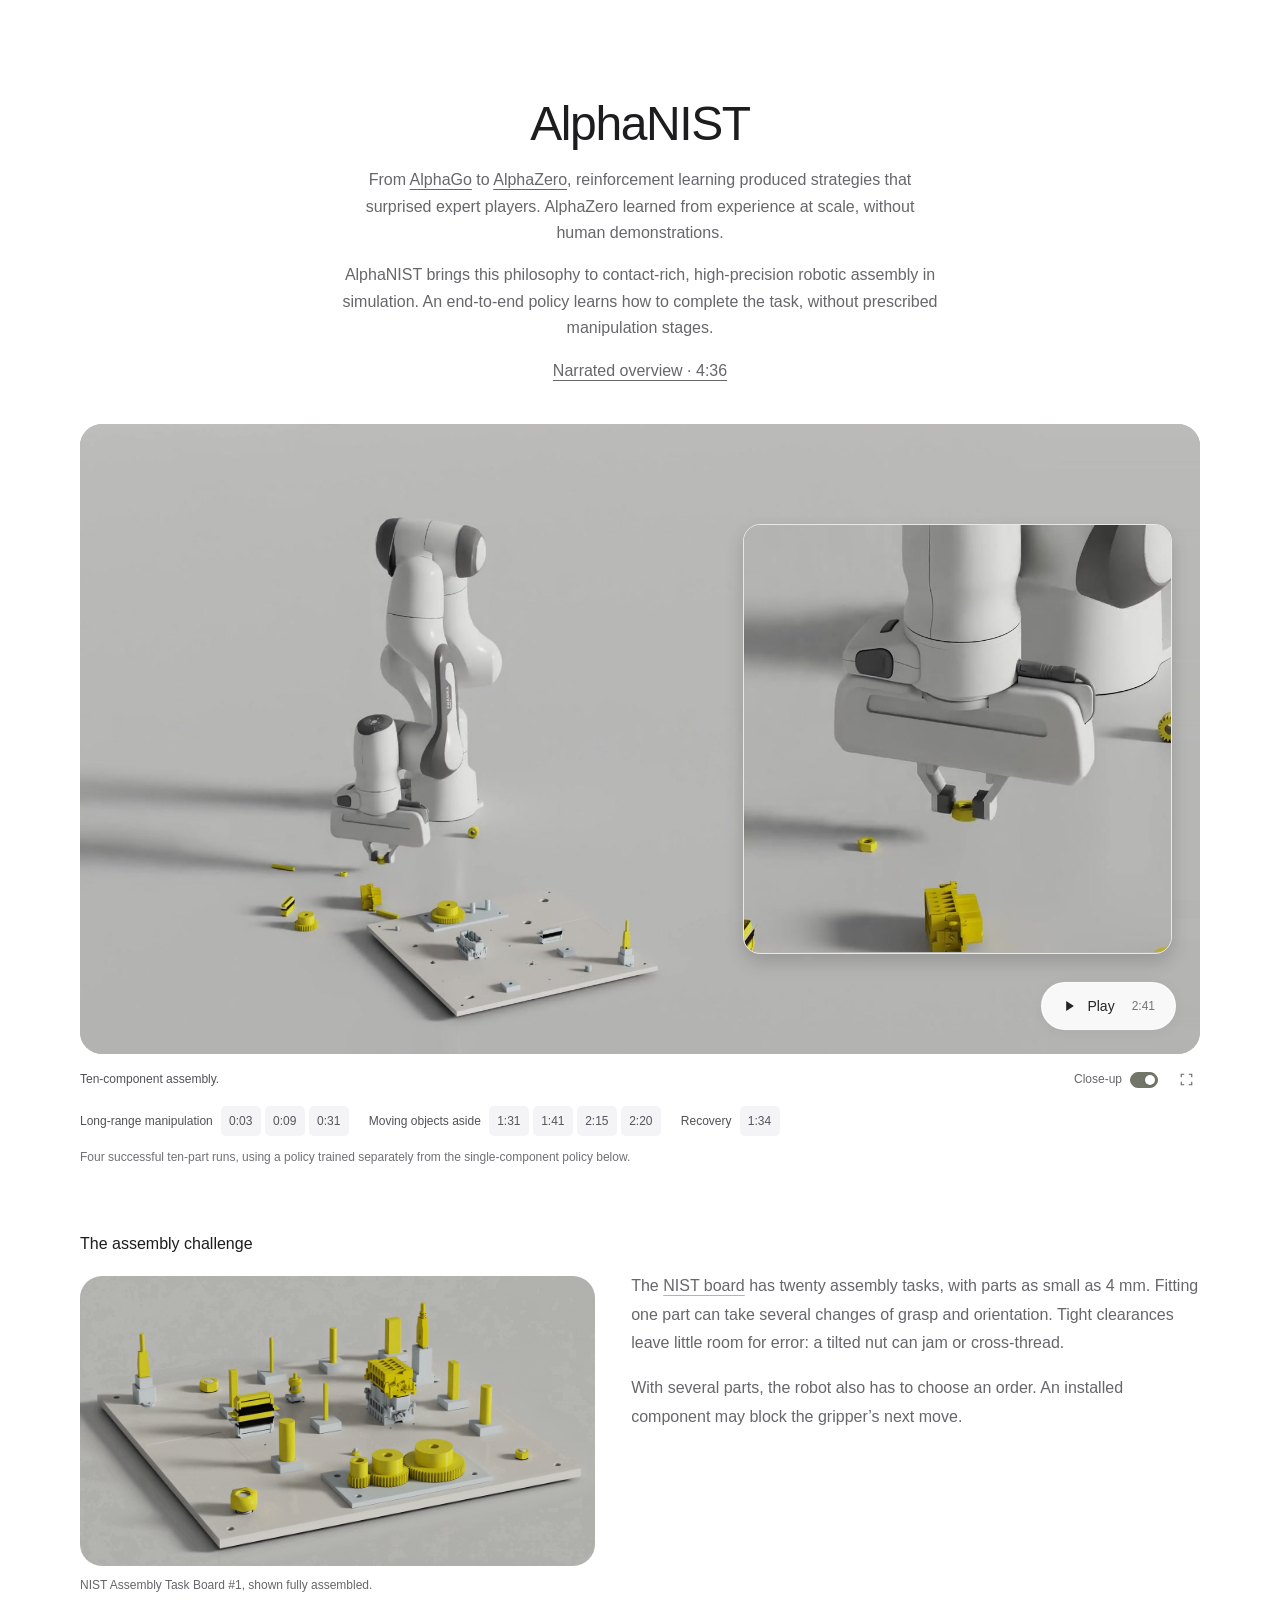
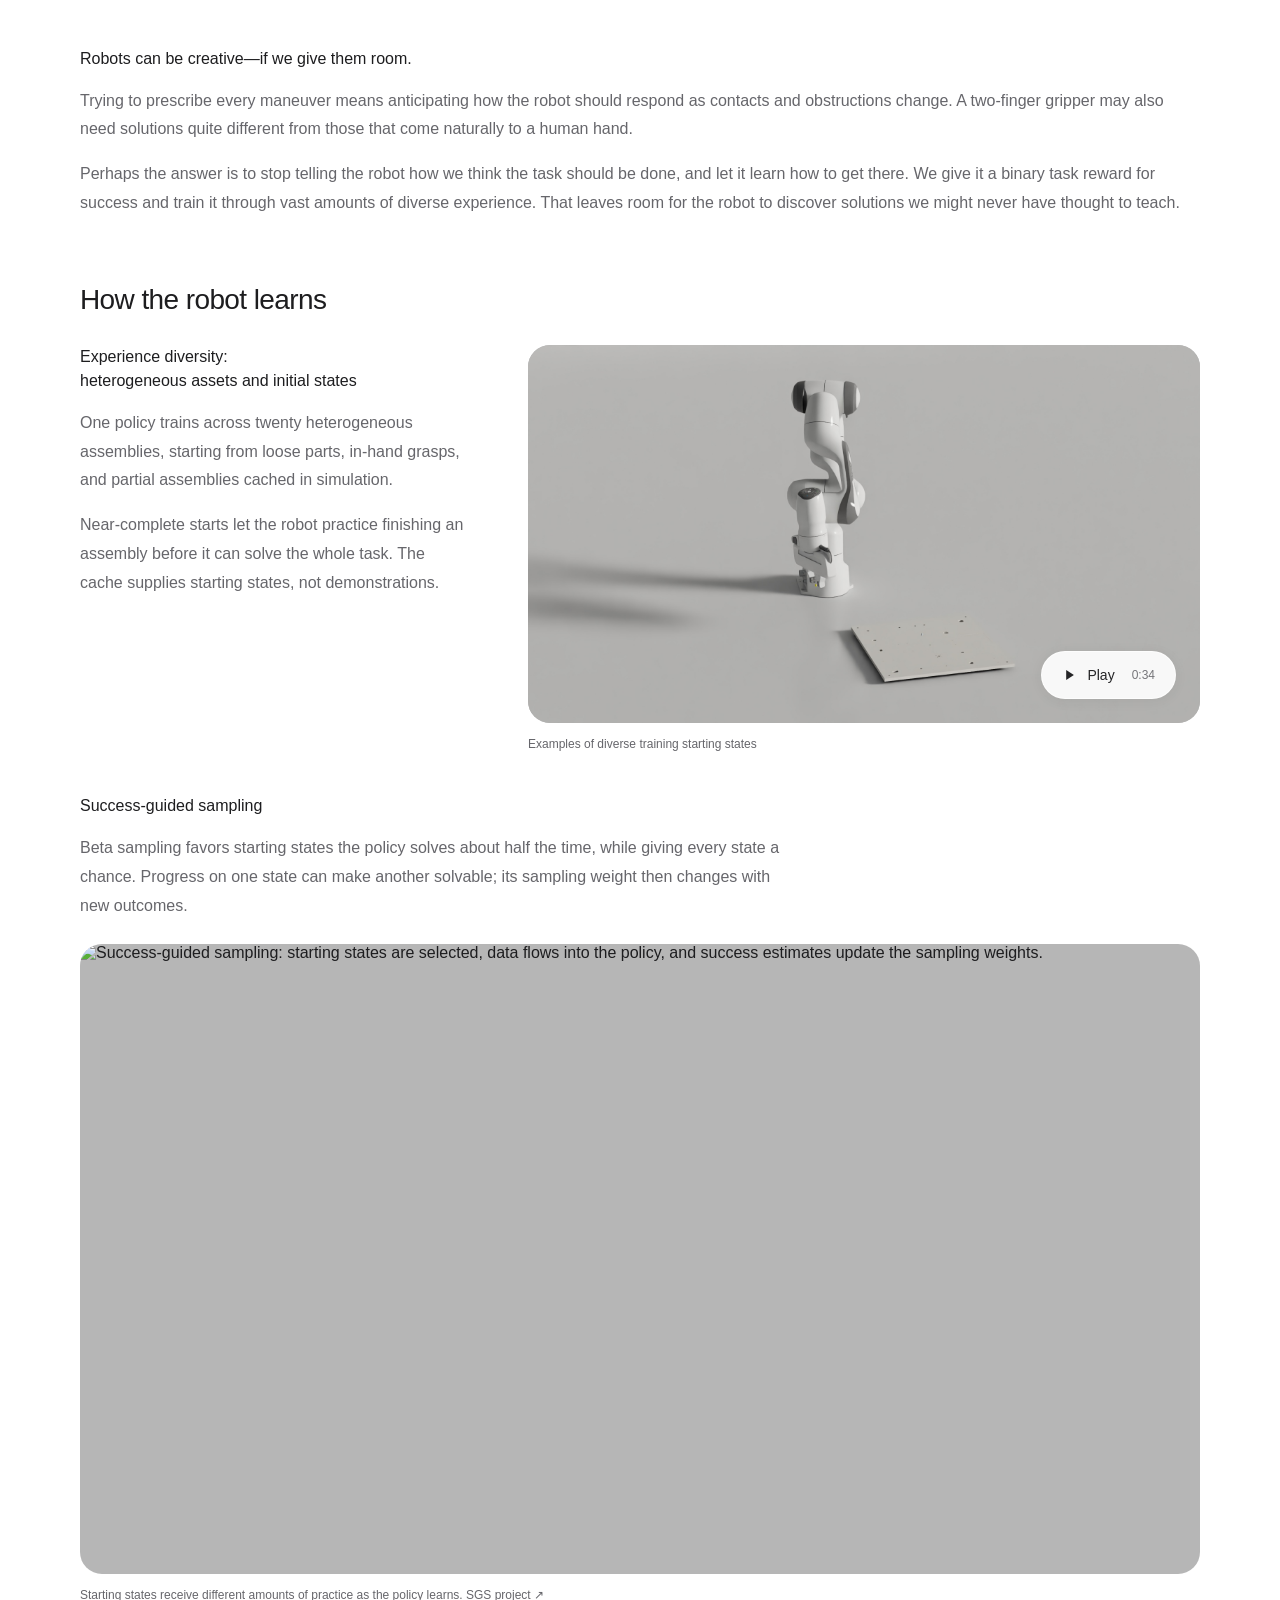
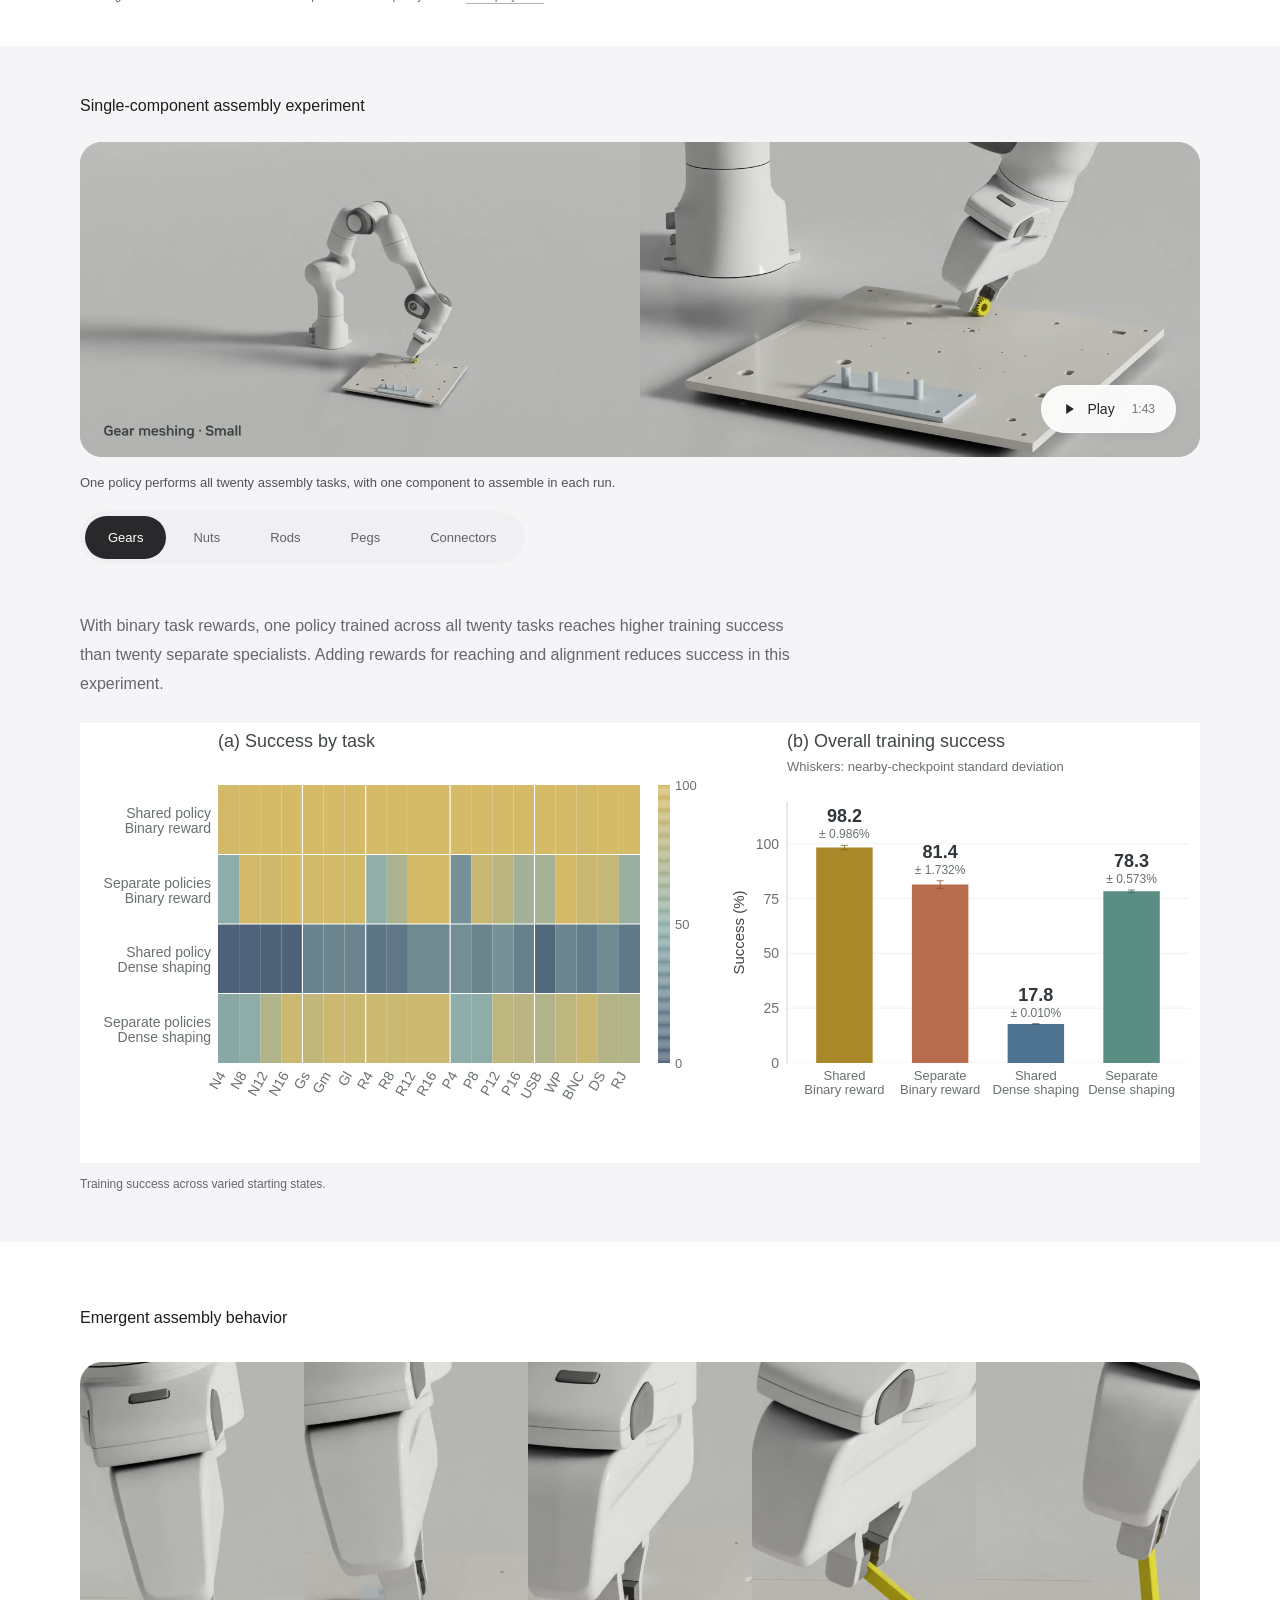
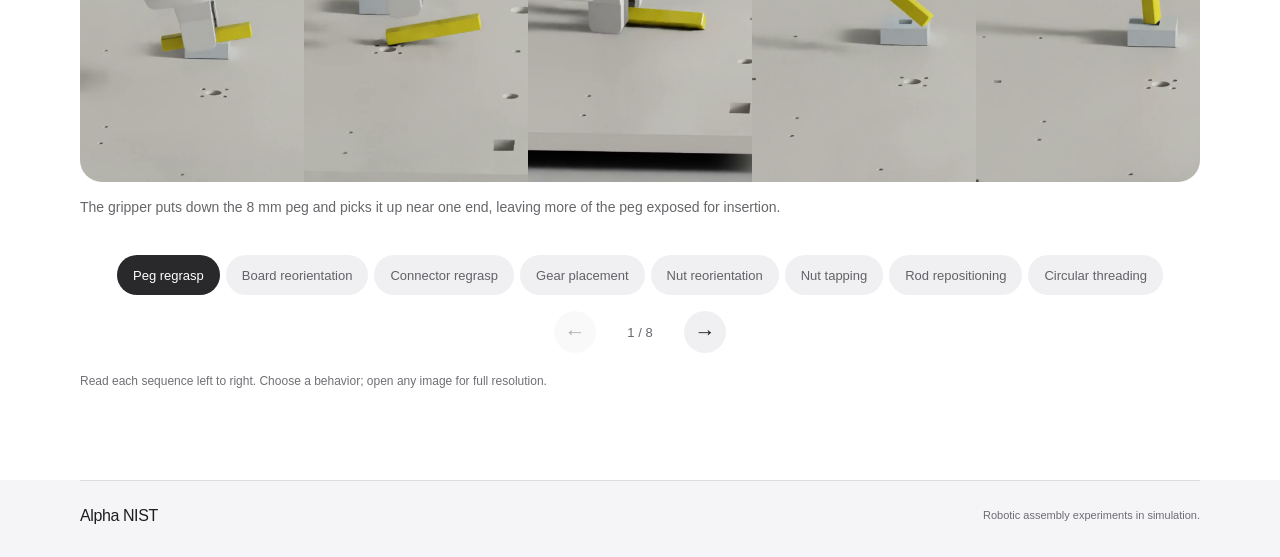
==== index.html @ 802be2d6 "Restore breathing room above the main title" ====
<!doctype html>
<html lang="en">
  <head>
    <meta charset="utf-8">
    <meta name="viewport" content="width=device-width, initial-scale=1">
    <meta name="theme-color" content="#ffffff">
    <meta name="description" content="AlphaNIST studies how dexterity and coordination can be learned in simulation with binary task rewards, cached starting states, and large-scale training, without prescribed manipulation stages.">
    <meta property="og:type" content="website">
    <meta property="og:title" content="AlphaNIST">
    <meta property="og:description" content="Learning dexterity and coordination for robotic assembly in simulation, with binary task rewards and no prescribed manipulation stages.">
    <meta property="og:url" content="https://alpha-nist.github.io/">
    <meta property="og:image" content="https://alpha-nist.github.io/assets/k10-strategies/poster.jpg?v=detail-1">
    <meta property="og:image:type" content="image/jpeg">
    <meta property="og:image:width" content="1920">
    <meta property="og:image:height" content="1080">
    <meta property="og:image:alt" content="A Franka robot assembling components on the NIST board in simulation.">
    <meta name="twitter:card" content="summary_large_image">
    <meta name="twitter:image" content="https://alpha-nist.github.io/assets/k10-strategies/poster.jpg?v=detail-1">
    <meta name="twitter:image:alt" content="A Franka robot assembling components on the NIST board in simulation.">
    <link rel="canonical" href="https://alpha-nist.github.io/">
    <link rel="stylesheet" href="styles.css?v=studio-35">
    <title>AlphaNIST</title>
    <script src="main.js?v=studio-27" defer></script>
  </head>
  <body>
    <a class="skip-link" href="#main">Skip to content</a>
    <main id="main">
      <section class="hero" aria-labelledby="project-title">
        <div class="hero-copy media-shell">
          <h1 id="project-title">AlphaNIST</h1>
          <p class="hero-description">From <a href="https://deepmind.google/research/alphago/" target="_blank" rel="noopener">AlphaGo</a> to <a href="https://deepmind.google/blog/alphazero-shedding-new-light-on-chess-shogi-and-go/" target="_blank" rel="noopener">AlphaZero</a>, reinforcement learning produced strategies that surprised expert players. AlphaZero learned from experience at scale, without human demonstrations.</p>
          <p class="hero-description">AlphaNIST brings this philosophy to contact-rich, high-precision robotic assembly in simulation. An end-to-end policy learns how to complete the task, without prescribed manipulation stages.</p>
          <p class="hero-description"><a href="assets/overview.mp4?v=charcoal-4f75bd85" type="video/mp4" target="_blank" rel="noopener">Narrated overview · 4:36</a></p>
        </div>
        <section class="strategies" id="strategies" aria-label="Multi-component assembly demonstrations">
          <div class="strategy-shell media-shell">
            <figure class="film-figure" id="strategy-player">
              <div class="video-frame">
                <video id="strategy-video" src="assets/k10-strategies/selected-episodes-fixed.mp4?v=fixed-2" controls playsinline preload="none" poster="assets/k10-strategies/poster-fixed.jpg?v=fixed-2" width="1920" height="1080" aria-label="Four selected ten-component assembly episodes, fixed camera view with optional synchronized close-up" aria-describedby="strategy-caption strategy-context">
                  Your browser does not support embedded video. <a href="assets/k10-strategies/selected-episodes-fixed.mp4?v=fixed-2">Download the film.</a>
                </video>
                <video id="strategy-detail" src="assets/k10-strategies/selected-episodes-closeup.mp4?v=layer-1" poster="assets/k10-strategies/poster-closeup.jpg?v=layer-1" width="736" height="736" muted playsinline preload="none" aria-hidden="true" tabindex="-1" disablepictureinpicture hidden></video>
                <button class="film-play" type="button" aria-controls="strategy-video" hidden>
                  <svg viewBox="0 0 20 20" aria-hidden="true"><path d="m6 3 11 7-11 7z"/></svg>
                  <span>Play</span><span class="film-duration">2:41</span>
                </button>
              </div>
              <figcaption id="strategy-caption">
                Ten-component assembly.
                <span class="strategy-view-controls">
                  <button class="closeup-toggle" type="button" role="switch" aria-checked="true" aria-controls="strategy-detail" hidden>Close-up<span class="switch-track" aria-hidden="true"></span></button>
                  <button class="strategy-fullscreen" type="button" aria-label="Enter fullscreen" aria-controls="strategy-player" title="Fullscreen" hidden><svg viewBox="0 0 20 20" aria-hidden="true"><path d="M7 3H3v4M13 3h4v4M3 13v4h4M17 13v4h-4"/></svg></button>
                </span>
              </figcaption>
            </figure>
            <div class="strategy-moments" role="group" aria-label="Jump to a moment" hidden>
              <div class="moment-groups"></div>
            </div>
            <p class="strategy-status film-context" role="status" aria-atomic="true"></p>
            <p class="film-context" id="strategy-context">Four successful ten-part runs, using a policy trained separately from the single-component policy below.</p>
            <noscript><p class="film-context">Use the video controls to watch the film. <a href="assets/k10-strategies/timeline.json?v=detail-1">View the episode timeline.</a></p></noscript>
          </div>
        </section>
      </section>
      <section class="task-challenge" aria-labelledby="task-challenge-title">
        <div class="story-body">
          <h2 id="task-challenge-title">The assembly challenge</h2>
          <figure class="challenge-board">
            <div class="board-orbit-frame">
              <picture>
                <source media="(prefers-reduced-motion: reduce)" srcset="/assets/research/nist-board-orbit-poster.jpg">
                <img id="board-orbit" src="/assets/research/nist-board-orbit.gif" width="1280" height="720" loading="lazy" decoding="async" alt="A rotating studio view of the NIST board, with yellow movable parts shown fully assembled." aria-describedby="board-orbit-caption">
              </picture>
              <button id="board-orbit-toggle" type="button" aria-controls="board-orbit" aria-label="Pause rotation" hidden>
                <svg class="board-pause-icon" viewBox="0 0 20 20" aria-hidden="true"><path d="M6 4v12M14 4v12" fill="none" stroke="currentColor" stroke-width="3"/></svg>
                <svg class="board-play-icon" viewBox="0 0 20 20" aria-hidden="true"><path d="m6 3 11 7-11 7z" fill="currentColor"/></svg>
              </button>
            </div>
            <figcaption id="board-orbit-caption">NIST Assembly Task Board #1, shown fully assembled.</figcaption>
          </figure>
          <p>The <a href="https://www.nist.gov/el/intelligent-systems-division-73500/robotic-grasping-and-manipulation-assembly/assembly" target="_blank" rel="noopener">NIST board</a> has twenty assembly tasks, with parts as small as 4&nbsp;mm. Fitting one part can take several changes of grasp and orientation. Tight clearances leave little room for error: a tilted nut can jam or cross-thread.</p>
          <p>With several parts, the robot also has to choose an order. An installed component may block the gripper’s next move.</p>
        </div>
      </section>
      <section class="story" id="idea" aria-label="Overview">
        <div class="story-body research-copy">
          <h2>Robots can be creative—if we give them room.</h2>
          <p>Trying to prescribe every maneuver means anticipating how the robot should respond as contacts and obstructions change. A two-finger gripper may also need solutions quite different from those that come naturally to a human hand.</p>
          <p>Perhaps the answer is to stop telling the robot how we think the task should be done, and let it learn how to get there. We give it a binary task reward for success and train it through vast amounts of diverse experience. That leaves room for the robot to discover solutions we might never have thought to teach.</p>
        </div>
      </section>
      <section id="method" aria-labelledby="method-title">
        <h2 class="method-heading media-shell" id="method-title">How the robot learns</h2>
      <section class="research-section" id="starting-states" aria-labelledby="starting-states-title">
        <div class="research-content media-shell">
          <div class="research-layout">
            <div class="research-copy">
              <h3 id="starting-states-title">Experience diversity:<br>heterogeneous assets and initial states</h3>
              <p>One policy trains across twenty heterogeneous assemblies, starting from loose parts, in-hand grasps, and partial assemblies cached in simulation.</p>
              <p>Near-complete starts let the robot practice finishing an assembly before it can solve the whole task. The cache supplies starting states, not demonstrations.</p>
            </div>
            <figure class="research-figure">
              <div class="video-frame">
                <video id="starting-states-video" src="assets/research/k1-starting-states.mp4" controls muted loop playsinline preload="none" poster="assets/research/k1-starting-states-poster.jpg" width="1920" height="1080" aria-label="Sampled single-component starting states, held briefly without policy actions" aria-describedby="starting-states-caption">
                  Your browser does not support embedded video. <a href="assets/research/k1-starting-states.mp4">Download the video.</a>
                </video>
                <button class="film-play" type="button" aria-controls="starting-states-video" hidden>
                  <svg viewBox="0 0 20 20" aria-hidden="true"><path d="m6 3 11 7-11 7z"/></svg>
                  <span>Play</span><span class="film-duration">0:34</span>
                </button>
              </div>
              <figcaption id="starting-states-caption">Examples of diverse training starting states</figcaption>
            </figure>
          </div>
        </div>
      </section>
      <section class="research-section sampling-section" id="sampling" aria-labelledby="sampling-title">
        <div class="research-content media-shell">
          <div class="research-layout">
            <div class="research-copy">
              <h3 id="sampling-title">Success-guided sampling</h3>
              <p>Beta sampling favors starting states the policy solves about half the time, while giving every state a chance. Progress on one state can make another solvable; its sampling weight then changes with new outcomes.</p>
            </div>
            <figure class="research-figure">
              <div class="video-frame">
                <picture>
                  <source media="(prefers-reduced-motion: reduce)" srcset="assets/research/sgs-method-poster.jpg?v=5">
                  <img id="sgs-animation" src="assets/research/sgs-method.gif?v=3" width="1920" height="1080" loading="lazy" decoding="async" alt="Success-guided sampling: starting states are selected, data flows into the policy, and success estimates update the sampling weights." aria-describedby="sgs-caption">
                </picture>
              </div>
              <figcaption id="sgs-caption">Starting states receive different amounts of practice as the policy learns. <a href="https://sgs-rl.github.io/" target="_blank" rel="noopener">SGS project ↗</a></figcaption>
            </figure>
          </div>
        </div>
      </section>
      </section>
      <section class="experiments" id="experiments" aria-labelledby="experiments-title">
        <div class="section-intro media-shell">
          <h2 id="experiments-title">Single-component assembly experiment</h2>
        </div>
        <section class="demo media-shell" id="demo" aria-label="Assembly demonstration">
          <figure class="film-figure">
            <div class="video-frame">
              <video id="assembly-video" controls playsinline preload="metadata" poster="assets/assembly-poster.jpg" width="3840" height="1080" aria-label="Alpha NIST assembly film, with a fixed view on the left and a synchronized close-up on the right" aria-describedby="film-caption">
                <source src="assets/assembly-demo.mp4" type="video/mp4">
                Your browser does not support embedded video. <a href="assets/assembly-demo.mp4">Download the film.</a>
              </video>
              <button class="film-play" type="button" aria-controls="assembly-video" hidden>
                <svg viewBox="0 0 20 20" aria-hidden="true"><path d="m6 3 11 7-11 7z"/></svg>
                <span>Play</span><span class="film-duration">1:43</span>
              </button>
            </div>
            <figcaption id="film-caption">One policy performs all twenty assembly tasks, with one component to assemble in each run.</figcaption>
          </figure>
          <div class="chapter-navigation">
            <div class="chapters" role="group" aria-label="Jump to an assembly family">
              <button class="chapter" type="button" data-start="0" aria-pressed="true" aria-controls="assembly-video" disabled><span class="chapter-name">Gears</span></button>
              <button class="chapter" type="button" data-start="10.76" aria-pressed="false" aria-controls="assembly-video" disabled><span class="chapter-name">Nuts</span></button>
              <button class="chapter" type="button" data-start="43.64" aria-pressed="false" aria-controls="assembly-video" disabled><span class="chapter-name">Rods</span></button>
              <button class="chapter" type="button" data-start="57.16" aria-pressed="false" aria-controls="assembly-video" disabled><span class="chapter-name">Pegs</span></button>
              <button class="chapter" type="button" data-start="73.68" aria-pressed="false" aria-controls="assembly-video" disabled><span class="chapter-name">Connectors</span></button>
            </div>
          </div>
          <p class="chapter-status visually-hidden" role="status" aria-atomic="true"></p>
          <noscript><p class="film-context">Use the video controls to watch the complete film.</p></noscript>
        </section>
        <div class="training-comparison media-shell" id="training-across-assemblies">
          <div class="research-layout">
            <div class="research-copy">
              <p>With binary task rewards, one policy trained across all twenty tasks reaches higher training success than twenty separate specialists. Adding rewards for reaching and alignment reduces success in this experiment.</p>
            </div>
            <figure class="research-figure">
              <div class="research-plot" tabindex="0" role="region" aria-label="Figure 5 comparison; scroll horizontally on smaller screens">
                <img src="assets/research/heterogeneous-training.svg?v=paper-values" alt="Figure 5 comparison: success by task for four training conditions, alongside overall success of 98.2% for a shared policy with binary rewards, 81.4% for separate policies with binary rewards, 17.8% for a shared policy with dense rewards, and 78.3% for separate policies with dense rewards." width="1120" height="440" loading="lazy" decoding="async">
              </div>
              <figcaption><span class="research-plot-hint">Swipe or scroll horizontally to view the full figure.</span>Training success across varied starting states.</figcaption>
            </figure>
          </div>
        </div>
      </section>
      <section class="discovery" id="discoveries" aria-labelledby="discovery-title">
        <div class="section-intro media-shell">
          <h2 id="discovery-title">Emergent assembly behavior</h2>
        </div>
        <div class="behavior-gallery media-shell">
          <div class="behavior-track" id="behavior-track" tabindex="0" role="region" aria-roledescription="carousel" aria-label="Assembly strategy sequences" aria-describedby="behavior-help">
            <article class="behavior-slide" id="behavior-peg" data-label="Peg regrasp" aria-label="Peg regrasp">
              <figure>
                <a href="assets/peg-regrasp.png" target="_blank" rel="noopener" aria-label="Open peg regrasp sequence at full resolution"><img src="assets/peg-regrasp.png" alt="Five successive frames: the robot holds an 8 mm peg at its center, releases it onto the board, grasps near its end, lifts it, and inserts it into its socket." width="3840" height="1440" loading="lazy" decoding="async"></a>
                <figcaption>The gripper puts down the 8&nbsp;mm peg and picks it up near one end, leaving more of the peg exposed for insertion.</figcaption>
              </figure>
            </article>
            <article class="behavior-slide" id="behavior-waterproof" data-label="Board reorientation" aria-label="Board reorientation">
              <figure>
                <a href="assets/assembly-strategies/waterproof.png" target="_blank" rel="noopener" aria-label="Open board-assisted connector reorientation at full resolution"><img src="assets/assembly-strategies/waterproof.png" alt="Five frames show the gripper using the board surface to reorient a waterproof connector before insertion." width="3840" height="1440" loading="lazy" decoding="async"></a>
                <figcaption>The gripper uses contact with the board to turn the waterproof connector before inserting it.</figcaption>
              </figure>
            </article>
            <article class="behavior-slide" id="behavior-dsub" data-label="Connector regrasp" aria-label="Connector regrasp">
              <figure>
                <a href="assets/assembly-strategies/dsub.png" target="_blank" rel="noopener" aria-label="Open D-sub connector regrasp sequence at full resolution"><img src="assets/assembly-strategies/dsub.png" alt="Five frames show the gripper setting down a D-sub connector and regrasping it for socket alignment." width="3840" height="1440" loading="lazy" decoding="async"></a>
                <figcaption>The D-sub connector is set down and regrasped to align it with its socket.</figcaption>
              </figure>
            </article>
            <article class="behavior-slide" id="behavior-gear" data-label="Gear placement" aria-label="Gear placement">
              <figure>
                <a href="assets/assembly-strategies/gear-medium.png" target="_blank" rel="noopener" aria-label="Open gear placement sequence at full resolution"><img src="assets/assembly-strategies/gear-medium.png" alt="Five frames show a medium gear pivoting from a side grasp toward a horizontal pose over its mounting post." width="3840" height="1440" loading="lazy" decoding="async"></a>
                <figcaption>Held from the side, the medium gear pivots into a horizontal pose above its mounting post.</figcaption>
              </figure>
            </article>
            <article class="behavior-slide" id="behavior-m12" data-label="Nut reorientation" aria-label="Nut reorientation">
              <figure>
                <a href="assets/assembly-strategies/nut-m12.png" target="_blank" rel="noopener" aria-label="Open M12 nut reorientation sequence at full resolution"><img src="assets/assembly-strategies/nut-m12.png" alt="Five frames show an M12 nut being rolled from its edge onto a flat face and positioned on a bolt." width="3840" height="1440" loading="lazy" decoding="async"></a>
                <figcaption>The gripper rolls the M12 nut from its edge onto a flat face before placing it on the bolt.</figcaption>
              </figure>
            </article>
            <article class="behavior-slide" id="behavior-m4" data-label="Nut tapping" aria-label="Nut tapping">
              <figure>
                <a href="assets/assembly-strategies/nut-m4.png" target="_blank" rel="noopener" aria-label="Open M4 nut tapping sequence at full resolution"><img src="assets/assembly-strategies/nut-m4.png" alt="Five frames show successive one-sided fingertip contacts advancing an M4 nut along a bolt." width="3840" height="1440" loading="lazy" decoding="async"></a>
                <figcaption>One-sided fingertip taps turn the M4 nut along the bolt.</figcaption>
              </figure>
            </article>
            <article class="behavior-slide" id="behavior-rod" data-label="Rod repositioning" aria-label="Rod repositioning">
              <figure>
                <a href="assets/assembly-strategies/rod-8mm.png" target="_blank" rel="noopener" aria-label="Open rod repositioning sequence at full resolution"><img src="assets/assembly-strategies/rod-8mm.png" alt="Five frames show a fingertip pushing an 8 mm rod across the surface, followed by grasping and lifting." width="3840" height="1440" loading="lazy" decoding="async"></a>
                <figcaption>A fingertip pushes the 8&nbsp;mm rod across the surface before the gripper picks it up.</figcaption>
              </figure>
            </article>
            <article class="behavior-slide" id="behavior-m16" data-label="Circular threading" aria-label="Circular threading">
              <figure>
                <a href="assets/assembly-strategies/nut-m16.png" target="_blank" rel="noopener" aria-label="Open M16 circular threading sequence at full resolution"><img src="assets/assembly-strategies/nut-m16.png" alt="Five frames show different gripper positions around an M16 nut while fingertip contacts turn the nut along the bolt." width="3840" height="1440" loading="lazy" decoding="async"></a>
                <figcaption>The gripper moves around the M16 nut, using fingertip contact to turn it along the bolt.</figcaption>
              </figure>
            </article>
          </div>
          <div class="behavior-navigation chapters" role="group" aria-label="Choose an assembly strategy" hidden></div>
          <div class="behavior-controls" hidden>
            <button class="behavior-prev" type="button" aria-label="Previous strategy" aria-controls="behavior-track">←</button>
            <p class="behavior-status" role="status" aria-live="polite" aria-atomic="true"></p>
            <button class="behavior-next" type="button" aria-label="Next strategy" aria-controls="behavior-track">→</button>
          </div>
          <p class="behavior-help" id="behavior-help">Read each sequence left to right. Choose a behavior; open any image for full resolution.</p>
        </div>
      </section>
    </main>
    <footer class="site-footer">
      <div class="footer-inner">
        <a class="wordmark" href="#">Alpha NIST</a>
        <p>Robotic assembly experiments in simulation.</p>
      </div>
    </footer>
  </body>
</html>
---- styles.css ----
:root {
  color-scheme: light;
  --ink: #1d1d1f;
  --secondary: #66666b;
  --surface: #f5f5f7;
  --page-width: 1120px;
  --page-gutter: 48px;
  --reading-width: 720px;
  font-family: -apple-system, BlinkMacSystemFont, "Segoe UI", "Helvetica Neue", Arial, sans-serif;
  font-synthesis: none;
  text-rendering: optimizeLegibility;
}
* { box-sizing: border-box; }
html { scroll-behavior: smooth; scroll-padding-top: 92px; }
body { margin: 0; color: var(--ink); background: #fff; -webkit-font-smoothing: antialiased; }
a { color: inherit; text-underline-offset: 4px; }
button { font: inherit; }
button, a { -webkit-tap-highlight-color: transparent; }
a:focus-visible, button:focus-visible, video:focus-visible { outline: 3px solid #687586; outline-offset: 5px; }
::selection { color: var(--ink); background: #eeebbc; }
[hidden] { display: none !important; }

.site-header { position: sticky; top: 0; z-index: 10; background: rgb(255 255 255 / 88%); backdrop-filter: blur(18px); -webkit-backdrop-filter: blur(18px); }
.media-shell, .header-inner, .footer-inner, .story-body { width: min(var(--page-width), calc(100% - 2 * var(--page-gutter))); margin-inline: auto; }
.header-inner, .footer-inner { display: flex; align-items: center; justify-content: space-between; gap: 28px; }
.header-inner { min-height: 68px; }
.wordmark { font-size: 17px; font-weight: 500; letter-spacing: -.4px; text-decoration: none; white-space: nowrap; }

.hero-copy { text-align: center; padding: 96px 0 40px; }
h1 { margin: 0; font-size: 48px; font-weight: 400; line-height: 1.15; letter-spacing: -1.4px; }
.hero-description { max-width: 620px; margin: 16px auto 0; color: var(--secondary); font-size: 16px; line-height: 1.65; text-wrap: pretty; }
h2, h3 { margin: 0; font-size: 16px; font-weight: 400; letter-spacing: 0; line-height: 1.5; }
.film-figure { margin: 0; }
.video-frame { position: relative; overflow: hidden; border-radius: 22px; background: #b6b6b6; isolation: isolate; }
video { display: block; width: 100%; height: auto; aspect-ratio: 32 / 9; object-fit: contain; }
.film-play { position: absolute; right: 24px; bottom: 24px; display: inline-flex; gap: 11px; align-items: center; min-height: 48px; padding: 0 20px; border: 1px solid rgb(255 255 255 / 70%); border-radius: 30px; background: rgb(255 255 255 / 91%); color: #252527; backdrop-filter: blur(12px); -webkit-backdrop-filter: blur(12px); box-shadow: 0 2px 14px rgb(0 0 0 / 5%); cursor: pointer; font-size: 14px; font-weight: 500; transition: background 160ms ease, transform 160ms ease; }
.film-play:hover { background: #fff; transform: translateY(-1px); }
.film-play svg { width: 14px; height: 14px; fill: currentColor; }
.film-duration { color: #757579; font-size: 12px; padding-left: 6px; font-weight: 400; font-variant-numeric: tabular-nums; }
.film-figure figcaption { margin-top: 16px; text-align: left; font-size: 13px; color: #515157; line-height: 1.6; }
.film-figure figcaption span { display: inline-block; color: #707075; margin-left: 8px; }
.chapter-navigation { display: flex; justify-content: flex-start; margin-top: 18px; }
.chapters { display: inline-flex; max-width: 100%; gap: 4px; border-radius: 40px; background: #f0f0f2; padding: 5px; }
.chapter { border: 0; min-height: 43px; padding: 0 23px; border-radius: 30px; color: #626267; background: transparent; font-size: 13px; cursor: pointer; transition: color 160ms ease, background-color 160ms ease; white-space: nowrap; }
.chapter:hover:not(:disabled) { color: #1d1d1f; background: #e5e5e9; }
.chapter[aria-pressed="true"], .chapter[aria-pressed="true"]:hover:not(:disabled) { color: #fff; background: #29292c; }
.chapter:disabled { cursor: default; }
.chapter:focus-visible { outline-offset: 2px; }
.film-context { margin: 16px 0 0; text-align: left; color: #707075; font-size: 12px; line-height: 1.65; }

#idea .story-body p { max-width: none; }
.task-challenge .story-body { display: flex; flex-direction: column; }
.challenge-board { order: 1; max-width: var(--reading-width); margin: 24px 0; }
.board-orbit-frame { position: relative; }
.challenge-board picture, .challenge-board img { display: block; width: 100%; }
.challenge-board img { height: auto; border-radius: 22px; }
.challenge-board figcaption { margin-top: 10px; color: var(--secondary); font-size: 12px; line-height: 1.6; }
#board-orbit-toggle { position: absolute; right: 12px; bottom: 12px; display: grid; place-items: center; width: 36px; height: 36px; padding: 0; border: 1px solid #fff; border-radius: 50%; background: rgb(255 255 255 / 90%); color: #454545; cursor: pointer; opacity: 0; pointer-events: none; }
#board-orbit-toggle svg { width: 14px; height: 14px; }
#board-orbit-toggle .board-play-icon, #board-orbit-toggle.is-paused .board-pause-icon { display: none; }
#board-orbit-toggle.is-paused .board-play-icon { display: block; }
.board-orbit-frame:hover #board-orbit-toggle, .board-orbit-frame:focus-within #board-orbit-toggle { opacity: 1; pointer-events: auto; }
@media (min-width: 900px) {
  .task-challenge .story-body { display: flow-root; }
  .task-challenge .story-body > p { max-width: none; }
  .challenge-board { float: left; width: 46%; max-width: 520px; margin: 4px 36px 20px 0; }
}
@media (hover: none) { #board-orbit-toggle { opacity: 1; pointer-events: auto; } }
@media (prefers-reduced-motion: reduce) { #board-orbit-toggle { display: none; } }

.task-challenge { padding: 64px 0 0; }
.task-challenge h2 { margin-bottom: 16px; }
.story { padding: 32px 0 64px; }
.story-body p { max-width: var(--reading-width); margin: 0; color: var(--secondary); font-size: 16px; line-height: 1.8; }
.story-body p + p { margin-top: 16px; }
.story-body a { text-decoration-color: #b3b3b8; }
.story-body a:hover { text-decoration-color: currentColor; }
.research-section { padding: 0 0 40px; }
.research-copy h2 { margin-bottom: 16px; }
.method-heading { margin-bottom: 28px; font-size: 28px; font-weight: 400; line-height: 1.25; letter-spacing: -.6px; }
#method .research-copy h3 { margin-bottom: 16px; }
.research-layout { display: grid; grid-template-columns: minmax(0, 1fr) minmax(0, 1.75fr); gap: 64px; align-items: start; }
.research-figure { min-width: 0; margin: 0; }
.research-figure img { display: block; width: 100%; height: auto; }
.research-figure figcaption { margin-top: 12px; color: var(--secondary); font-size: 12px; line-height: 1.6; }
.research-figure figcaption a { text-decoration-color: #b3b3b8; }
.research-copy p { max-width: var(--reading-width); margin: 0; color: var(--secondary); font-size: 16px; line-height: 1.8; }
.research-copy p + p { margin-top: 16px; }
.training-comparison { padding: 48px 0 0; }
.training-comparison .research-layout { grid-template-columns: minmax(0, 1fr); gap: 24px; }
.sampling-section .research-layout { grid-template-columns: minmax(0, 1fr); gap: 24px; }
.research-plot { overflow-x: auto; }
.research-plot img { min-width: 840px; }
.research-plot-hint { display: none; }
.experiments { padding: 48px 0; background: var(--surface); }
.experiments .section-intro { margin-bottom: 24px; }
.section-intro { padding: 0; text-align: left; margin: 0 auto 24px; }
.section-intro > p { max-width: var(--reading-width); margin: 12px 0 0; color: var(--secondary); font-size: 16px; line-height: 1.75; }
.discovery { padding: 64px 0 88px; }
.discovery .section-intro { margin-bottom: 32px; }
.behavior-navigation { display: flex; width: fit-content; flex-wrap: wrap; justify-content: center; gap: 6px; margin: 24px auto 0; padding: 0; background: transparent; }
.behavior-navigation .chapter { min-height: 40px; padding: 8px 16px; background: #f0f0f2; white-space: normal; }
.behavior-navigation .chapter[aria-pressed="true"] { color: #fff; background: #29292c; }
.behavior-track { position: relative; display: flex; gap: 24px; overflow-x: auto; scroll-snap-type: x mandatory; overscroll-behavior-x: contain; scrollbar-width: thin; scrollbar-color: #bdbdbf #f0f0f2; padding-bottom: 12px; }
.behavior-track:focus-visible { outline: 3px solid #687586; outline-offset: 5px; }
.behavior-slide { flex: 0 0 100%; min-width: 0; scroll-snap-align: start; }
.behavior-slide figure { margin: 0; }
.behavior-slide figcaption { max-width: var(--reading-width); margin-top: 14px; color: var(--secondary); font-size: 14px; line-height: 1.65; }
.behavior-slide figure > a { display: block; border-radius: 22px; }
.behavior-slide img { display: block; width: 100%; height: auto; border-radius: 22px; }
.behavior-controls { display: flex; justify-content: center; align-items: center; gap: 20px; margin-top: 16px; }
.behavior-controls button { width: 42px; height: 42px; padding: 0; border: 0; border-radius: 50%; color: var(--ink); background: #f0f0f2; cursor: pointer; font-size: 21px; }
.behavior-controls button:hover:not(:disabled) { background: #e5e5e9; }
.behavior-controls button:disabled { opacity: .35; cursor: default; }
.behavior-status { min-width: 48px; margin: 0; color: var(--secondary); font-size: 13px; font-variant-numeric: tabular-nums; text-align: center; }
.behavior-help { max-width: var(--reading-width); margin: 18px 0 0; color: #707075; text-align: left; font-size: 12px; line-height: 1.7; }
#strategy-video, #starting-states-video { aspect-ratio: 16 / 9; }
.strategies { padding: 0; }
#strategy-caption { display: flex; align-items: center; justify-content: space-between; gap: 16px; margin: 12px 0 0; text-align: left; font-size: 12px; }
.closeup-toggle { display: inline-flex; align-items: center; gap: 8px; flex-shrink: 0; min-height: 28px; padding: 0; border: 0; color: #66666b; background: transparent; cursor: pointer; font-size: 12px; }
.closeup-toggle .switch-track { display: inline-block; position: relative; width: 28px; height: 16px; margin: 0; border: 1px solid #b9b9bd; border-radius: 16px; background: #d6d6d9; }
.switch-track::after { content: ""; position: absolute; top: 2px; left: 2px; width: 10px; height: 10px; border-radius: 50%; background: #fff; box-shadow: 0 1px 2px rgb(0 0 0 / 16%); }
.closeup-toggle[aria-checked="true"] .switch-track { border-color: #72766a; background: #72766a; }
.closeup-toggle[aria-checked="true"] .switch-track::after { transform: translateX(12px); }
#strategy-detail { position: absolute; z-index: 1; left: 59.166667%; top: 15.925926%; width: 38.333333%; height: auto; aspect-ratio: 1; border: 1px solid rgb(255 255 255 / 68%); border-radius: 4%; box-shadow: 0 8px 18px rgb(0 0 0 / 16%); pointer-events: none; }
#strategy-caption .strategy-view-controls { display: inline-flex; align-items: center; gap: 14px; margin: 0; }
.strategy-fullscreen { display: inline-grid; place-items: center; min-width: 28px; min-height: 28px; padding: 0; border: 0; color: #66666b; background: transparent; cursor: pointer; }
.strategy-fullscreen svg { width: 15px; height: 15px; fill: none; stroke: currentColor; stroke-width: 1.5; }
#strategy-player:fullscreen { display: flex; flex-direction: column; align-items: center; justify-content: center; width: 100vw; height: 100dvh; margin: 0; padding: 12px; background: #111; }
#strategy-player:fullscreen .video-frame, #strategy-player:fullscreen #strategy-caption { flex-shrink: 0; width: min(100%, calc((100dvh - 64px) * 16 / 9)); }
#strategy-player:fullscreen .video-frame { border-radius: 0; }
#strategy-player:fullscreen #strategy-caption { margin-top: 8px; color: #ddd; }
#strategy-player:fullscreen .closeup-toggle, #strategy-player:fullscreen .strategy-fullscreen { color: #ddd; }
.strategy-moments { margin: 12px 0 0; }
.moment-groups { display: flex; flex-wrap: wrap; align-items: center; gap: 8px 20px; }
.moment-group { display: flex; flex-wrap: wrap; align-items: center; gap: 6px 8px; min-width: 0; max-width: 100%; }
.moment-label { margin: 0; color: #515157; font-size: 12px; line-height: 1.5; white-space: nowrap; }
.moment-times { display: flex; flex-wrap: wrap; gap: 4px; }
.moment-time { flex-shrink: 0; min-width: 40px; min-height: 30px; padding: 0 7px; border: 0; border-radius: 5px; color: #55555b; background: #f4f4f6; font-size: 12px; font-variant-numeric: tabular-nums; cursor: pointer; transition: background-color 160ms ease; }
.moment-time:hover, .moment-time:focus { color: #353321; background: #f3efcf; }
.moment-time:focus-visible { outline-offset: 2px; }
#strategy-context { margin-top: 12px; text-align: left; }
.strategy-status:empty { display: none; }
.site-footer { background: var(--surface); }
.footer-inner { border-top: 1px solid #dddde1; padding-block: 26px 32px; }
.site-footer .wordmark { font-size: 16px; }
.site-footer p { margin: 0; color: #6c6c72; font-size: 11px; line-height: 1.6; }
.skip-link { position: fixed; top: 8px; left: 16px; z-index: 20; padding: 10px 18px; background: #fff; border-radius: 8px; transform: translateY(-160%); }
.skip-link:focus { transform: translateY(0); }
.visually-hidden { position: absolute; width: 1px; height: 1px; padding: 0; margin: -1px; overflow: hidden; clip-path: inset(50%); white-space: nowrap; border: 0; }

@media (max-width: 900px) {
  :root { --page-gutter: 24px; }
  .research-layout { grid-template-columns: minmax(0, 1fr); gap: 24px; }
}
@media (max-width: 888px) {
  .research-plot-hint { display: block; margin-bottom: 6px; }
}
@media (max-width: 600px) {
  :root { --page-gutter: 20px; }
  html { scroll-padding-top: 80px; }
  .header-inner, .footer-inner { gap: 20px; }
  .header-inner { min-height: 64px; }
  .wordmark { font-size: 17px; }
  .hero-copy { padding: 64px 0 28px; }
  h1 { font-size: 38px; letter-spacing: -.9px; }
  .hero-description { margin-top: 14px; font-size: 15px; }
  .video-frame { border-radius: 14px; }
  .film-play { right: 10px; bottom: 10px; min-height: 40px; padding-inline: 13px; gap: 7px; font-size: 12px; }
  .film-play svg { width: 11px; height: 11px; }
  .film-duration { display: none; }
  .film-figure figcaption { font-size: 12px; margin: 14px 0 0; }
  .film-figure figcaption span { display: block; margin: 3px 0 0; }
  .chapter-navigation { margin-top: 18px; }
  .chapters { padding: 4px; gap: 0; }
  .chapter { padding-inline: 13px; min-height: 42px; font-size: 11px; }
  .film-context { margin: 14px 0 0; font-size: 11px; }
  .task-challenge { padding-top: 44px; }
  .story { padding: 28px 0 44px; }
  .story-body p { font-size: 15px; }
  .research-section { padding-bottom: 28px; }
  .research-copy p { font-size: 15px; }
  .method-heading { margin-bottom: 24px; font-size: 24px; }
  .training-comparison { padding: 32px 0 0; }
  .experiments { padding-block: 36px; }
  .section-intro > p { font-size: 15px; }
  .discovery { padding: 44px 0 55px; }
  .behavior-navigation { gap: 6px; margin: 22px 8px 0; }
  .behavior-navigation .chapter { padding: 8px 12px; font-size: 12px; }
  .behavior-slide img, .behavior-slide figure > a { border-radius: 14px; }
  .behavior-help { font-size: 11px; }
  .moment-groups { gap: 6px 16px; }
  .moment-time { min-height: 36px; padding-inline: 6px; }
  #strategy-context { margin-inline: 0; }
  .footer-inner { flex-wrap: wrap; gap: 18px; padding-block: 25px; }
  .site-footer p { order: 3; flex-basis: 100%; }
}
@media (max-width: 350px) {
  .chapter { padding-inline: 10px; }
  .header-inner { gap: 12px; }
}
@media (prefers-reduced-motion: reduce) {
  html { scroll-behavior: auto; }
  *, *::before, *::after { transition: none !important; }
}
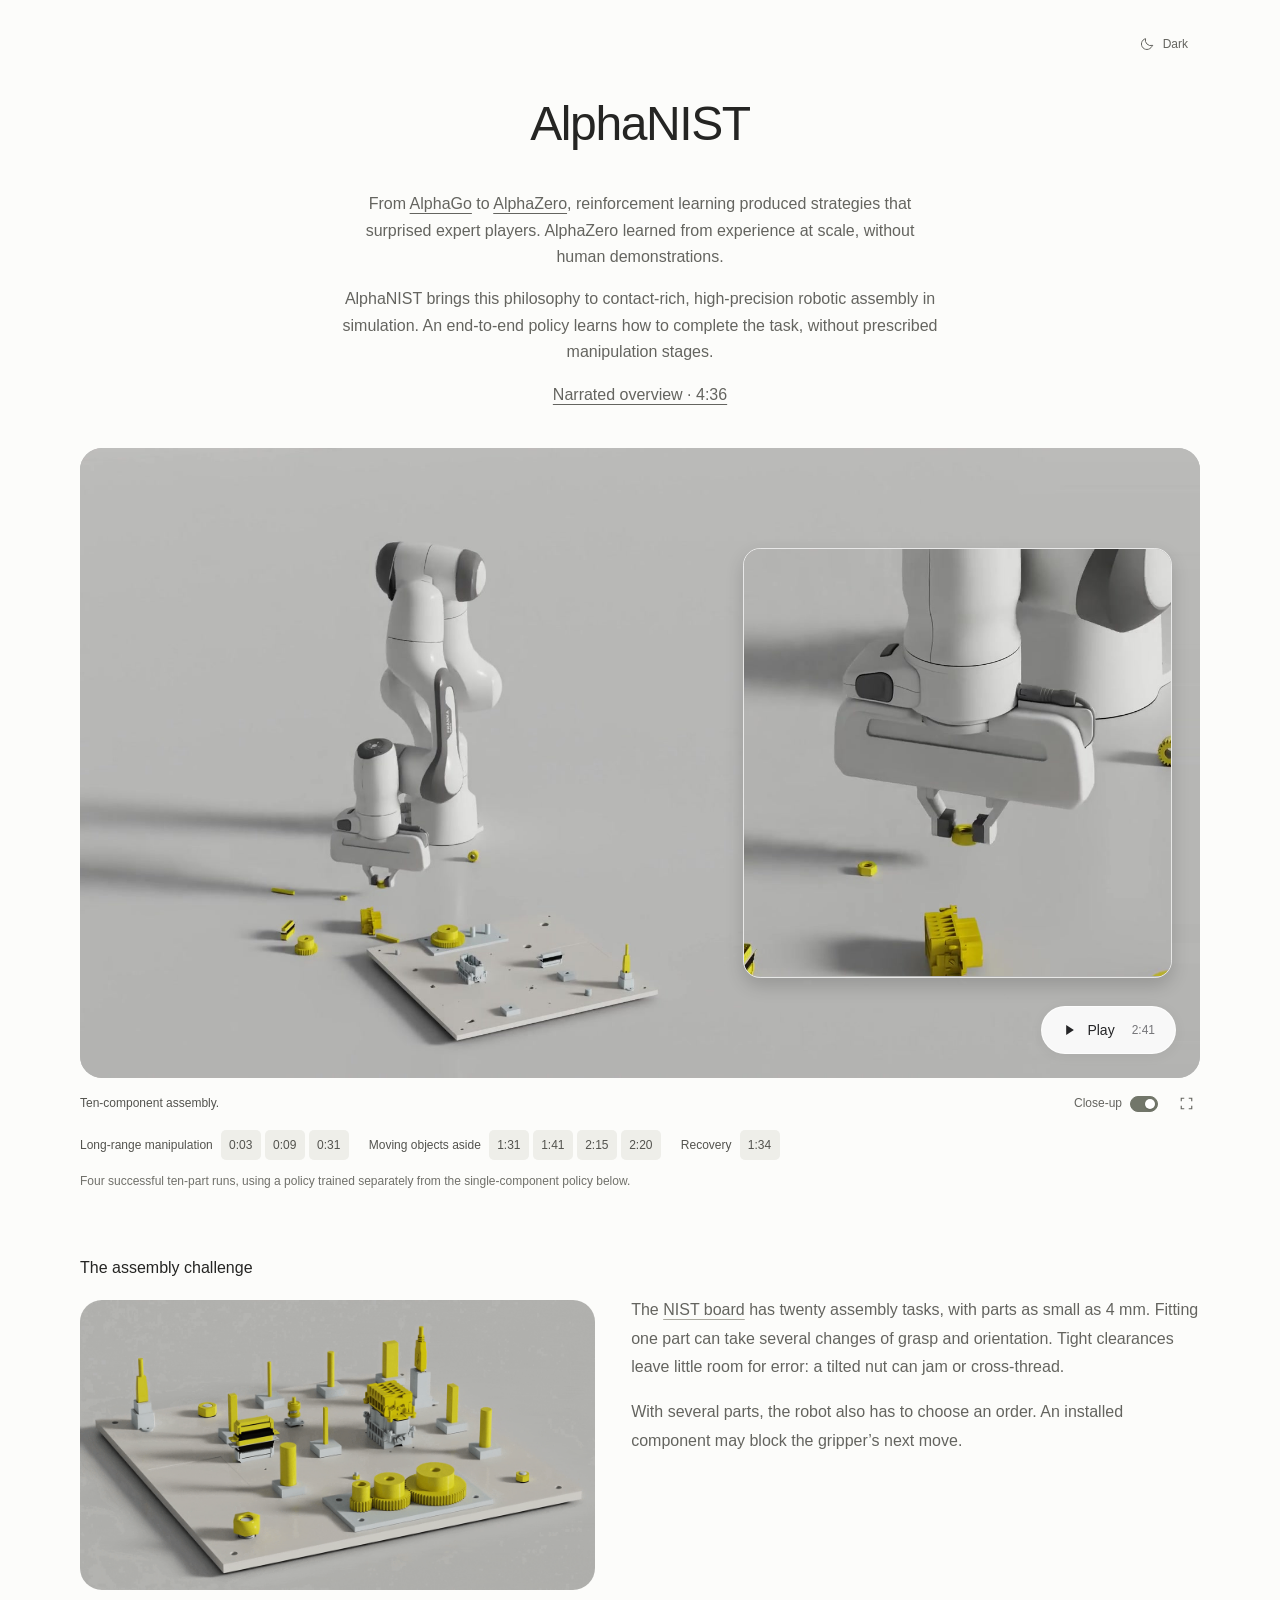
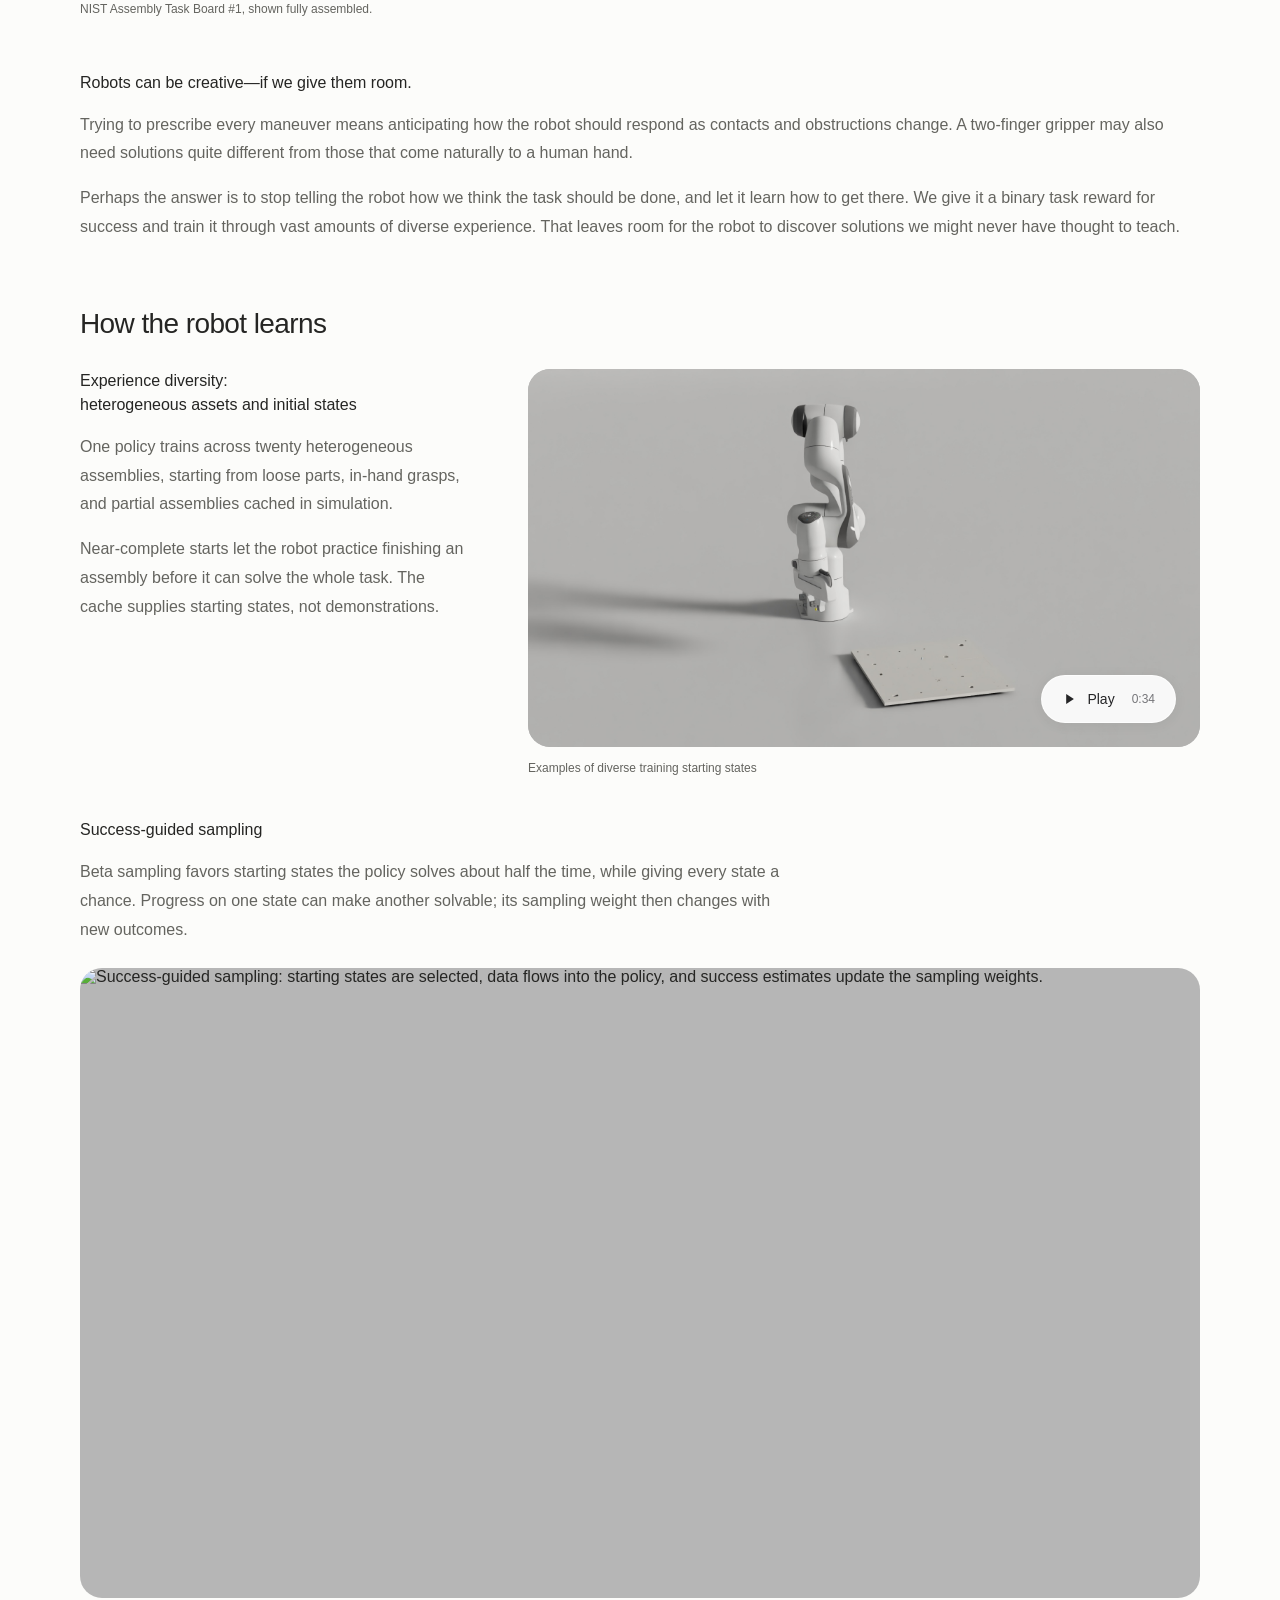
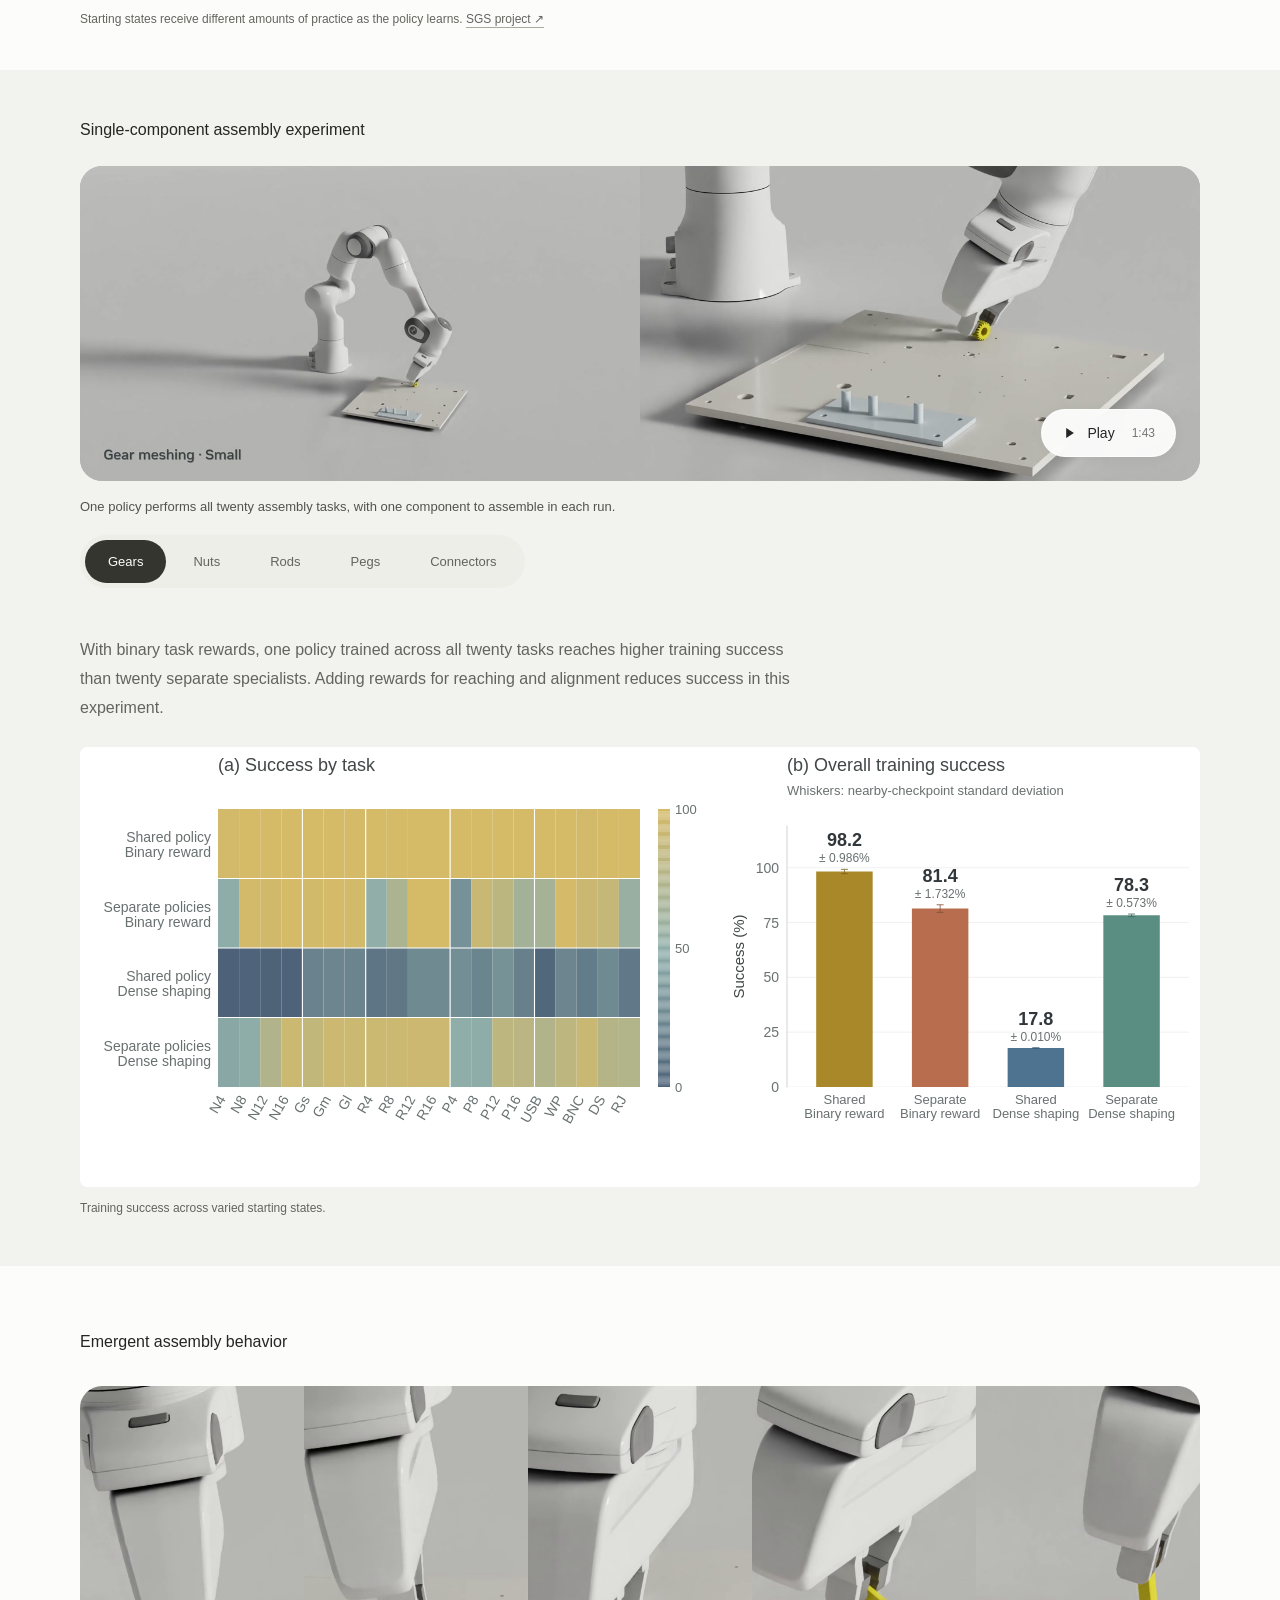
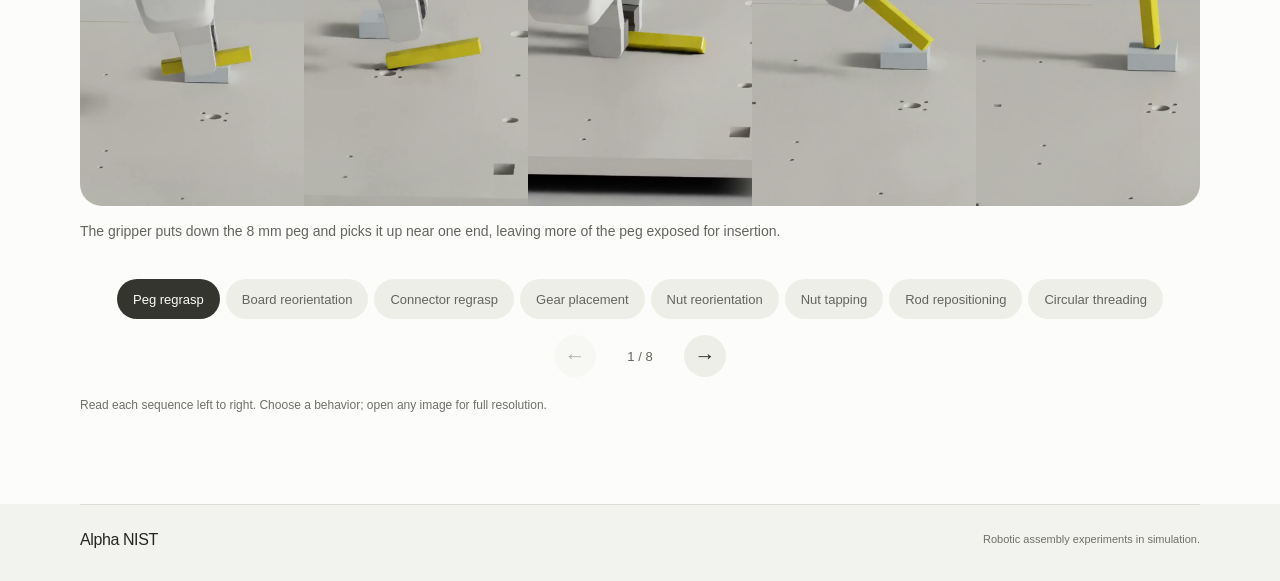
==== commit c8abc8a5: "Add soft graphite appearance and refine title spacing" ====
--- a/index.html
+++ b/index.html
@@ -3,7 +3,7 @@
   <head>
     <meta charset="utf-8">
     <meta name="viewport" content="width=device-width, initial-scale=1">
-    <meta name="theme-color" content="#ffffff">
+    <meta name="theme-color" content="#fcfcfa">
     <meta name="description" content="AlphaNIST studies how dexterity and coordination can be learned in simulation with binary task rewards, cached starting states, and large-scale training, without prescribed manipulation stages.">
     <meta property="og:type" content="website">
     <meta property="og:title" content="AlphaNIST">
@@ -18,12 +18,25 @@
     <meta name="twitter:image" content="https://alpha-nist.github.io/assets/k10-strategies/poster.jpg?v=detail-1">
     <meta name="twitter:image:alt" content="A Franka robot assembling components on the NIST board in simulation.">
     <link rel="canonical" href="https://alpha-nist.github.io/">
-    <link rel="stylesheet" href="styles.css?v=studio-35">
+    <script>
+      let savedTheme;
+      try { savedTheme = localStorage.getItem("alphanist-theme"); } catch (_) {}
+      document.documentElement.dataset.theme = savedTheme === "light" || savedTheme === "dark" ? savedTheme :
+        (matchMedia("(prefers-color-scheme: dark)").matches ? "dark" : "light");
+    </script>
+    <link rel="stylesheet" href="styles.css?v=studio-36">
     <title>AlphaNIST</title>
-    <script src="main.js?v=studio-27" defer></script>
+    <script src="main.js?v=studio-28" defer></script>
   </head>
   <body>
     <a class="skip-link" href="#main">Skip to content</a>
+    <div class="appearance media-shell">
+      <button id="theme-toggle" type="button" aria-label="Switch to dark appearance" title="Switch to dark appearance" hidden>
+        <svg class="theme-moon" viewBox="0 0 24 24" aria-hidden="true"><path d="M20 14.2A8.3 8.3 0 0 1 9.8 4a8.3 8.3 0 1 0 10.2 10.2Z"/></svg>
+        <svg class="theme-sun" viewBox="0 0 24 24" aria-hidden="true"><circle cx="12" cy="12" r="4"/><path d="M12 2v2m0 16v2M2 12h2m16 0h2M4.9 4.9l1.4 1.4m11.4 11.4 1.4 1.4M4.9 19.1l1.4-1.4M17.7 6.3l1.4-1.4"/></svg>
+        <span class="theme-label">Dark</span>
+      </button>
+    </div>
     <main id="main">
       <section class="hero" aria-labelledby="project-title">
         <div class="hero-copy media-shell">
--- a/styles.css
+++ b/styles.css
@@ -1,8 +1,21 @@
 :root {
   color-scheme: light;
-  --ink: #1d1d1f;
-  --secondary: #66666b;
-  --surface: #f5f5f7;
+  --ink: #252523;
+  --secondary: #64645f;
+  --surface: #f2f2ee;
+  --page: #fcfcfa;
+  --caption: #53534e;
+  --muted: #70706a;
+  --control: #eeeee9;
+  --control-hover: #e5e5de;
+  --selected: #353530;
+  --on-selected: #fcfcfa;
+  --border: #ddddd5;
+  --underline: #aaa99f;
+  --scroll-thumb: #bdbdb3;
+  --accent-surface: #eee9ce;
+  --accent-ink: #494229;
+  --focus: #817044;
   --page-width: 1120px;
   --page-gutter: 48px;
   --reading-width: 720px;
@@ -10,14 +23,33 @@
   font-synthesis: none;
   text-rendering: optimizeLegibility;
 }
+:root[data-theme="dark"] {
+  color-scheme: dark;
+  --ink: #e5e3dc;
+  --secondary: #bcbab3;
+  --surface: #363633;
+  --page: #30302e;
+  --caption: #c5c3bb;
+  --muted: #aaa89f;
+  --control: #3e3e38;
+  --control-hover: #48483f;
+  --selected: #d3c88c;
+  --on-selected: #272720;
+  --border: #54544b;
+  --underline: #939085;
+  --scroll-thumb: #7e7b6f;
+  --accent-surface: #413d2c;
+  --accent-ink: #e3d6a0;
+  --focus: #c7b97f;
+}
 * { box-sizing: border-box; }
 html { scroll-behavior: smooth; scroll-padding-top: 92px; }
-body { margin: 0; color: var(--ink); background: #fff; -webkit-font-smoothing: antialiased; }
+body { margin: 0; color: var(--ink); background: var(--page); -webkit-font-smoothing: antialiased; }
 a { color: inherit; text-underline-offset: 4px; }
 button { font: inherit; }
 button, a { -webkit-tap-highlight-color: transparent; }
-a:focus-visible, button:focus-visible, video:focus-visible { outline: 3px solid #687586; outline-offset: 5px; }
-::selection { color: var(--ink); background: #eeebbc; }
+a:focus-visible, button:focus-visible, video:focus-visible { outline: 3px solid var(--focus); outline-offset: 5px; }
+::selection { color: var(--accent-ink); background: var(--accent-surface); }
 [hidden] { display: none !important; }
 
 .site-header { position: sticky; top: 0; z-index: 10; background: rgb(255 255 255 / 88%); backdrop-filter: blur(18px); -webkit-backdrop-filter: blur(18px); }
@@ -25,10 +57,17 @@
 .header-inner, .footer-inner { display: flex; align-items: center; justify-content: space-between; gap: 28px; }
 .header-inner { min-height: 68px; }
 .wordmark { font-size: 17px; font-weight: 500; letter-spacing: -.4px; text-decoration: none; white-space: nowrap; }
+.appearance { position: absolute; inset: 24px 0 auto; display: flex; justify-content: flex-end; }
+#theme-toggle { display: inline-flex; align-items: center; justify-content: center; gap: 8px; min-height: 40px; padding: 8px 12px; border: 0; border-radius: 24px; background: transparent; color: var(--secondary); cursor: pointer; font-size: 12px; }
+#theme-toggle:hover { color: var(--ink); background: var(--control); }
+#theme-toggle svg { width: 16px; height: 16px; fill: none; stroke: currentColor; stroke-width: 1.5; stroke-linecap: round; stroke-linejoin: round; }
+#theme-toggle .theme-sun, [data-theme="dark"] #theme-toggle .theme-moon { display: none; }
+[data-theme="dark"] #theme-toggle .theme-sun { display: block; }
 
 .hero-copy { text-align: center; padding: 96px 0 40px; }
 h1 { margin: 0; font-size: 48px; font-weight: 400; line-height: 1.15; letter-spacing: -1.4px; }
 .hero-description { max-width: 620px; margin: 16px auto 0; color: var(--secondary); font-size: 16px; line-height: 1.65; text-wrap: pretty; }
+h1 + .hero-description { margin-top: 40px; }
 h2, h3 { margin: 0; font-size: 16px; font-weight: 400; letter-spacing: 0; line-height: 1.5; }
 .film-figure { margin: 0; }
 .video-frame { position: relative; overflow: hidden; border-radius: 22px; background: #b6b6b6; isolation: isolate; }
@@ -37,16 +76,16 @@
 .film-play:hover { background: #fff; transform: translateY(-1px); }
 .film-play svg { width: 14px; height: 14px; fill: currentColor; }
 .film-duration { color: #757579; font-size: 12px; padding-left: 6px; font-weight: 400; font-variant-numeric: tabular-nums; }
-.film-figure figcaption { margin-top: 16px; text-align: left; font-size: 13px; color: #515157; line-height: 1.6; }
-.film-figure figcaption span { display: inline-block; color: #707075; margin-left: 8px; }
+.film-figure figcaption { margin-top: 16px; text-align: left; font-size: 13px; color: var(--caption); line-height: 1.6; }
+.film-figure figcaption span { display: inline-block; color: var(--muted); margin-left: 8px; }
 .chapter-navigation { display: flex; justify-content: flex-start; margin-top: 18px; }
-.chapters { display: inline-flex; max-width: 100%; gap: 4px; border-radius: 40px; background: #f0f0f2; padding: 5px; }
-.chapter { border: 0; min-height: 43px; padding: 0 23px; border-radius: 30px; color: #626267; background: transparent; font-size: 13px; cursor: pointer; transition: color 160ms ease, background-color 160ms ease; white-space: nowrap; }
-.chapter:hover:not(:disabled) { color: #1d1d1f; background: #e5e5e9; }
-.chapter[aria-pressed="true"], .chapter[aria-pressed="true"]:hover:not(:disabled) { color: #fff; background: #29292c; }
+.chapters { display: inline-flex; max-width: 100%; gap: 4px; border-radius: 40px; background: var(--control); padding: 5px; }
+.chapter { border: 0; min-height: 43px; padding: 0 23px; border-radius: 30px; color: var(--secondary); background: transparent; font-size: 13px; cursor: pointer; transition: color 160ms ease, background-color 160ms ease; white-space: nowrap; }
+.chapter:hover:not(:disabled) { color: var(--ink); background: var(--control-hover); }
+.chapter[aria-pressed="true"], .chapter[aria-pressed="true"]:hover:not(:disabled) { color: var(--on-selected); background: var(--selected); }
 .chapter:disabled { cursor: default; }
 .chapter:focus-visible { outline-offset: 2px; }
-.film-context { margin: 16px 0 0; text-align: left; color: #707075; font-size: 12px; line-height: 1.65; }
+.film-context { margin: 16px 0 0; text-align: left; color: var(--muted); font-size: 12px; line-height: 1.65; }
 
 #idea .story-body p { max-width: none; }
 .task-challenge .story-body { display: flex; flex-direction: column; }
@@ -73,7 +112,7 @@
 .story { padding: 32px 0 64px; }
 .story-body p { max-width: var(--reading-width); margin: 0; color: var(--secondary); font-size: 16px; line-height: 1.8; }
 .story-body p + p { margin-top: 16px; }
-.story-body a { text-decoration-color: #b3b3b8; }
+.story-body a { text-decoration-color: var(--underline); }
 .story-body a:hover { text-decoration-color: currentColor; }
 .research-section { padding: 0 0 40px; }
 .research-copy h2 { margin-bottom: 16px; }
@@ -83,13 +122,13 @@
 .research-figure { min-width: 0; margin: 0; }
 .research-figure img { display: block; width: 100%; height: auto; }
 .research-figure figcaption { margin-top: 12px; color: var(--secondary); font-size: 12px; line-height: 1.6; }
-.research-figure figcaption a { text-decoration-color: #b3b3b8; }
+.research-figure figcaption a { text-decoration-color: var(--underline); }
 .research-copy p { max-width: var(--reading-width); margin: 0; color: var(--secondary); font-size: 16px; line-height: 1.8; }
 .research-copy p + p { margin-top: 16px; }
 .training-comparison { padding: 48px 0 0; }
 .training-comparison .research-layout { grid-template-columns: minmax(0, 1fr); gap: 24px; }
 .sampling-section .research-layout { grid-template-columns: minmax(0, 1fr); gap: 24px; }
-.research-plot { overflow-x: auto; }
+.research-plot { overflow-x: auto; background: #fff; border-radius: 8px; }
 .research-plot img { min-width: 840px; }
 .research-plot-hint { display: none; }
 .experiments { padding: 48px 0; background: var(--surface); }
@@ -99,32 +138,32 @@
 .discovery { padding: 64px 0 88px; }
 .discovery .section-intro { margin-bottom: 32px; }
 .behavior-navigation { display: flex; width: fit-content; flex-wrap: wrap; justify-content: center; gap: 6px; margin: 24px auto 0; padding: 0; background: transparent; }
-.behavior-navigation .chapter { min-height: 40px; padding: 8px 16px; background: #f0f0f2; white-space: normal; }
-.behavior-navigation .chapter[aria-pressed="true"] { color: #fff; background: #29292c; }
-.behavior-track { position: relative; display: flex; gap: 24px; overflow-x: auto; scroll-snap-type: x mandatory; overscroll-behavior-x: contain; scrollbar-width: thin; scrollbar-color: #bdbdbf #f0f0f2; padding-bottom: 12px; }
-.behavior-track:focus-visible { outline: 3px solid #687586; outline-offset: 5px; }
+.behavior-navigation .chapter { min-height: 40px; padding: 8px 16px; background: var(--control); white-space: normal; }
+.behavior-navigation .chapter[aria-pressed="true"] { color: var(--on-selected); background: var(--selected); }
+.behavior-track { position: relative; display: flex; gap: 24px; overflow-x: auto; scroll-snap-type: x mandatory; overscroll-behavior-x: contain; scrollbar-width: thin; scrollbar-color: var(--scroll-thumb) var(--control); padding-bottom: 12px; }
+.behavior-track:focus-visible { outline: 3px solid var(--focus); outline-offset: 5px; }
 .behavior-slide { flex: 0 0 100%; min-width: 0; scroll-snap-align: start; }
 .behavior-slide figure { margin: 0; }
 .behavior-slide figcaption { max-width: var(--reading-width); margin-top: 14px; color: var(--secondary); font-size: 14px; line-height: 1.65; }
 .behavior-slide figure > a { display: block; border-radius: 22px; }
 .behavior-slide img { display: block; width: 100%; height: auto; border-radius: 22px; }
 .behavior-controls { display: flex; justify-content: center; align-items: center; gap: 20px; margin-top: 16px; }
-.behavior-controls button { width: 42px; height: 42px; padding: 0; border: 0; border-radius: 50%; color: var(--ink); background: #f0f0f2; cursor: pointer; font-size: 21px; }
-.behavior-controls button:hover:not(:disabled) { background: #e5e5e9; }
+.behavior-controls button { width: 42px; height: 42px; padding: 0; border: 0; border-radius: 50%; color: var(--ink); background: var(--control); cursor: pointer; font-size: 21px; }
+.behavior-controls button:hover:not(:disabled) { background: var(--control-hover); }
 .behavior-controls button:disabled { opacity: .35; cursor: default; }
 .behavior-status { min-width: 48px; margin: 0; color: var(--secondary); font-size: 13px; font-variant-numeric: tabular-nums; text-align: center; }
-.behavior-help { max-width: var(--reading-width); margin: 18px 0 0; color: #707075; text-align: left; font-size: 12px; line-height: 1.7; }
+.behavior-help { max-width: var(--reading-width); margin: 18px 0 0; color: var(--muted); text-align: left; font-size: 12px; line-height: 1.7; }
 #strategy-video, #starting-states-video { aspect-ratio: 16 / 9; }
 .strategies { padding: 0; }
 #strategy-caption { display: flex; align-items: center; justify-content: space-between; gap: 16px; margin: 12px 0 0; text-align: left; font-size: 12px; }
-.closeup-toggle { display: inline-flex; align-items: center; gap: 8px; flex-shrink: 0; min-height: 28px; padding: 0; border: 0; color: #66666b; background: transparent; cursor: pointer; font-size: 12px; }
+.closeup-toggle { display: inline-flex; align-items: center; gap: 8px; flex-shrink: 0; min-height: 28px; padding: 0; border: 0; color: var(--secondary); background: transparent; cursor: pointer; font-size: 12px; }
 .closeup-toggle .switch-track { display: inline-block; position: relative; width: 28px; height: 16px; margin: 0; border: 1px solid #b9b9bd; border-radius: 16px; background: #d6d6d9; }
 .switch-track::after { content: ""; position: absolute; top: 2px; left: 2px; width: 10px; height: 10px; border-radius: 50%; background: #fff; box-shadow: 0 1px 2px rgb(0 0 0 / 16%); }
 .closeup-toggle[aria-checked="true"] .switch-track { border-color: #72766a; background: #72766a; }
 .closeup-toggle[aria-checked="true"] .switch-track::after { transform: translateX(12px); }
 #strategy-detail { position: absolute; z-index: 1; left: 59.166667%; top: 15.925926%; width: 38.333333%; height: auto; aspect-ratio: 1; border: 1px solid rgb(255 255 255 / 68%); border-radius: 4%; box-shadow: 0 8px 18px rgb(0 0 0 / 16%); pointer-events: none; }
 #strategy-caption .strategy-view-controls { display: inline-flex; align-items: center; gap: 14px; margin: 0; }
-.strategy-fullscreen { display: inline-grid; place-items: center; min-width: 28px; min-height: 28px; padding: 0; border: 0; color: #66666b; background: transparent; cursor: pointer; }
+.strategy-fullscreen { display: inline-grid; place-items: center; min-width: 28px; min-height: 28px; padding: 0; border: 0; color: var(--secondary); background: transparent; cursor: pointer; }
 .strategy-fullscreen svg { width: 15px; height: 15px; fill: none; stroke: currentColor; stroke-width: 1.5; }
 #strategy-player:fullscreen { display: flex; flex-direction: column; align-items: center; justify-content: center; width: 100vw; height: 100dvh; margin: 0; padding: 12px; background: #111; }
 #strategy-player:fullscreen .video-frame, #strategy-player:fullscreen #strategy-caption { flex-shrink: 0; width: min(100%, calc((100dvh - 64px) * 16 / 9)); }
@@ -134,18 +173,18 @@
 .strategy-moments { margin: 12px 0 0; }
 .moment-groups { display: flex; flex-wrap: wrap; align-items: center; gap: 8px 20px; }
 .moment-group { display: flex; flex-wrap: wrap; align-items: center; gap: 6px 8px; min-width: 0; max-width: 100%; }
-.moment-label { margin: 0; color: #515157; font-size: 12px; line-height: 1.5; white-space: nowrap; }
+.moment-label { margin: 0; color: var(--caption); font-size: 12px; line-height: 1.5; white-space: nowrap; }
 .moment-times { display: flex; flex-wrap: wrap; gap: 4px; }
-.moment-time { flex-shrink: 0; min-width: 40px; min-height: 30px; padding: 0 7px; border: 0; border-radius: 5px; color: #55555b; background: #f4f4f6; font-size: 12px; font-variant-numeric: tabular-nums; cursor: pointer; transition: background-color 160ms ease; }
-.moment-time:hover, .moment-time:focus { color: #353321; background: #f3efcf; }
+.moment-time { flex-shrink: 0; min-width: 40px; min-height: 30px; padding: 0 7px; border: 0; border-radius: 5px; color: var(--caption); background: var(--control); font-size: 12px; font-variant-numeric: tabular-nums; cursor: pointer; transition: background-color 160ms ease; }
+.moment-time:hover, .moment-time:focus { color: var(--accent-ink); background: var(--accent-surface); }
 .moment-time:focus-visible { outline-offset: 2px; }
 #strategy-context { margin-top: 12px; text-align: left; }
 .strategy-status:empty { display: none; }
 .site-footer { background: var(--surface); }
-.footer-inner { border-top: 1px solid #dddde1; padding-block: 26px 32px; }
+.footer-inner { border-top: 1px solid var(--border); padding-block: 26px 32px; }
 .site-footer .wordmark { font-size: 16px; }
-.site-footer p { margin: 0; color: #6c6c72; font-size: 11px; line-height: 1.6; }
-.skip-link { position: fixed; top: 8px; left: 16px; z-index: 20; padding: 10px 18px; background: #fff; border-radius: 8px; transform: translateY(-160%); }
+.site-footer p { margin: 0; color: var(--muted); font-size: 11px; line-height: 1.6; }
+.skip-link { position: fixed; top: 8px; left: 16px; z-index: 20; padding: 10px 18px; background: var(--page); border-radius: 8px; transform: translateY(-160%); }
 .skip-link:focus { transform: translateY(0); }
 .visually-hidden { position: absolute; width: 1px; height: 1px; padding: 0; margin: -1px; overflow: hidden; clip-path: inset(50%); white-space: nowrap; border: 0; }
 
@@ -165,6 +204,8 @@
   .hero-copy { padding: 64px 0 28px; }
   h1 { font-size: 38px; letter-spacing: -.9px; }
   .hero-description { margin-top: 14px; font-size: 15px; }
+  h1 + .hero-description { margin-top: 28px; }
+  .appearance { top: 12px; }
   .video-frame { border-radius: 14px; }
   .film-play { right: 10px; bottom: 10px; min-height: 40px; padding-inline: 13px; gap: 7px; font-size: 12px; }
   .film-play svg { width: 11px; height: 11px; }
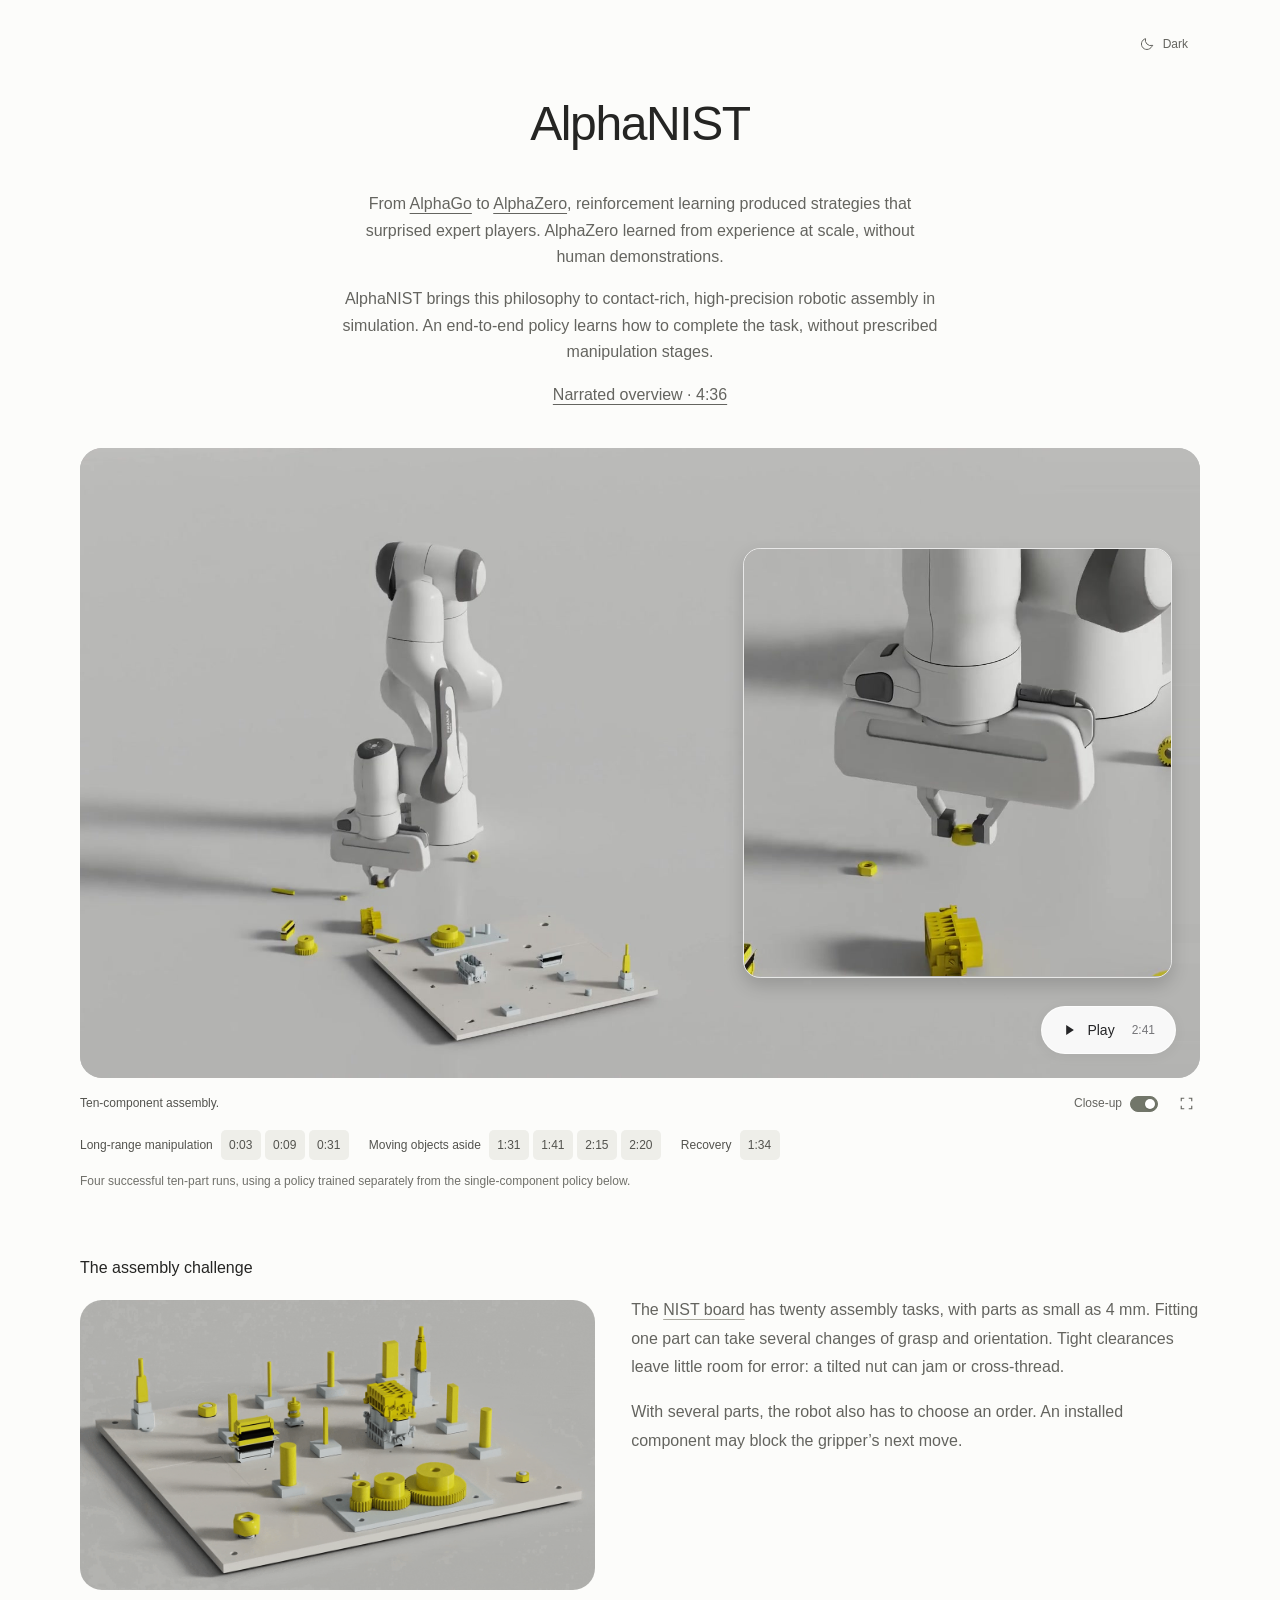
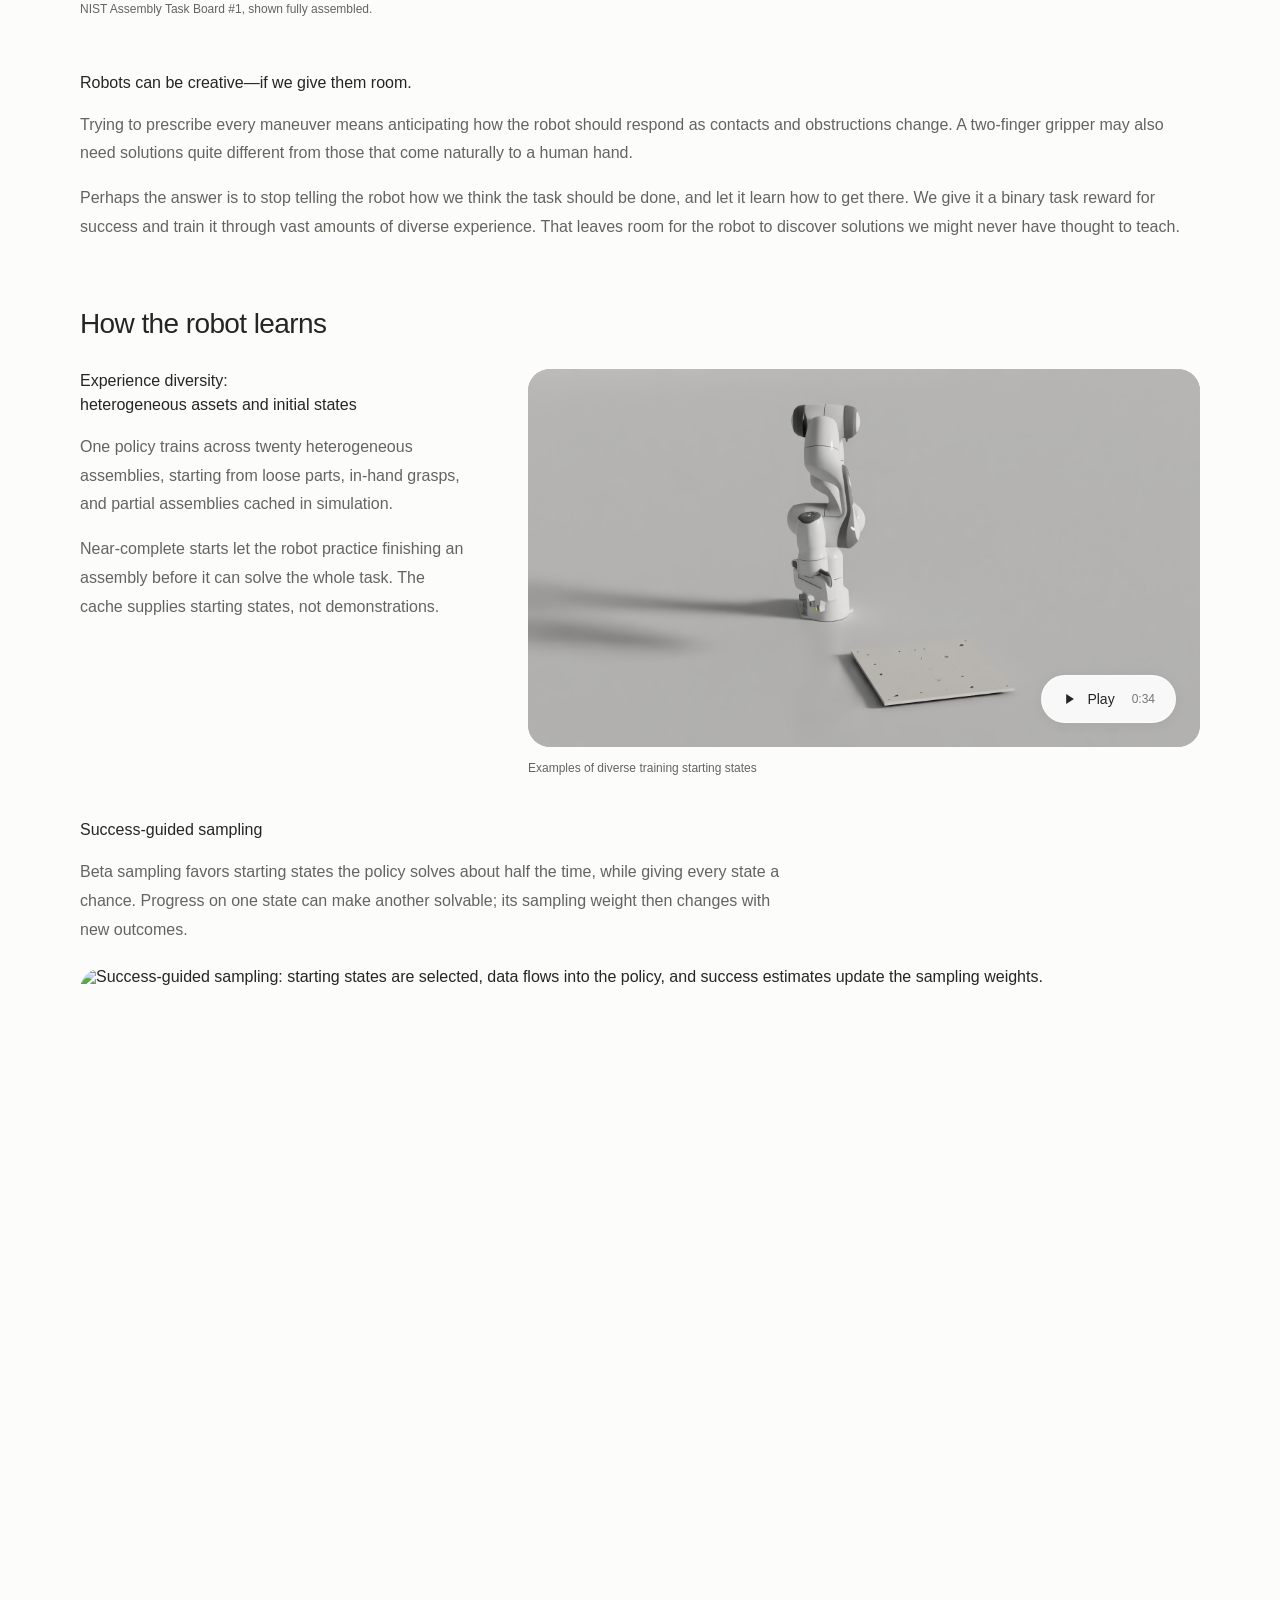
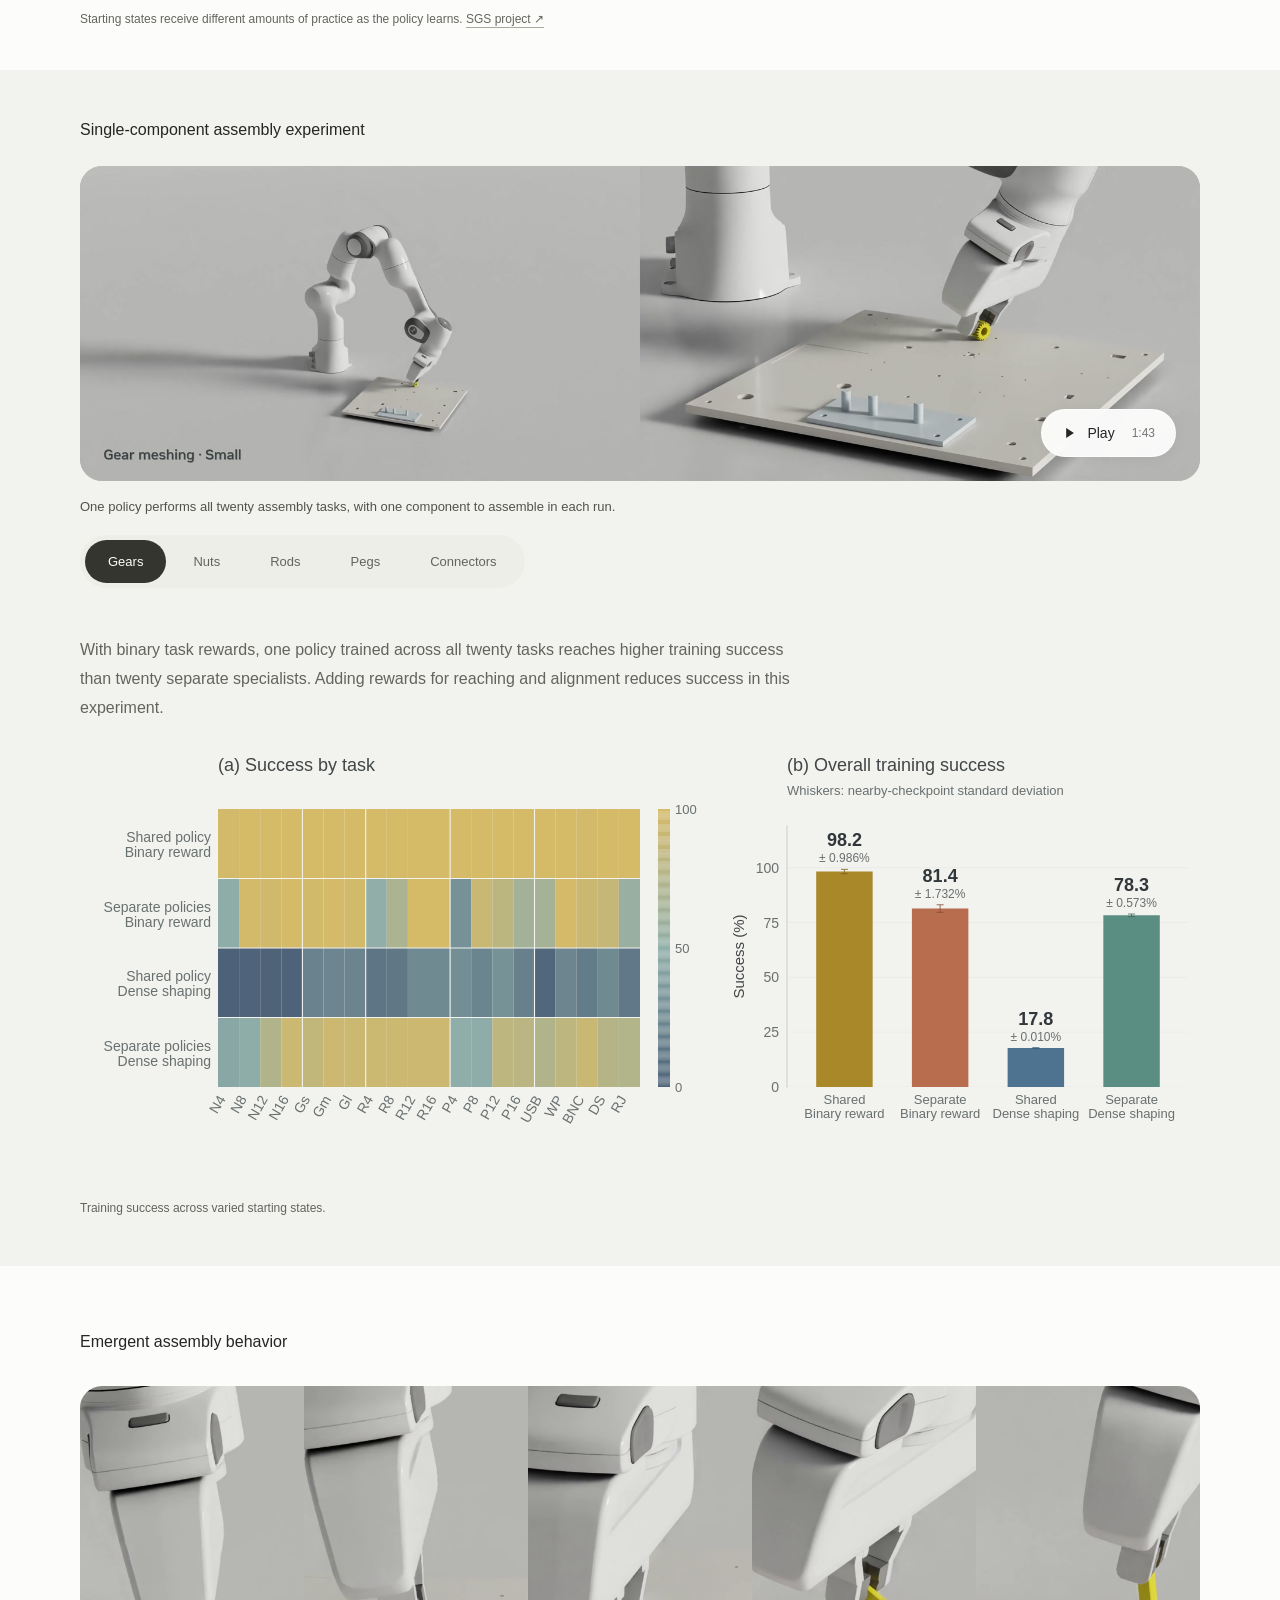
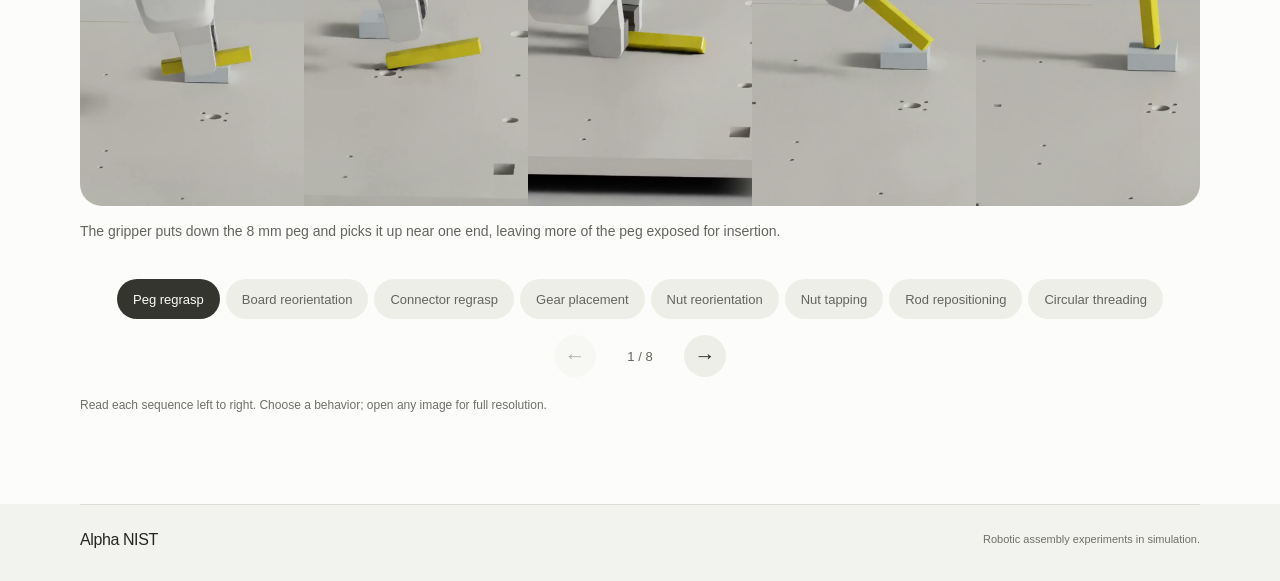
==== commit f3626866: "Match research figures to light and dark appearance" ====
--- a/index.html
+++ b/index.html
@@ -24,9 +24,9 @@
       document.documentElement.dataset.theme = savedTheme === "light" || savedTheme === "dark" ? savedTheme :
         (matchMedia("(prefers-color-scheme: dark)").matches ? "dark" : "light");
     </script>
-    <link rel="stylesheet" href="styles.css?v=studio-36">
+    <link rel="stylesheet" href="styles.css?v=studio-37">
     <title>AlphaNIST</title>
-    <script src="main.js?v=studio-28" defer></script>
+    <script src="main.js?v=studio-29" defer></script>
   </head>
   <body>
     <a class="skip-link" href="#main">Skip to content</a>
@@ -137,8 +137,10 @@
             <figure class="research-figure">
               <div class="video-frame">
                 <picture>
-                  <source media="(prefers-reduced-motion: reduce)" srcset="assets/research/sgs-method-poster.jpg?v=5">
-                  <img id="sgs-animation" src="assets/research/sgs-method.gif?v=3" width="1920" height="1080" loading="lazy" decoding="async" alt="Success-guided sampling: starting states are selected, data flows into the policy, and success estimates update the sampling weights." aria-describedby="sgs-caption">
+                  <source data-dark-media="(prefers-reduced-motion: reduce)" media="not all" srcset="assets/research/sgs-method-dark-poster.jpg">
+                  <source media="(prefers-reduced-motion: reduce)" srcset="assets/research/sgs-method-light-poster.jpg">
+                  <source data-dark-media="all" media="not all" srcset="assets/research/sgs-method-dark.gif">
+                  <img id="sgs-animation" src="assets/research/sgs-method-light.gif" width="1920" height="1080" loading="lazy" decoding="async" alt="Success-guided sampling: starting states are selected, data flows into the policy, and success estimates update the sampling weights." aria-describedby="sgs-caption">
                 </picture>
               </div>
               <figcaption id="sgs-caption">Starting states receive different amounts of practice as the policy learns. <a href="https://sgs-rl.github.io/" target="_blank" rel="noopener">SGS project ↗</a></figcaption>
@@ -184,7 +186,10 @@
             </div>
             <figure class="research-figure">
               <div class="research-plot" tabindex="0" role="region" aria-label="Figure 5 comparison; scroll horizontally on smaller screens">
-                <img src="assets/research/heterogeneous-training.svg?v=paper-values" alt="Figure 5 comparison: success by task for four training conditions, alongside overall success of 98.2% for a shared policy with binary rewards, 81.4% for separate policies with binary rewards, 17.8% for a shared policy with dense rewards, and 78.3% for separate policies with dense rewards." width="1120" height="440" loading="lazy" decoding="async">
+                <picture>
+                  <source data-dark-media="all" media="not all" srcset="assets/research/heterogeneous-training-dark.svg">
+                  <img src="assets/research/heterogeneous-training-light.svg" alt="Figure 5 comparison: success by task for four training conditions, alongside overall success of 98.2% for a shared policy with binary rewards, 81.4% for separate policies with binary rewards, 17.8% for a shared policy with dense rewards, and 78.3% for separate policies with dense rewards." width="1120" height="440" loading="lazy" decoding="async">
+                </picture>
               </div>
               <figcaption><span class="research-plot-hint">Swipe or scroll horizontally to view the full figure.</span>Training success across varied starting states.</figcaption>
             </figure>
--- a/styles.css
+++ b/styles.css
@@ -128,7 +128,8 @@
 .training-comparison { padding: 48px 0 0; }
 .training-comparison .research-layout { grid-template-columns: minmax(0, 1fr); gap: 24px; }
 .sampling-section .research-layout { grid-template-columns: minmax(0, 1fr); gap: 24px; }
-.research-plot { overflow-x: auto; background: #fff; border-radius: 8px; }
+.sampling-section .video-frame { background: var(--page); }
+.research-plot { overflow-x: auto; background: var(--surface); border-radius: 8px; }
 .research-plot img { min-width: 840px; }
 .research-plot-hint { display: none; }
 .experiments { padding: 48px 0; background: var(--surface); }
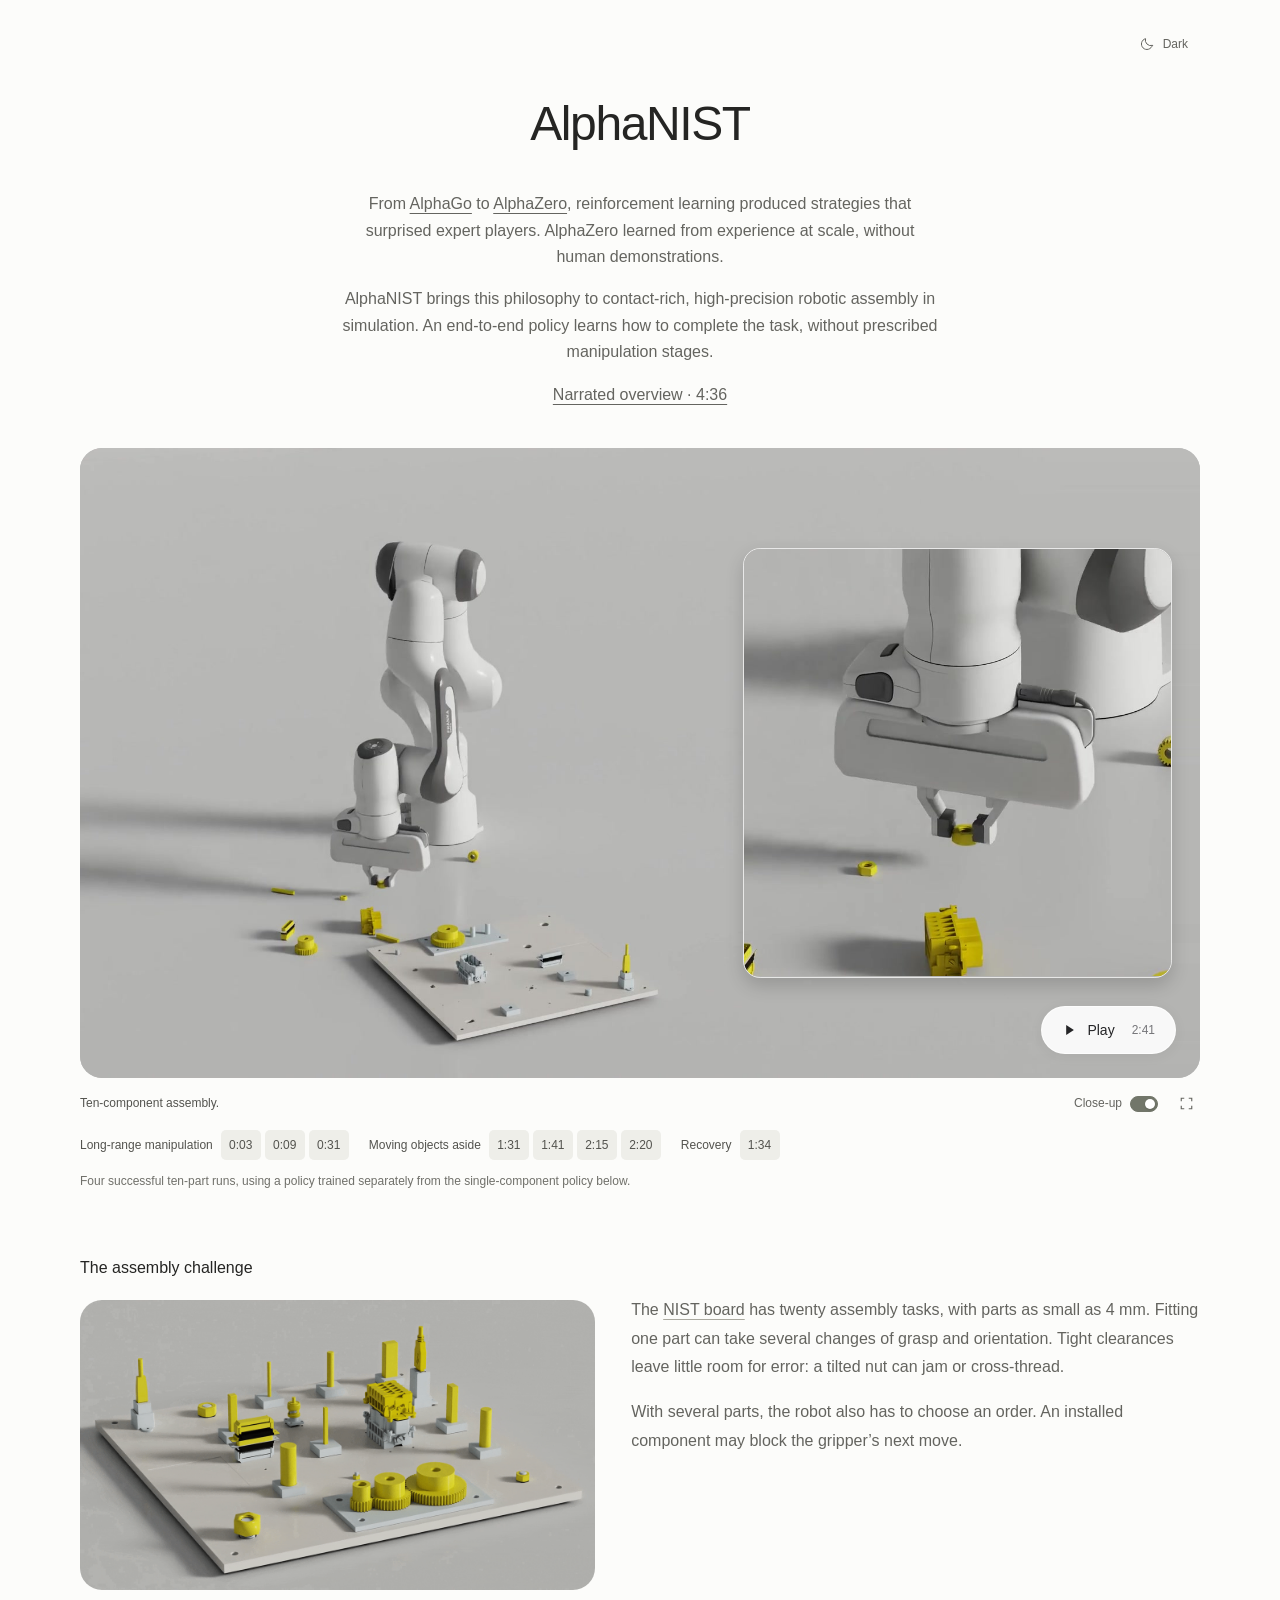
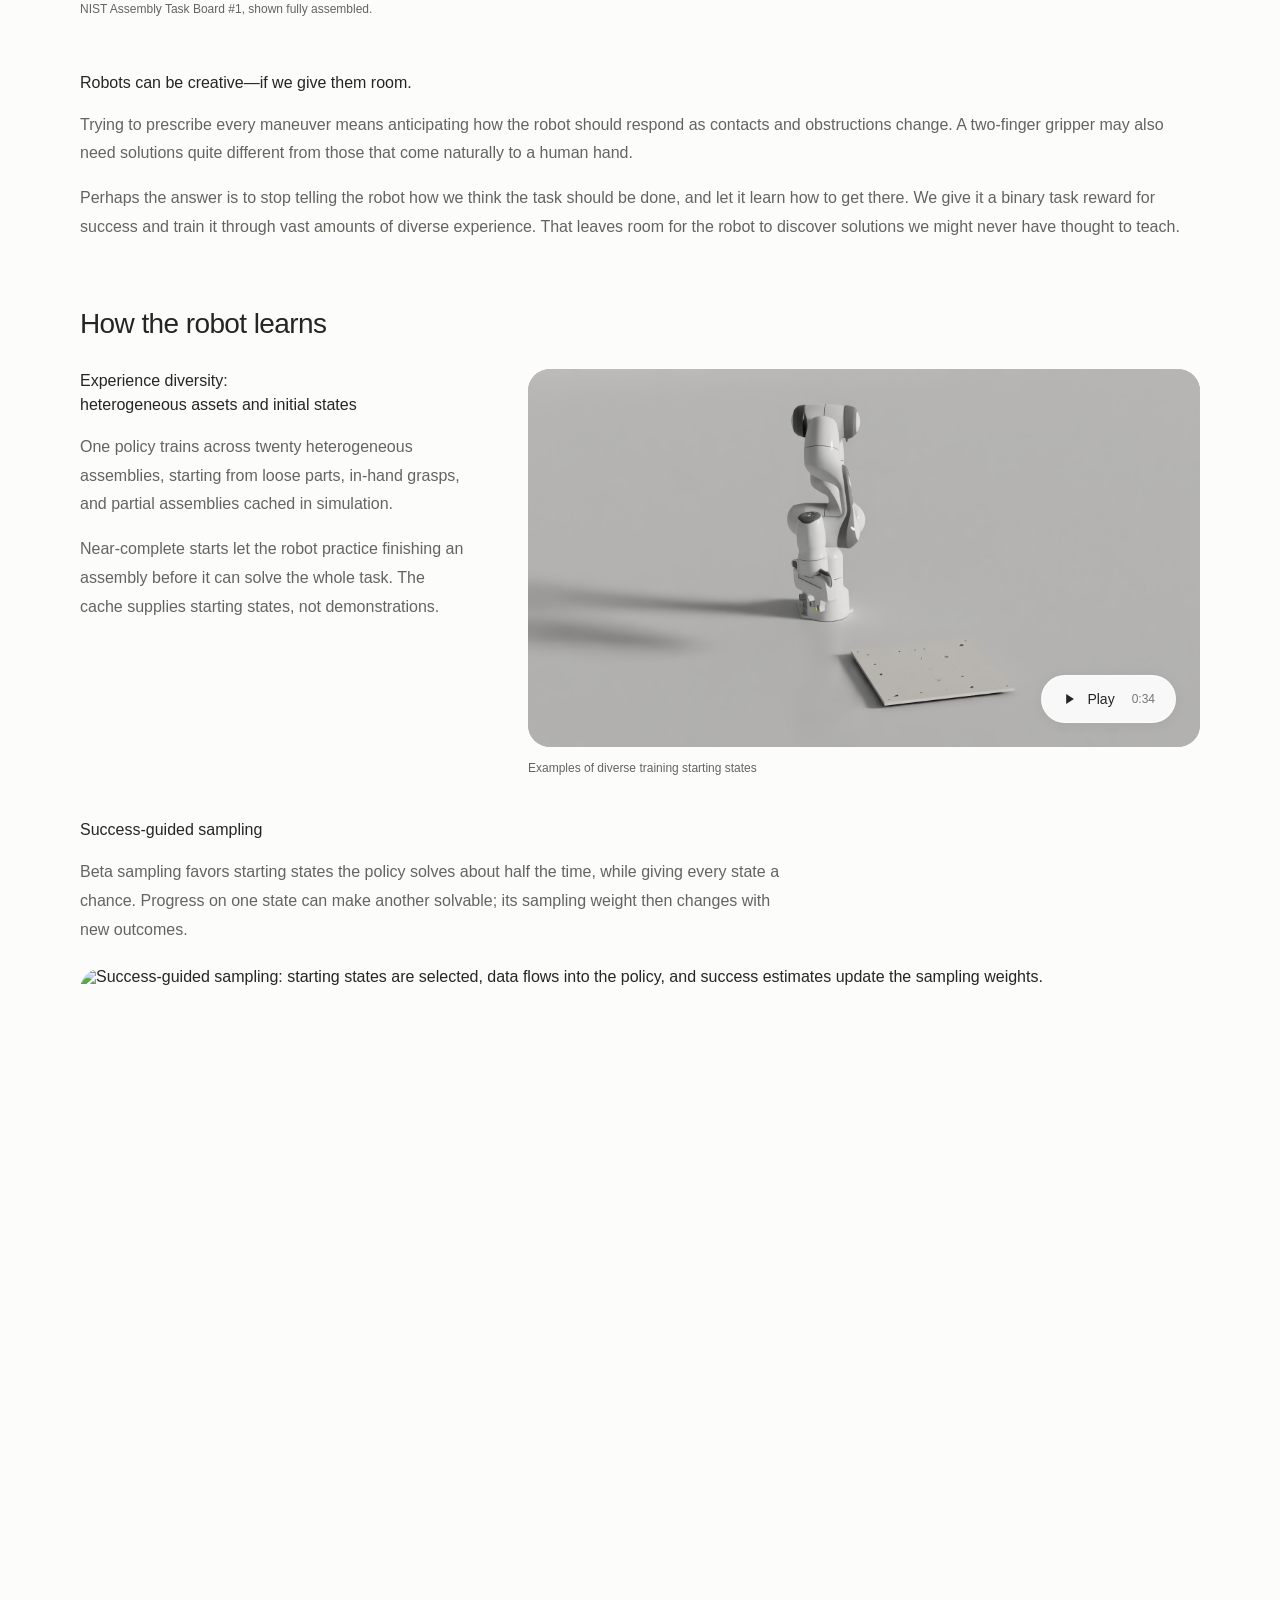
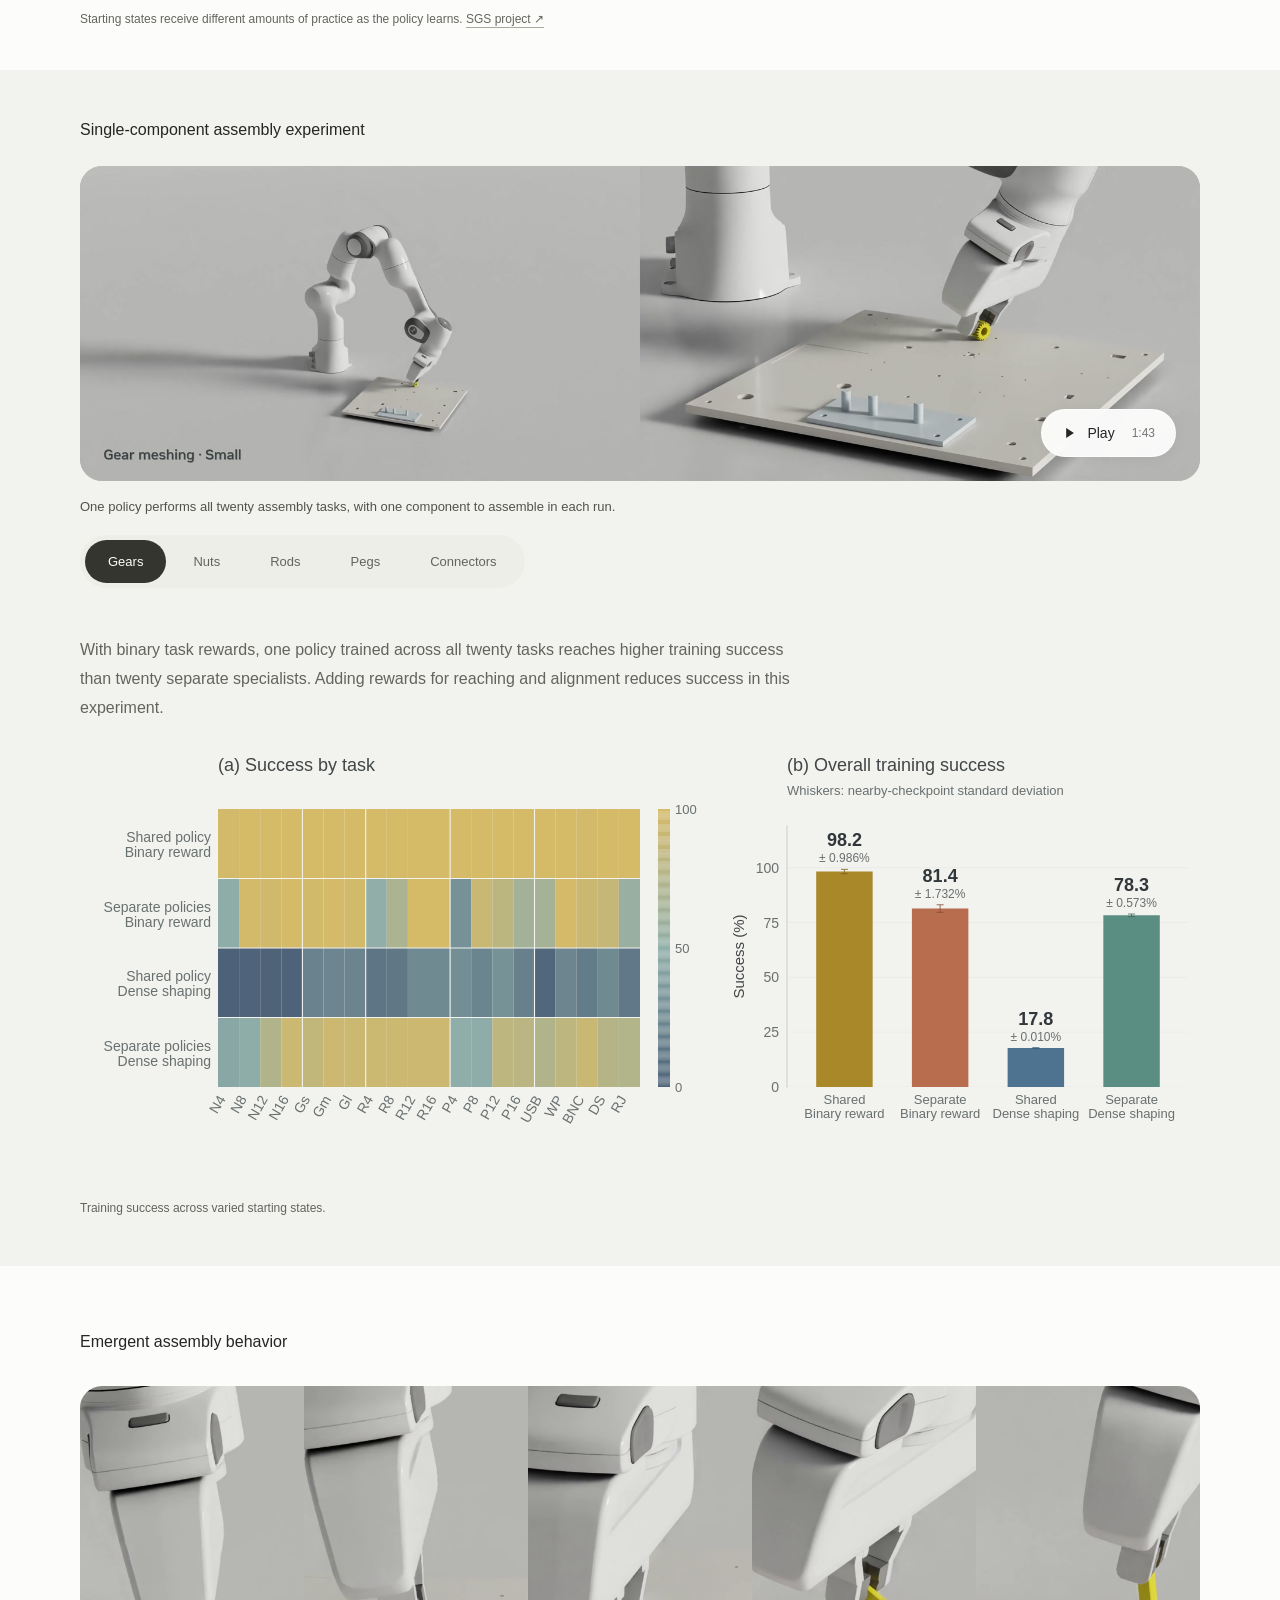
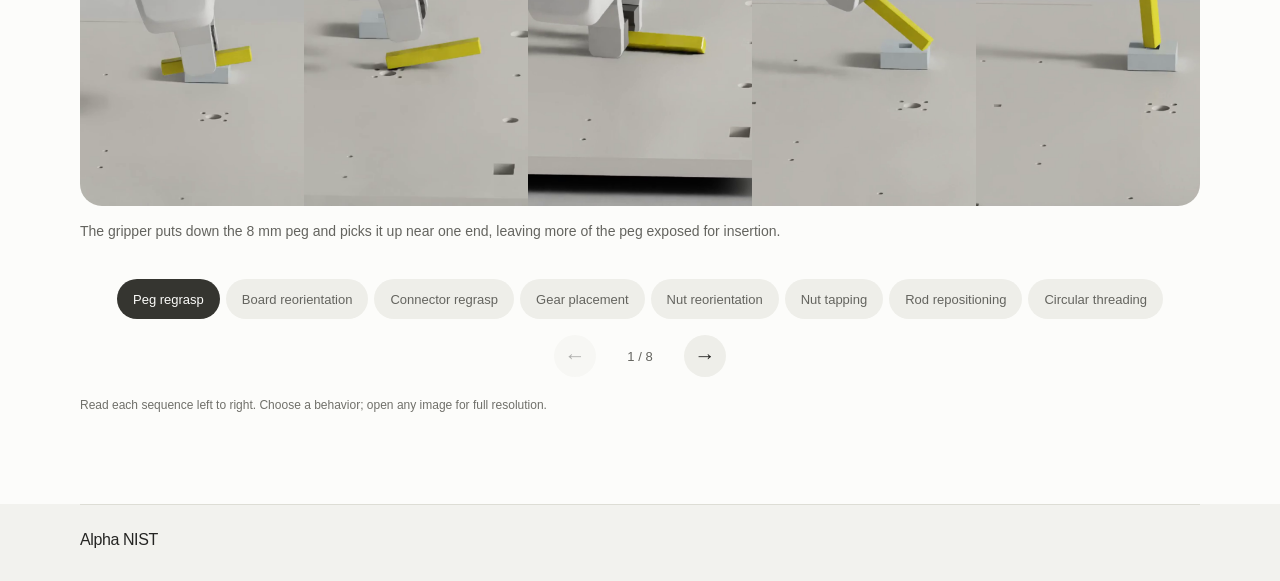
==== commit 01fd0e59: "Remove redundant simulation footer caption" ====
--- a/index.html
+++ b/index.html
@@ -264,7 +264,6 @@
     <footer class="site-footer">
       <div class="footer-inner">
         <a class="wordmark" href="#">Alpha NIST</a>
-        <p>Robotic assembly experiments in simulation.</p>
       </div>
     </footer>
   </body>
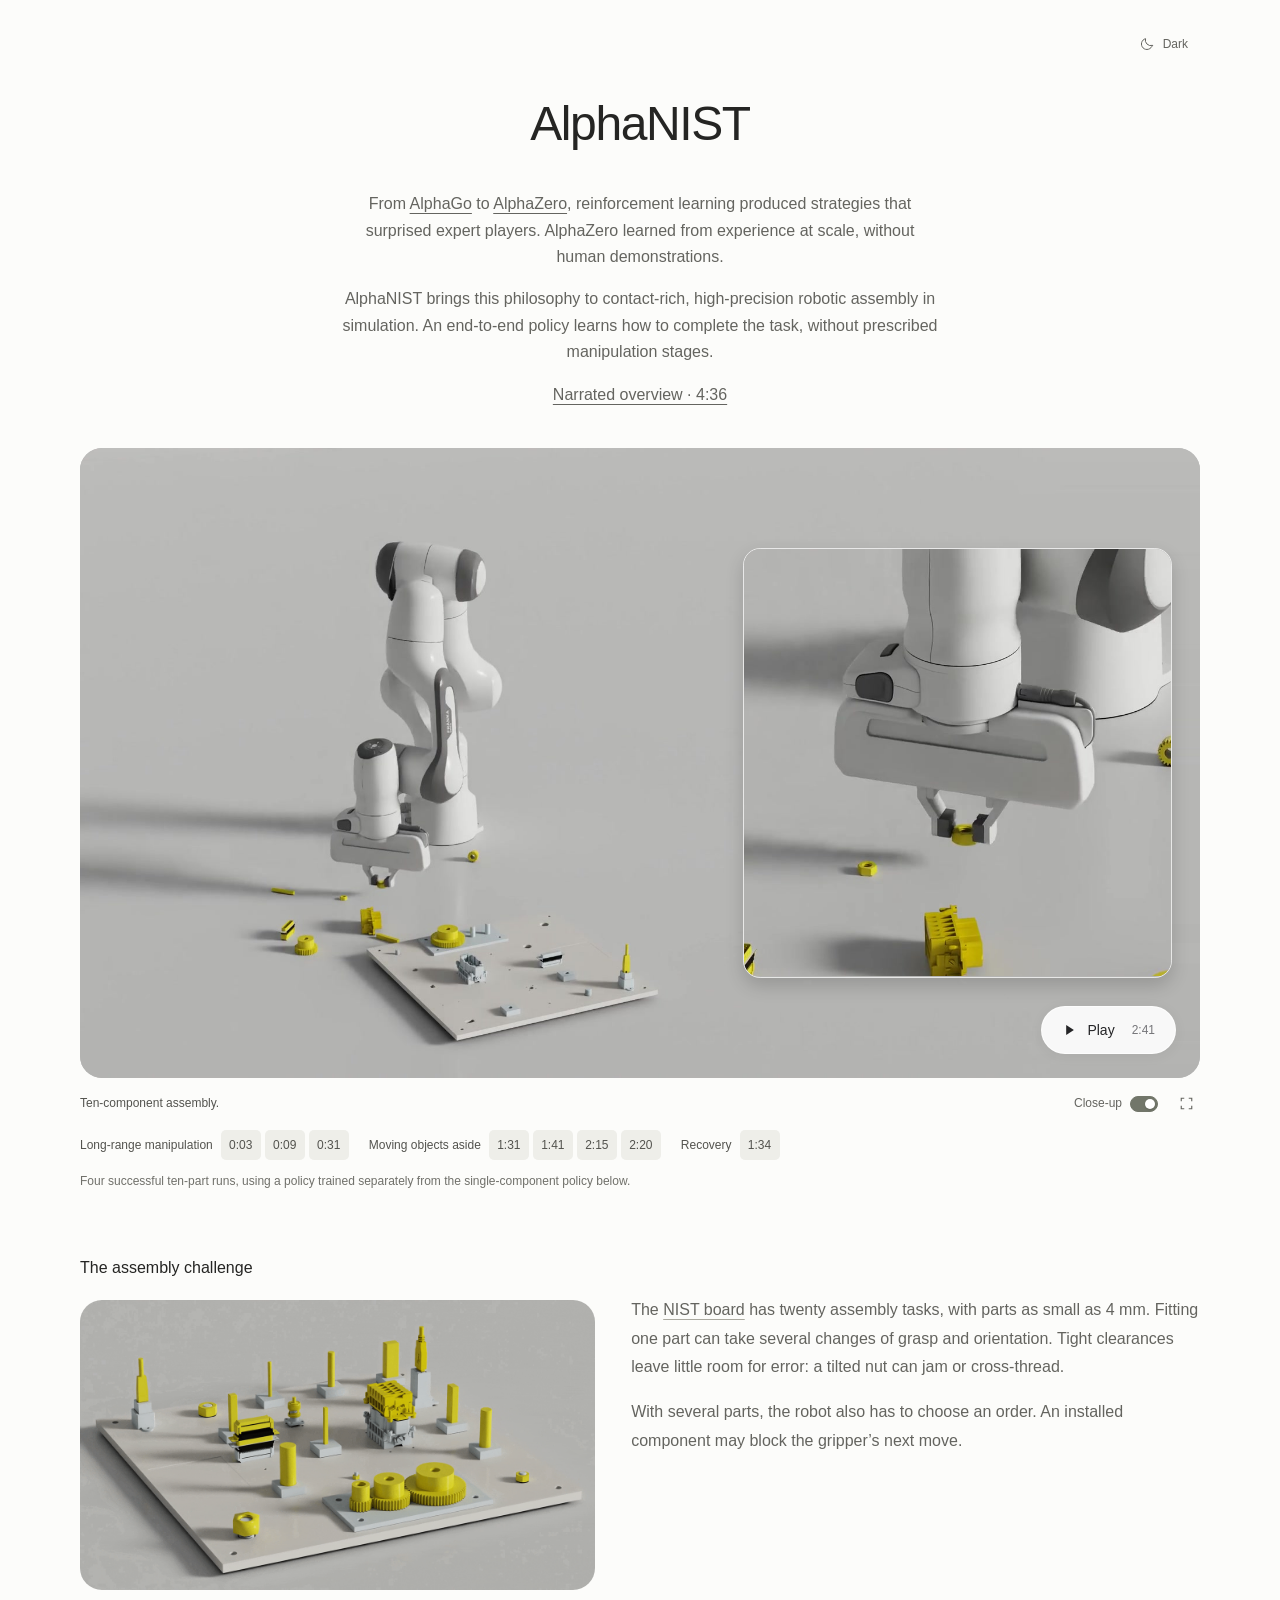
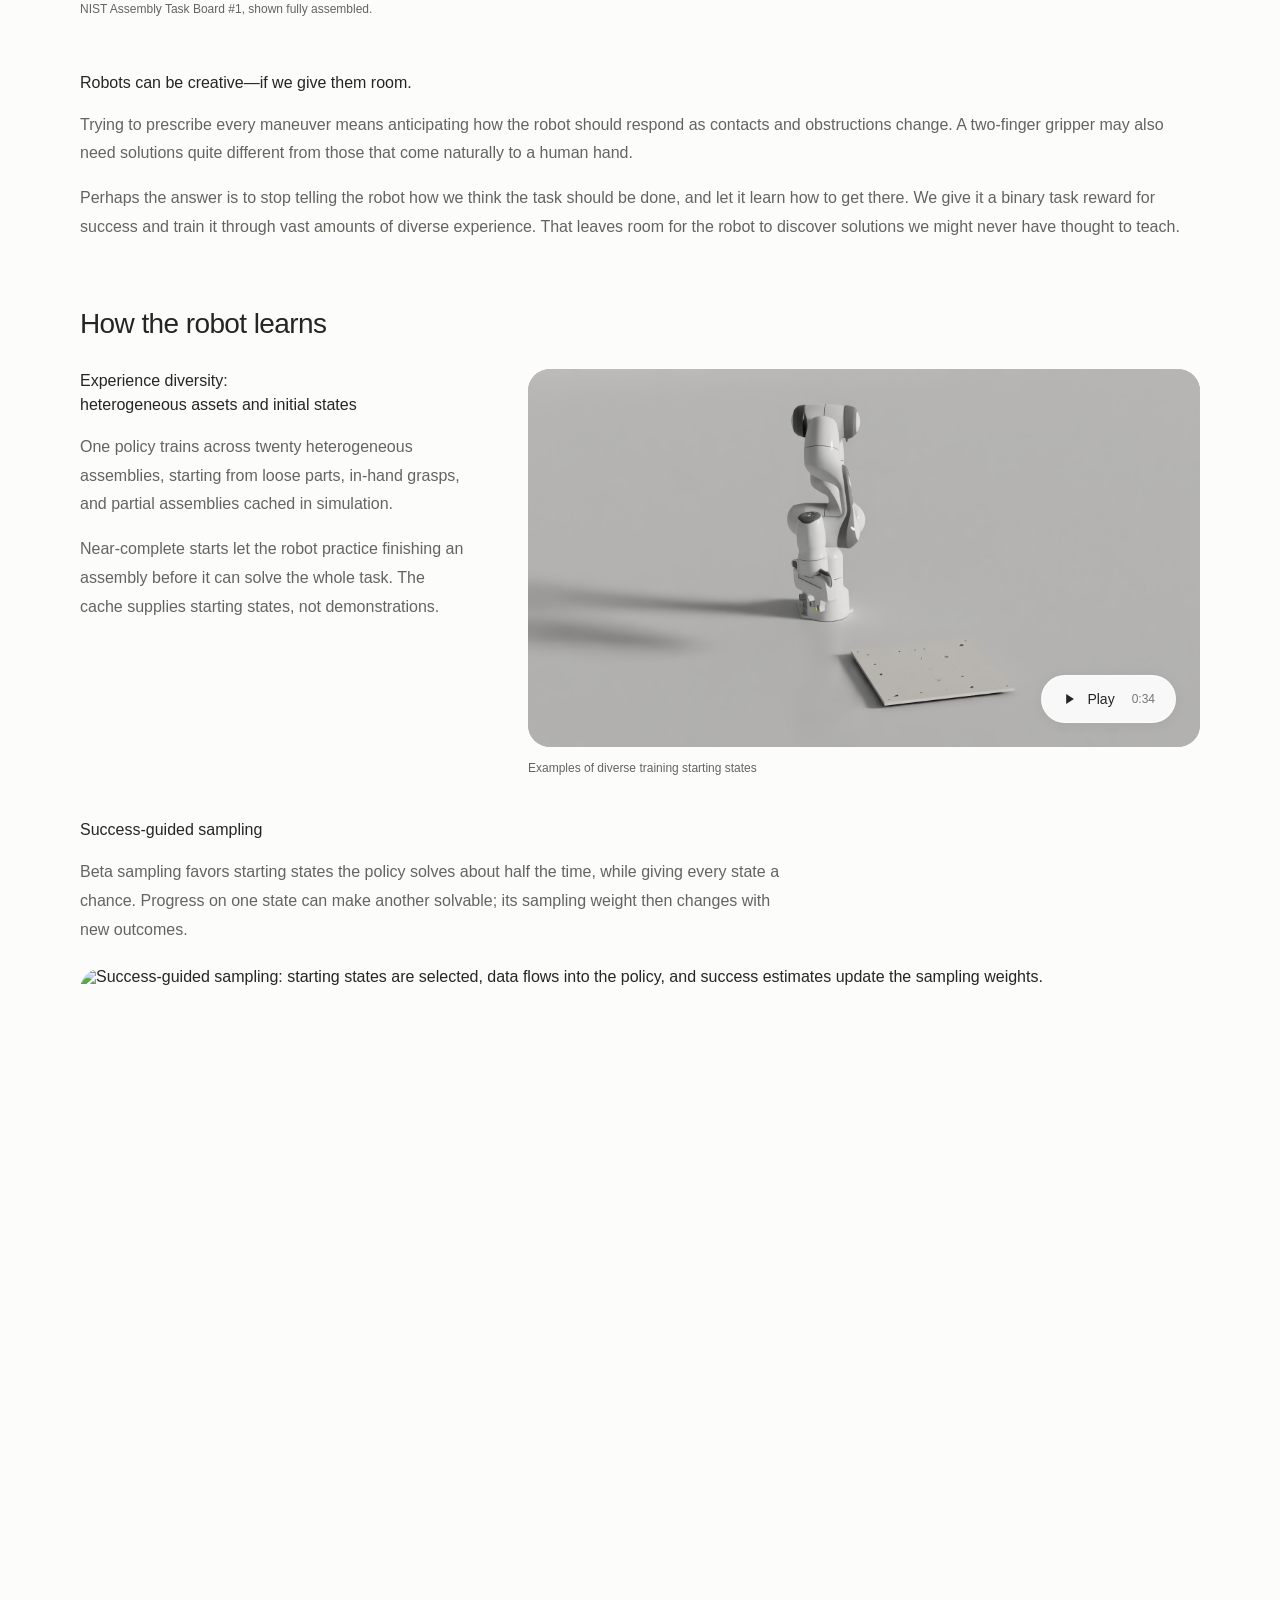
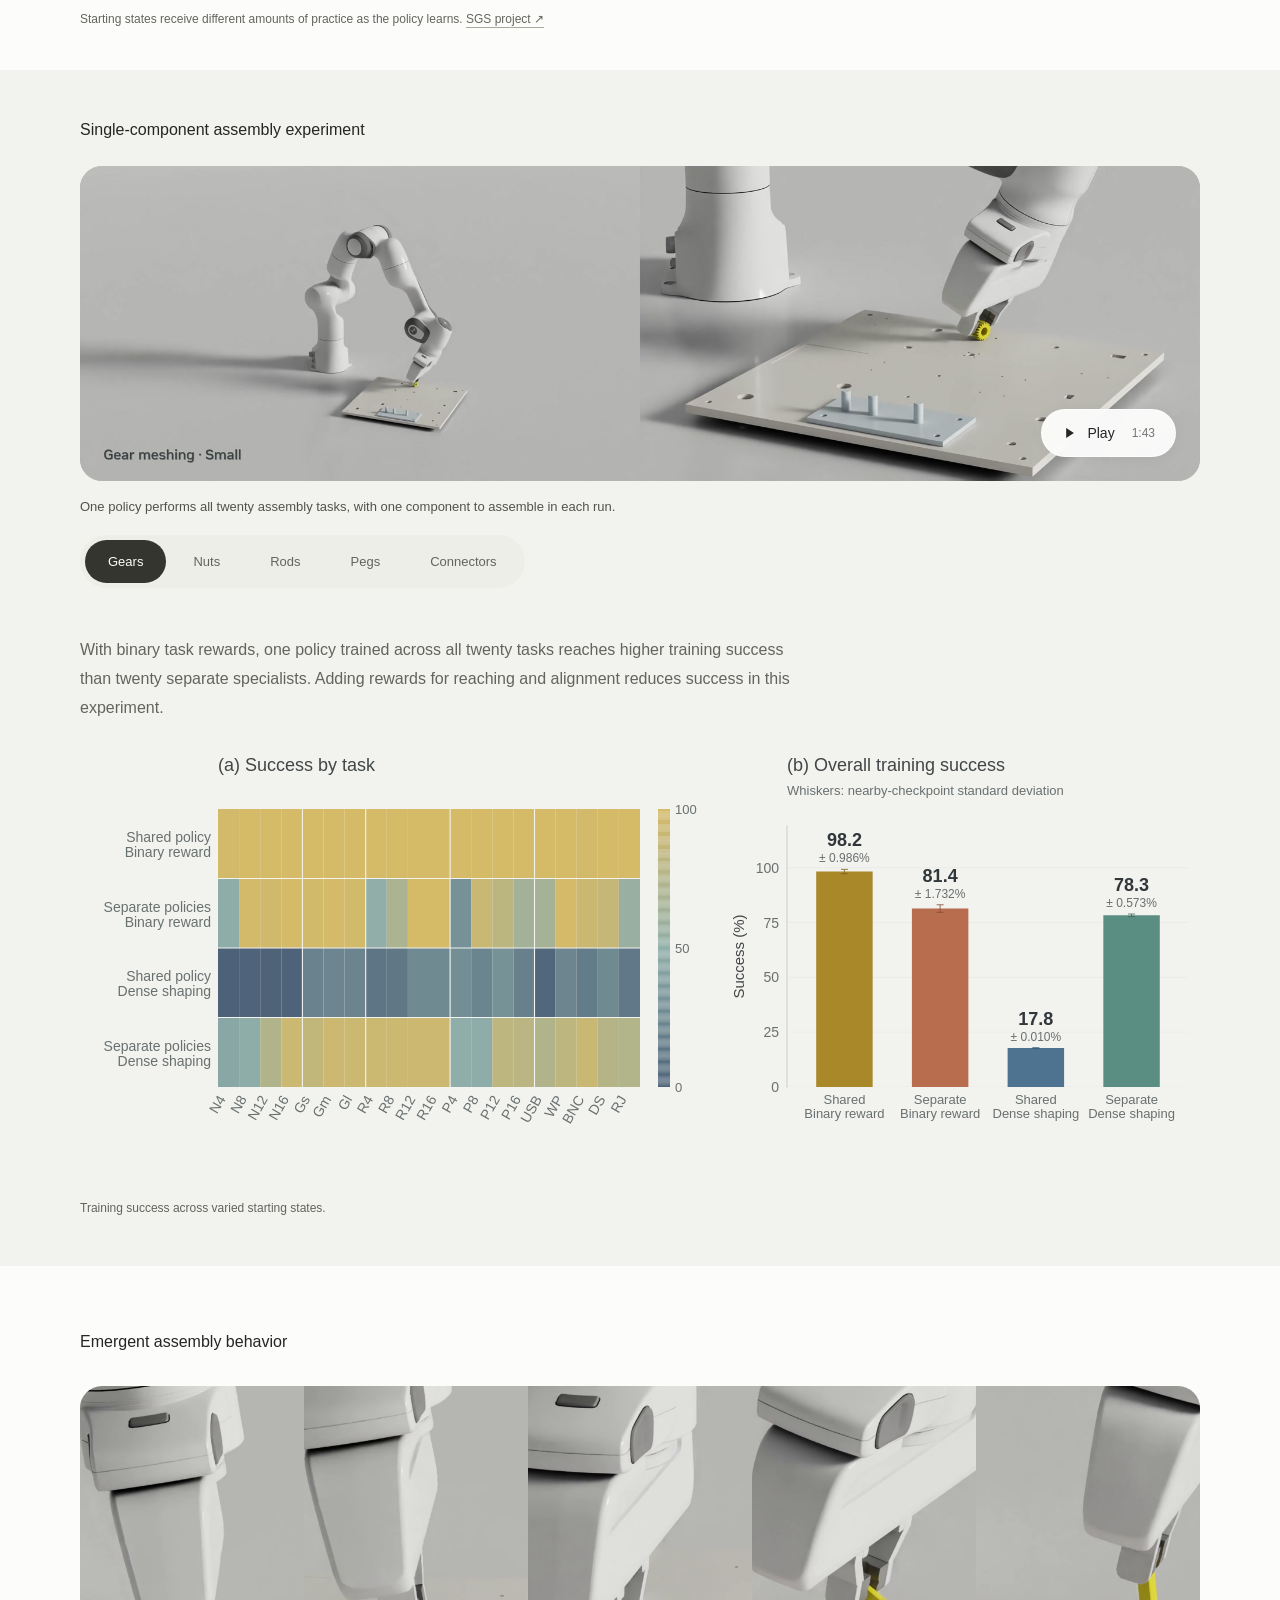
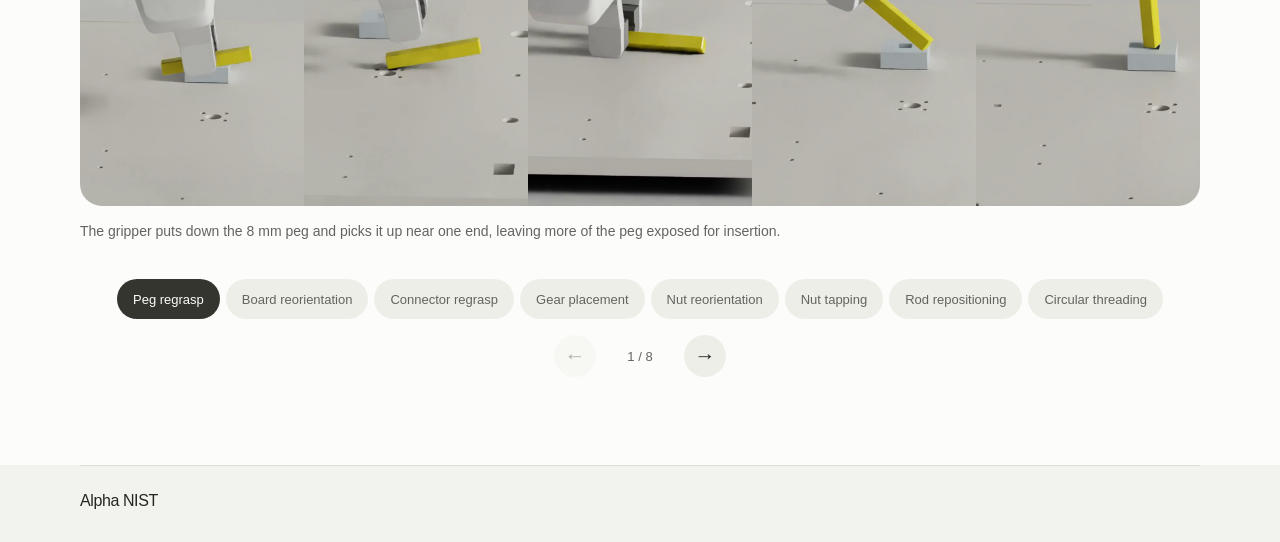
==== commit 939fe3bf: "Remove assembly gallery instruction line" ====
--- a/index.html
+++ b/index.html
@@ -24,7 +24,7 @@
       document.documentElement.dataset.theme = savedTheme === "light" || savedTheme === "dark" ? savedTheme :
         (matchMedia("(prefers-color-scheme: dark)").matches ? "dark" : "light");
     </script>
-    <link rel="stylesheet" href="styles.css?v=studio-37">
+    <link rel="stylesheet" href="styles.css?v=studio-38">
     <title>AlphaNIST</title>
     <script src="main.js?v=studio-29" defer></script>
   </head>
@@ -201,7 +201,7 @@
           <h2 id="discovery-title">Emergent assembly behavior</h2>
         </div>
         <div class="behavior-gallery media-shell">
-          <div class="behavior-track" id="behavior-track" tabindex="0" role="region" aria-roledescription="carousel" aria-label="Assembly strategy sequences" aria-describedby="behavior-help">
+          <div class="behavior-track" id="behavior-track" tabindex="0" role="region" aria-roledescription="carousel" aria-label="Assembly strategy sequences">
             <article class="behavior-slide" id="behavior-peg" data-label="Peg regrasp" aria-label="Peg regrasp">
               <figure>
                 <a href="assets/peg-regrasp.png" target="_blank" rel="noopener" aria-label="Open peg regrasp sequence at full resolution"><img src="assets/peg-regrasp.png" alt="Five successive frames: the robot holds an 8 mm peg at its center, releases it onto the board, grasps near its end, lifts it, and inserts it into its socket." width="3840" height="1440" loading="lazy" decoding="async"></a>
@@ -257,7 +257,6 @@
             <p class="behavior-status" role="status" aria-live="polite" aria-atomic="true"></p>
             <button class="behavior-next" type="button" aria-label="Next strategy" aria-controls="behavior-track">→</button>
           </div>
-          <p class="behavior-help" id="behavior-help">Read each sequence left to right. Choose a behavior; open any image for full resolution.</p>
         </div>
       </section>
     </main>
--- a/styles.css
+++ b/styles.css
@@ -153,7 +153,6 @@
 .behavior-controls button:hover:not(:disabled) { background: var(--control-hover); }
 .behavior-controls button:disabled { opacity: .35; cursor: default; }
 .behavior-status { min-width: 48px; margin: 0; color: var(--secondary); font-size: 13px; font-variant-numeric: tabular-nums; text-align: center; }
-.behavior-help { max-width: var(--reading-width); margin: 18px 0 0; color: var(--muted); text-align: left; font-size: 12px; line-height: 1.7; }
 #strategy-video, #starting-states-video { aspect-ratio: 16 / 9; }
 .strategies { padding: 0; }
 #strategy-caption { display: flex; align-items: center; justify-content: space-between; gap: 16px; margin: 12px 0 0; text-align: left; font-size: 12px; }
@@ -230,7 +229,6 @@
   .behavior-navigation { gap: 6px; margin: 22px 8px 0; }
   .behavior-navigation .chapter { padding: 8px 12px; font-size: 12px; }
   .behavior-slide img, .behavior-slide figure > a { border-radius: 14px; }
-  .behavior-help { font-size: 11px; }
   .moment-groups { gap: 6px 16px; }
   .moment-time { min-height: 36px; padding-inline: 6px; }
   #strategy-context { margin-inline: 0; }
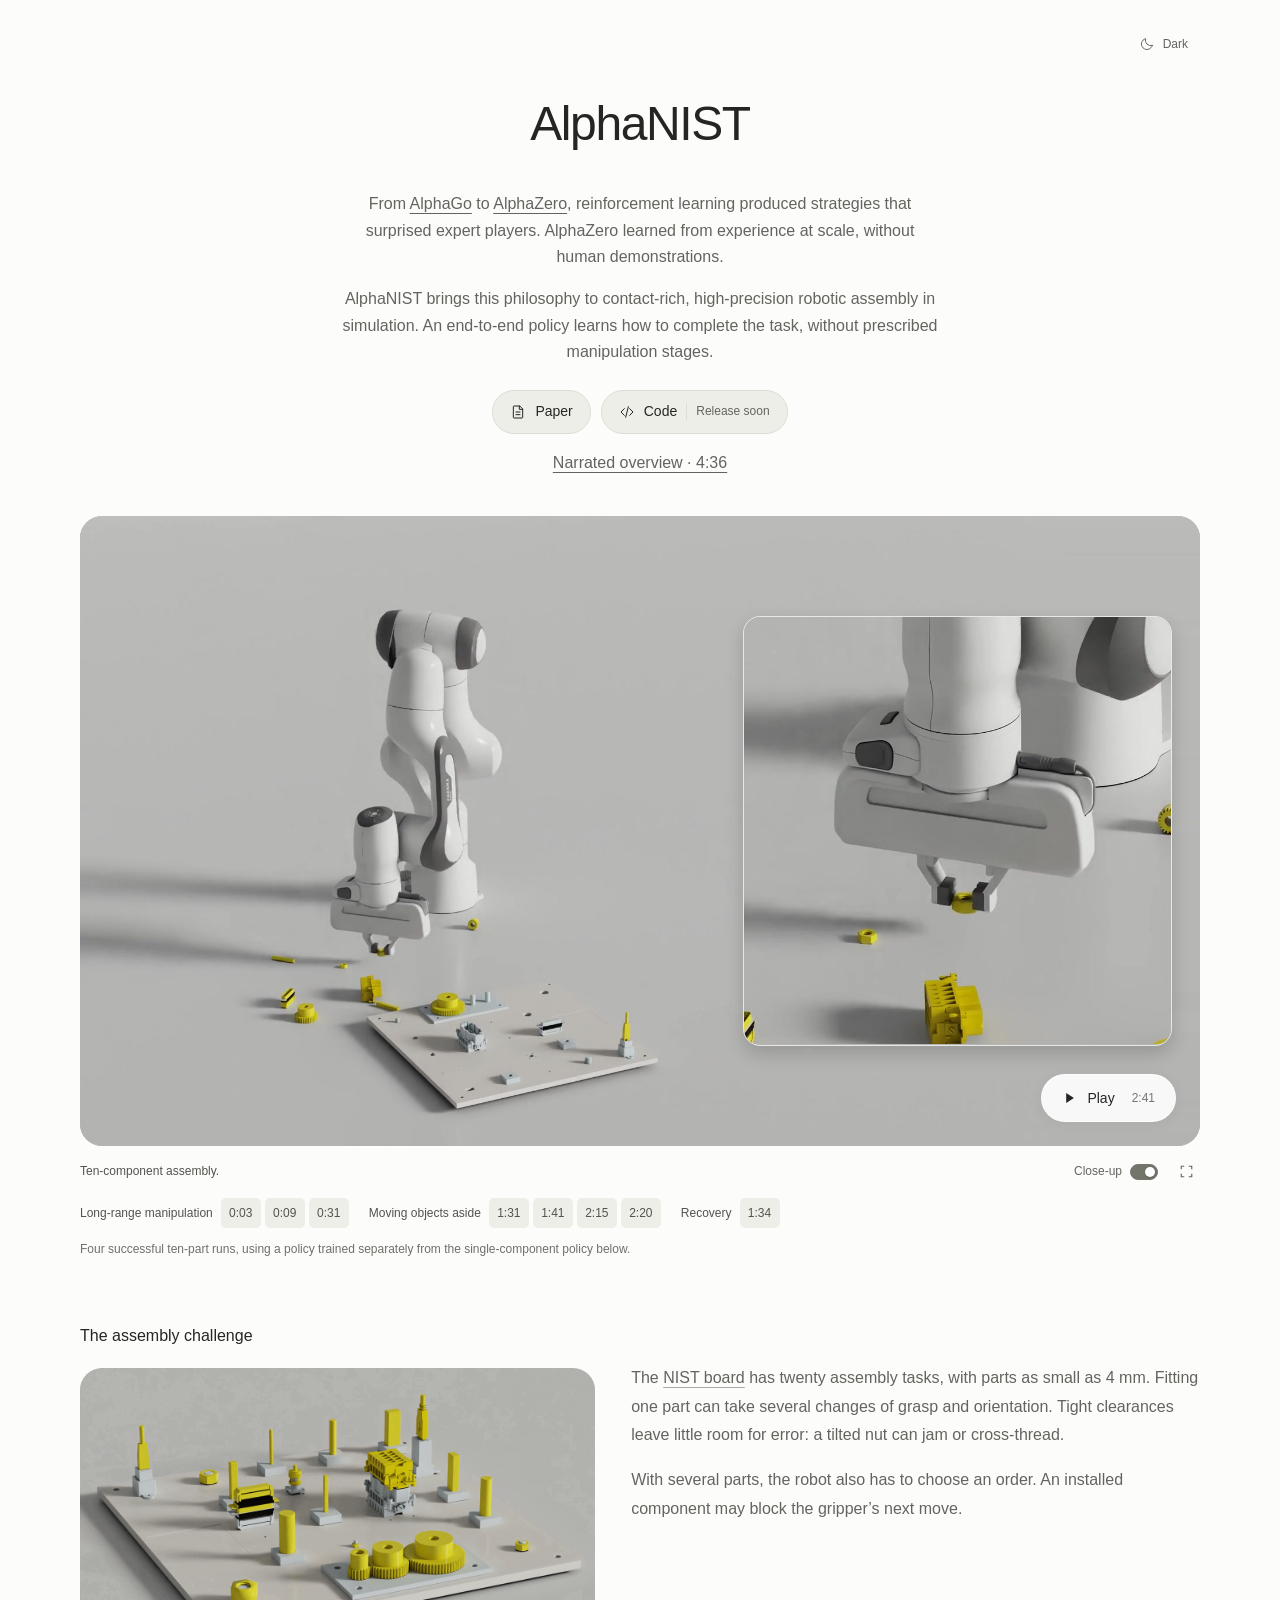
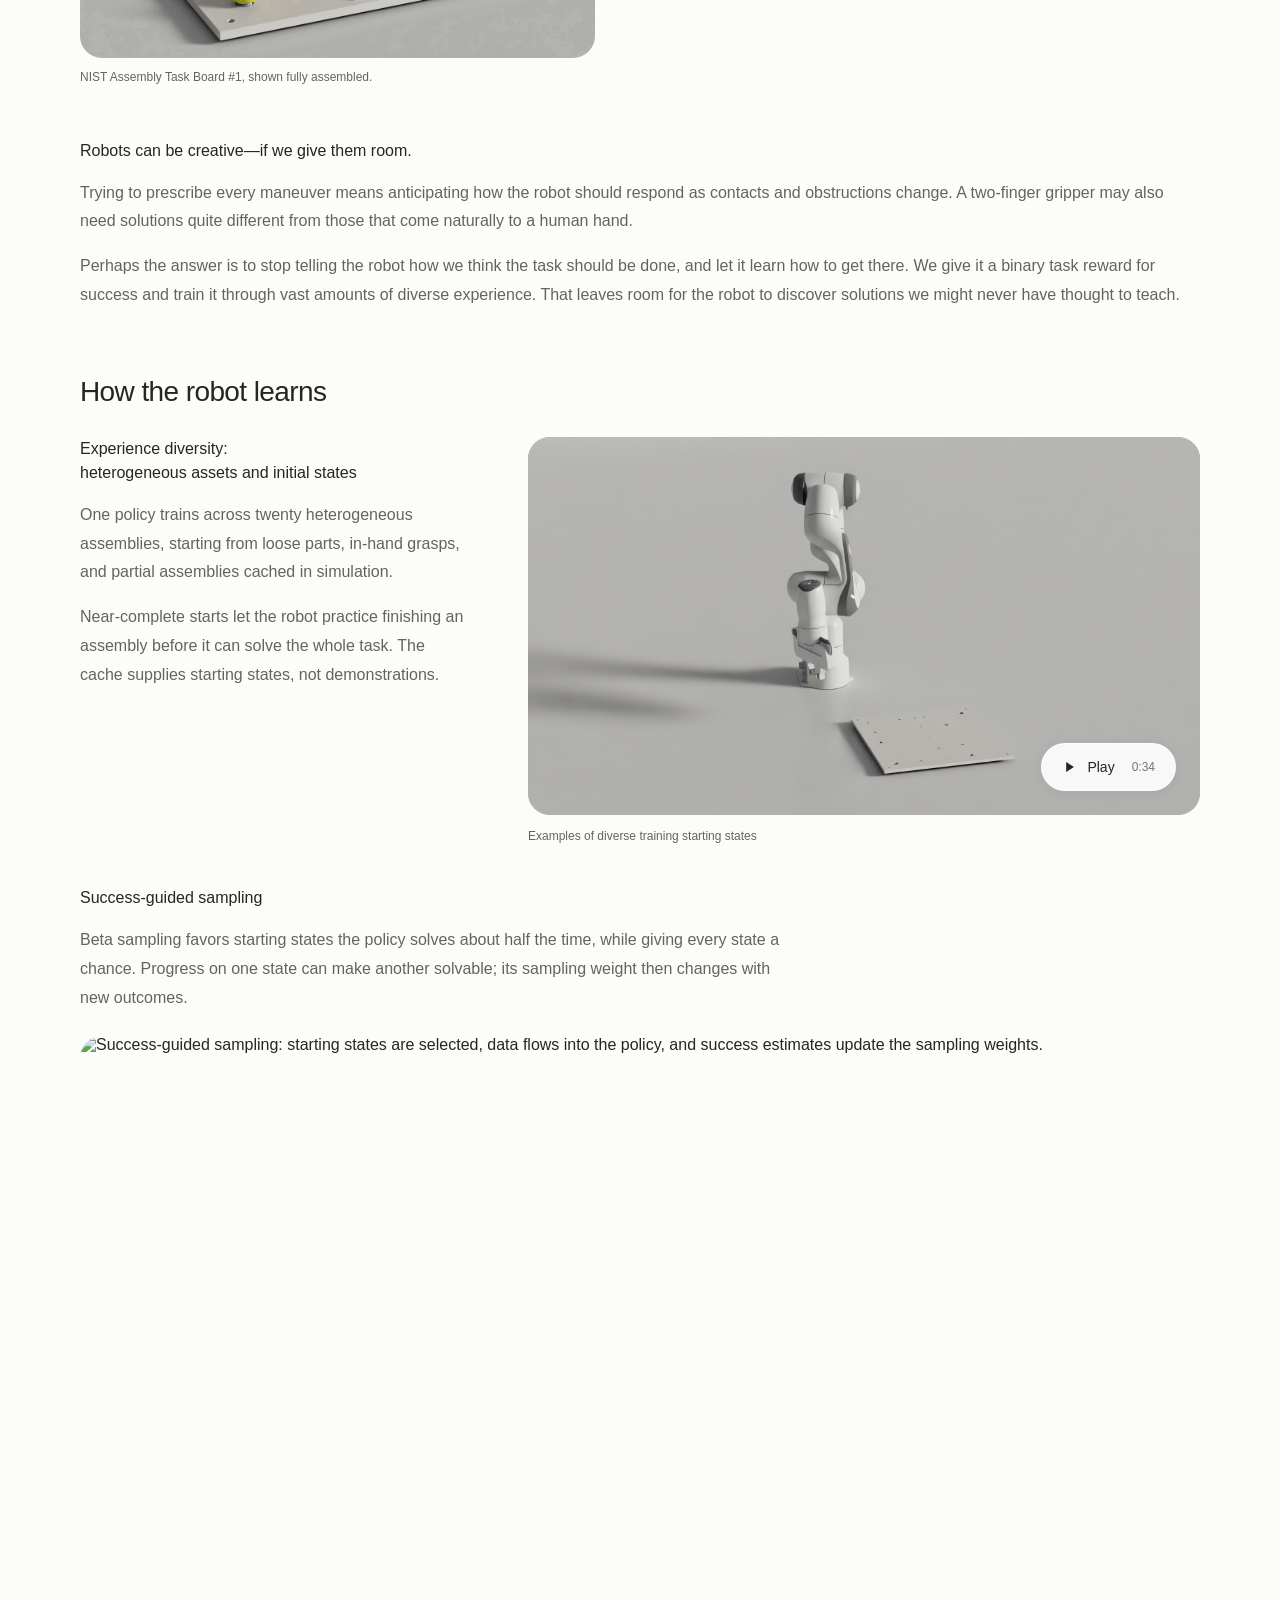
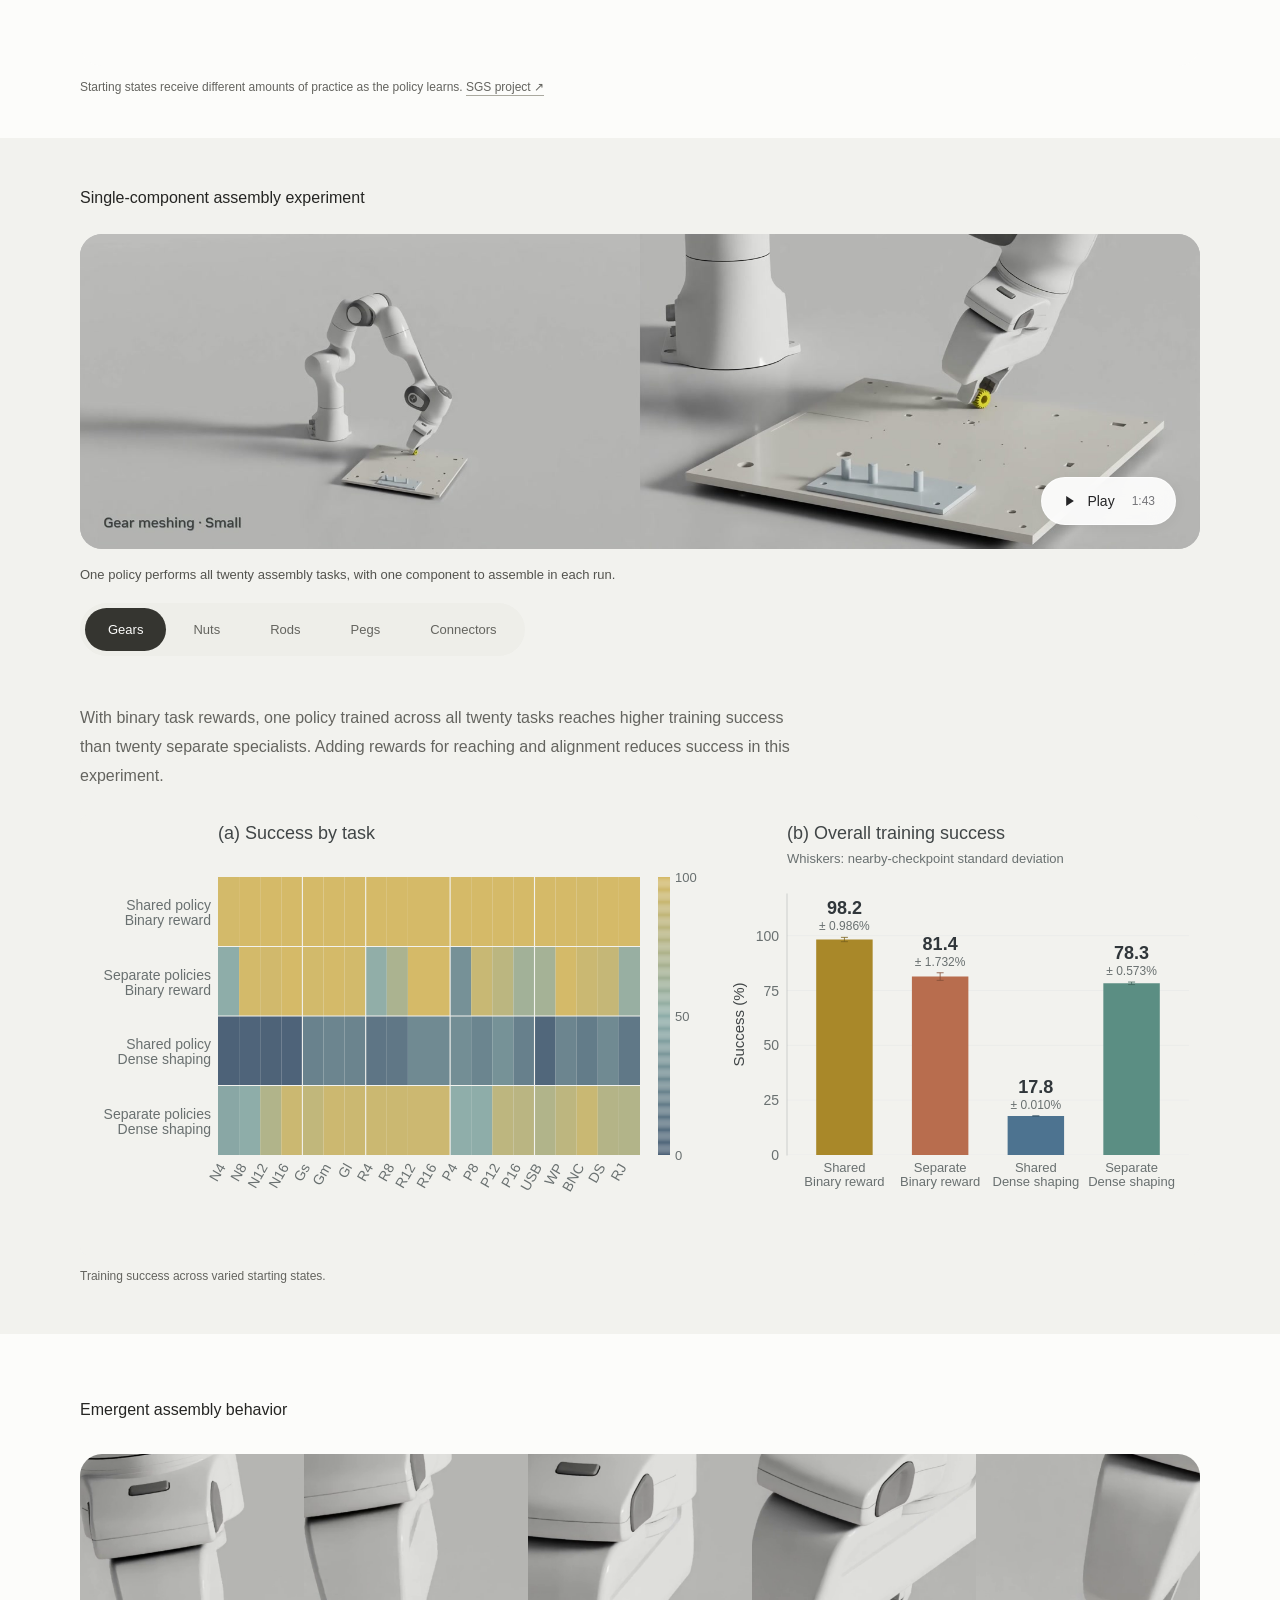
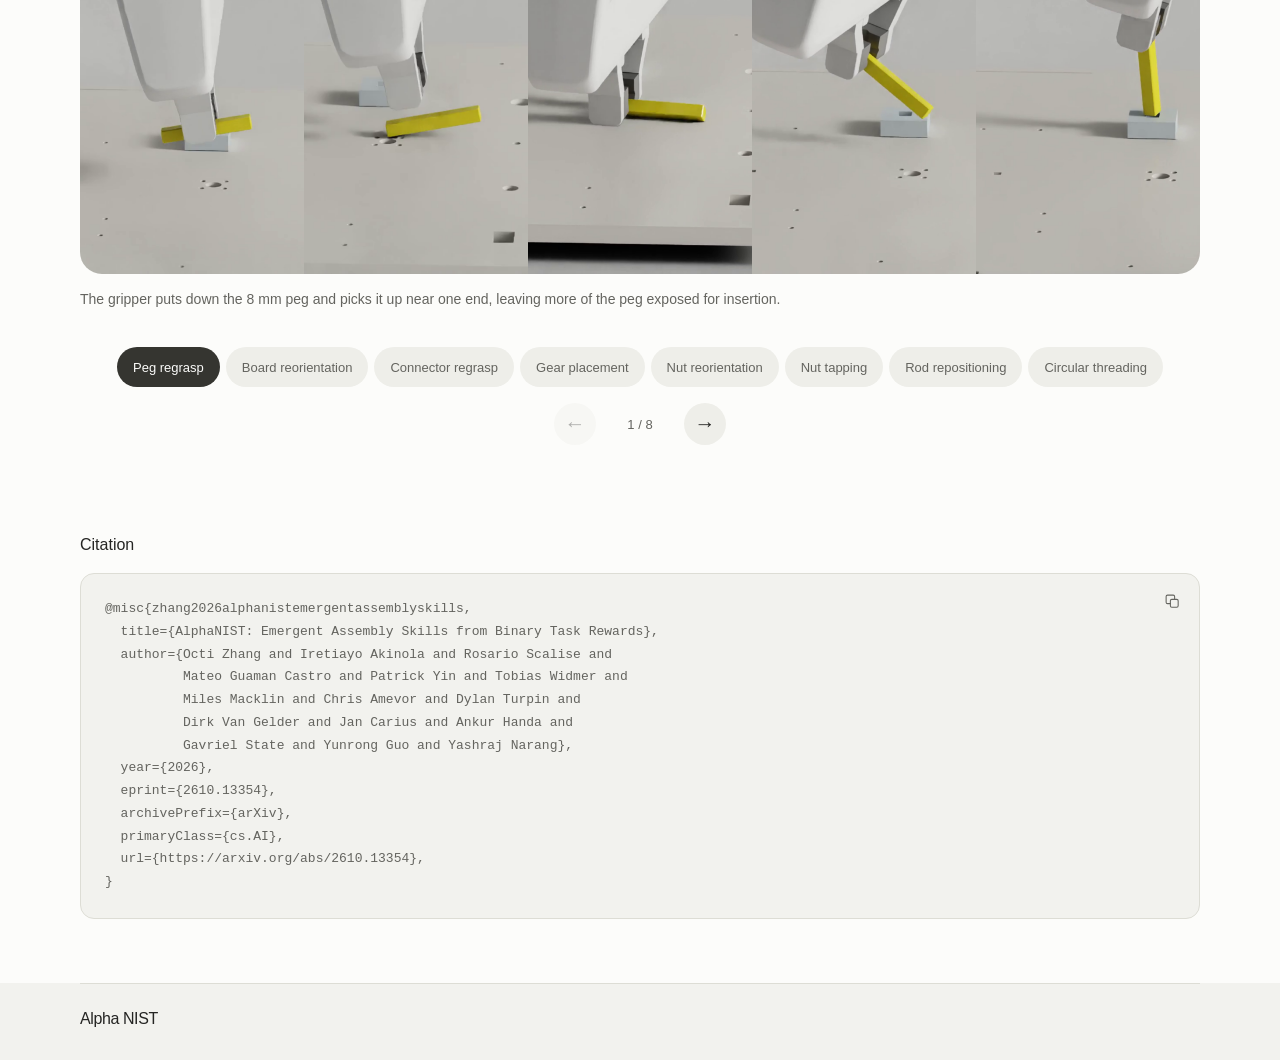
==== commit 5bf8fec3: "Add paper link and BibTeX citation" ====
--- a/index.html
+++ b/index.html
@@ -24,9 +24,9 @@
       document.documentElement.dataset.theme = savedTheme === "light" || savedTheme === "dark" ? savedTheme :
         (matchMedia("(prefers-color-scheme: dark)").matches ? "dark" : "light");
     </script>
-    <link rel="stylesheet" href="styles.css?v=studio-38">
+    <link rel="stylesheet" href="styles.css?v=studio-41">
     <title>AlphaNIST</title>
-    <script src="main.js?v=studio-29" defer></script>
+    <script src="main.js?v=studio-31" defer></script>
   </head>
   <body>
     <a class="skip-link" href="#main">Skip to content</a>
@@ -43,6 +43,17 @@
           <h1 id="project-title">AlphaNIST</h1>
           <p class="hero-description">From <a href="https://deepmind.google/research/alphago/" target="_blank" rel="noopener">AlphaGo</a> to <a href="https://deepmind.google/blog/alphazero-shedding-new-light-on-chess-shogi-and-go/" target="_blank" rel="noopener">AlphaZero</a>, reinforcement learning produced strategies that surprised expert players. AlphaZero learned from experience at scale, without human demonstrations.</p>
           <p class="hero-description">AlphaNIST brings this philosophy to contact-rich, high-precision robotic assembly in simulation. An end-to-end policy learns how to complete the task, without prescribed manipulation stages.</p>
+          <div class="project-actions" role="group" aria-label="Project resources">
+            <a class="project-action" href="https://arxiv.org/abs/2610.13354" target="_blank" rel="noopener" aria-label="Read the paper on arXiv (opens in a new tab)">
+              <svg viewBox="0 0 24 24" aria-hidden="true"><path d="M14 3H6a1 1 0 0 0-1 1v16a1 1 0 0 0 1 1h12a1 1 0 0 0 1-1V8zM14 3v5h5M9 12h6M9 16h6"/></svg>
+              <span>Paper</span>
+            </a>
+            <button class="project-action" type="button" disabled>
+              <svg viewBox="0 0 24 24" aria-hidden="true"><path d="m8 7-5 5 5 5m8-10 5 5-5 5M14 4l-4 16"/></svg>
+              <span>Code</span>
+              <span class="project-action-status">Release soon</span>
+            </button>
+          </div>
           <p class="hero-description"><a href="assets/overview.mp4?v=charcoal-4f75bd85" type="video/mp4" target="_blank" rel="noopener">Narrated overview · 4:36</a></p>
         </div>
         <section class="strategies" id="strategies" aria-label="Multi-component assembly demonstrations">
@@ -259,6 +270,29 @@
           </div>
         </div>
       </section>
+      <section class="citation media-shell" id="citation" aria-labelledby="citation-title">
+        <h2 id="citation-title">Citation</h2>
+        <div class="citation-block">
+          <button class="citation-copy" id="copy-citation" type="button" aria-label="Copy BibTeX" title="Copy BibTeX" aria-controls="citation-bibtex" hidden>
+            <svg class="copy-icon" viewBox="0 0 24 24" aria-hidden="true"><rect x="9" y="9" width="11" height="11" rx="2"/><path d="M15 9V5a2 2 0 0 0-2-2H5a2 2 0 0 0-2 2v8a2 2 0 0 0 2 2h4"/></svg>
+            <svg class="copied-icon" viewBox="0 0 24 24" aria-hidden="true"><path d="m5 12 4 4L19 6"/></svg>
+          </button>
+          <pre id="citation-bibtex" tabindex="0" aria-label="BibTeX citation"><code>@misc{zhang2026alphanistemergentassemblyskills,
+  title={AlphaNIST: Emergent Assembly Skills from Binary Task Rewards},
+  author={Octi Zhang and Iretiayo Akinola and Rosario Scalise and
+          Mateo Guaman Castro and Patrick Yin and Tobias Widmer and
+          Miles Macklin and Chris Amevor and Dylan Turpin and
+          Dirk Van Gelder and Jan Carius and Ankur Handa and
+          Gavriel State and Yunrong Guo and Yashraj Narang},
+  year={2026},
+  eprint={2610.13354},
+  archivePrefix={arXiv},
+  primaryClass={cs.AI},
+  url={https://arxiv.org/abs/2610.13354},
+}</code></pre>
+        </div>
+        <p class="citation-status" id="citation-status" role="status"></p>
+      </section>
     </main>
     <footer class="site-footer">
       <div class="footer-inner">
--- a/styles.css
+++ b/styles.css
@@ -68,6 +68,12 @@
 h1 { margin: 0; font-size: 48px; font-weight: 400; line-height: 1.15; letter-spacing: -1.4px; }
 .hero-description { max-width: 620px; margin: 16px auto 0; color: var(--secondary); font-size: 16px; line-height: 1.65; text-wrap: pretty; }
 h1 + .hero-description { margin-top: 40px; }
+.project-actions { display: flex; flex-wrap: wrap; justify-content: center; gap: 10px; margin-top: 24px; }
+.project-action { display: inline-flex; align-items: center; justify-content: center; gap: 9px; min-height: 44px; padding: 10px 17px; border: 1px solid var(--border); border-radius: 24px; background: var(--control); color: var(--ink); font-size: 14px; line-height: 1.4; text-decoration: none; white-space: nowrap; }
+.project-action:not(:disabled):hover { background: var(--control-hover); }
+.project-action:disabled { opacity: 1; cursor: default; }
+.project-action svg { width: 16px; height: 16px; fill: none; stroke: currentColor; stroke-width: 1.5; stroke-linecap: round; stroke-linejoin: round; }
+.project-action-status { padding-left: 9px; border-left: 1px solid var(--border); color: var(--secondary); font-size: 12px; }
 h2, h3 { margin: 0; font-size: 16px; font-weight: 400; letter-spacing: 0; line-height: 1.5; }
 .film-figure { margin: 0; }
 .video-frame { position: relative; overflow: hidden; border-radius: 22px; background: #b6b6b6; isolation: isolate; }
@@ -180,6 +186,19 @@
 .moment-time:focus-visible { outline-offset: 2px; }
 #strategy-context { margin-top: 12px; text-align: left; }
 .strategy-status:empty { display: none; }
+.citation { padding-bottom: 64px; }
+.citation h2 { margin-bottom: 16px; }
+.citation-block { position: relative; }
+.citation-copy { position: absolute; top: 10px; right: 10px; display: grid; place-items: center; width: 36px; height: 36px; padding: 8px; border: 0; border-radius: 6px; background: var(--surface); color: var(--secondary); cursor: pointer; }
+.citation-copy:hover { background: var(--control-hover); }
+.citation-copy svg { width: 17px; height: 17px; fill: none; stroke: currentColor; stroke-width: 1.5; stroke-linecap: round; stroke-linejoin: round; }
+.citation-copy .copied-icon, .citation-copy.is-copied .copy-icon { display: none; }
+.citation-copy.is-copied .copied-icon { display: block; }
+.citation pre { margin: 0; padding: 24px 56px 24px 24px; border: 1px solid var(--border); border-radius: 14px; background: var(--surface); color: var(--secondary); white-space: pre-wrap; overflow-wrap: anywhere; font: 13px/1.75 ui-monospace, SFMono-Regular, Consolas, "Liberation Mono", monospace; }
+.citation code { font: inherit; }
+.citation pre:focus-visible { outline: 3px solid var(--focus); outline-offset: 5px; }
+.citation-status { margin: 12px 0 0; color: var(--secondary); font-size: 13px; line-height: 1.5; }
+.citation-status:empty { display: none; }
 .site-footer { background: var(--surface); }
 .footer-inner { border-top: 1px solid var(--border); padding-block: 26px 32px; }
 .site-footer .wordmark { font-size: 16px; }
@@ -226,6 +245,8 @@
   .experiments { padding-block: 36px; }
   .section-intro > p { font-size: 15px; }
   .discovery { padding: 44px 0 55px; }
+  .citation { padding-bottom: 44px; }
+  .citation pre { padding: 52px 16px 16px; font-size: 12px; }
   .behavior-navigation { gap: 6px; margin: 22px 8px 0; }
   .behavior-navigation .chapter { padding: 8px 12px; font-size: 12px; }
   .behavior-slide img, .behavior-slide figure > a { border-radius: 14px; }
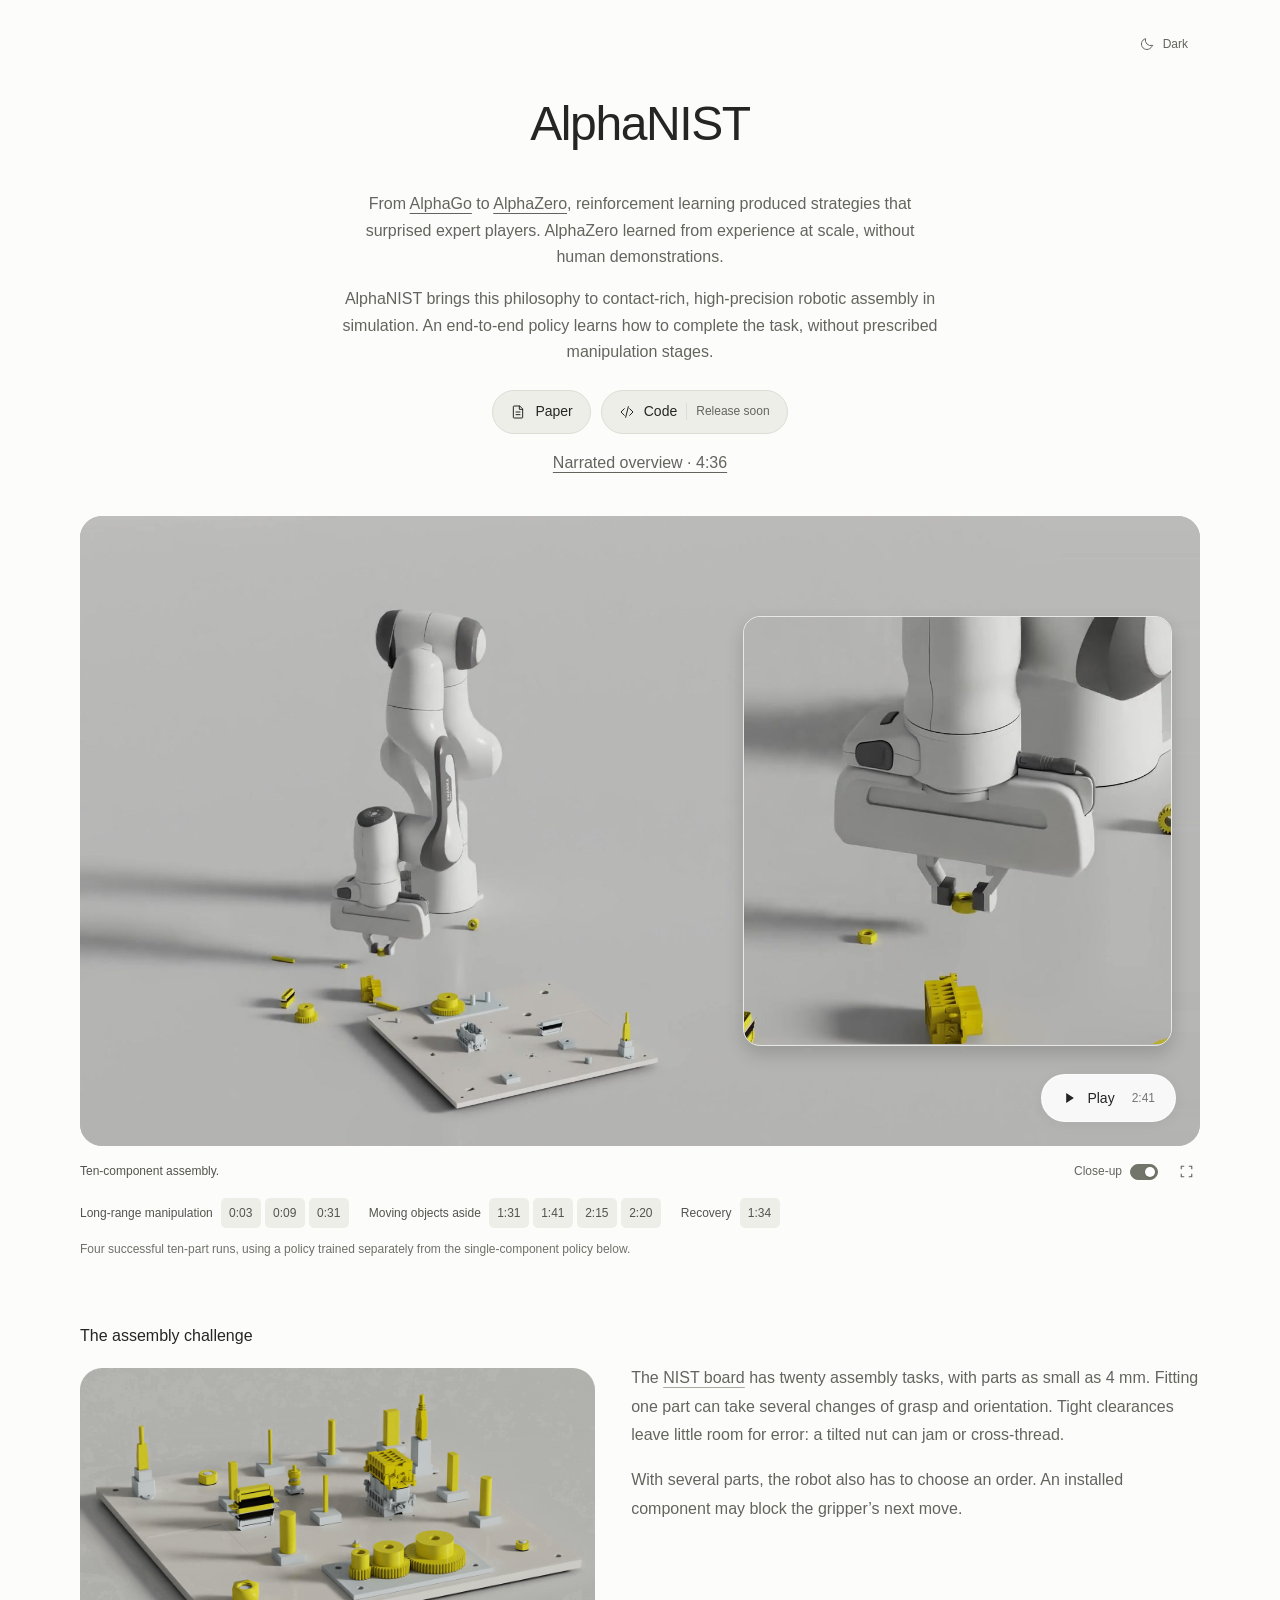
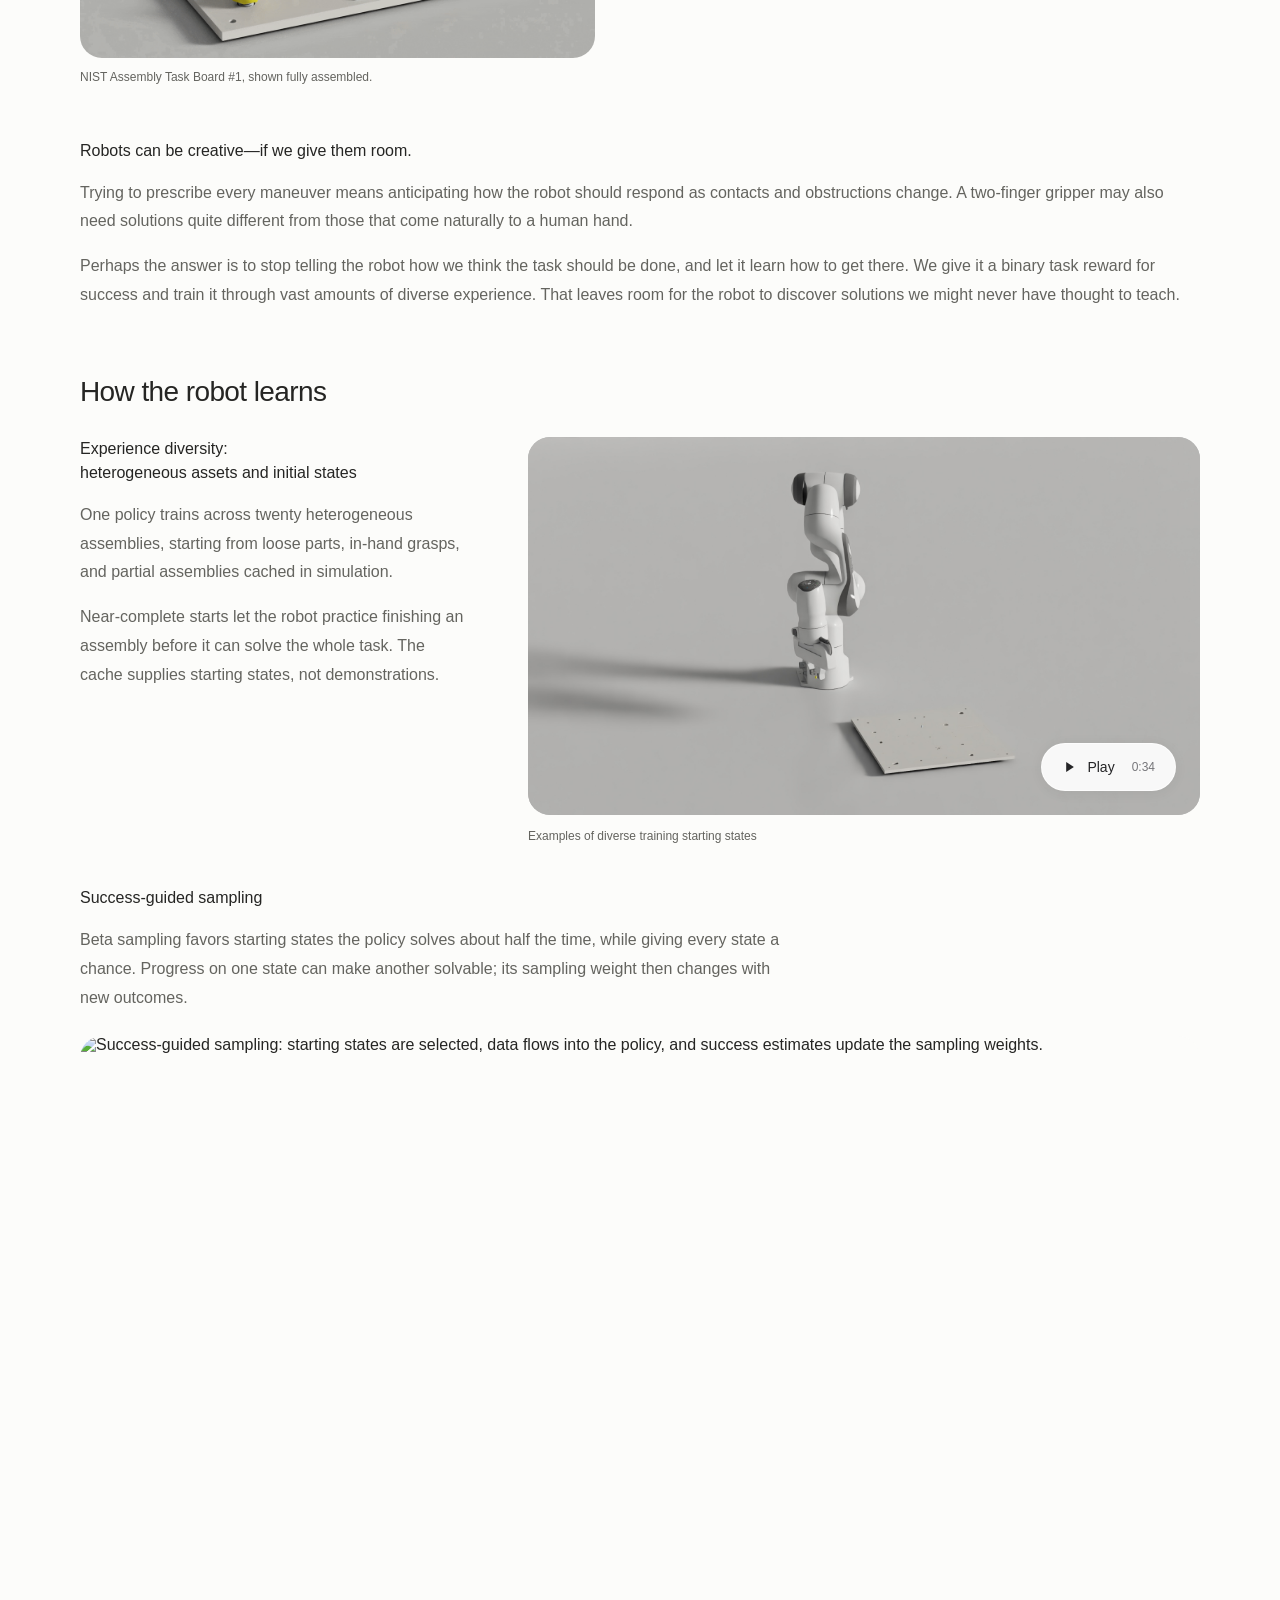
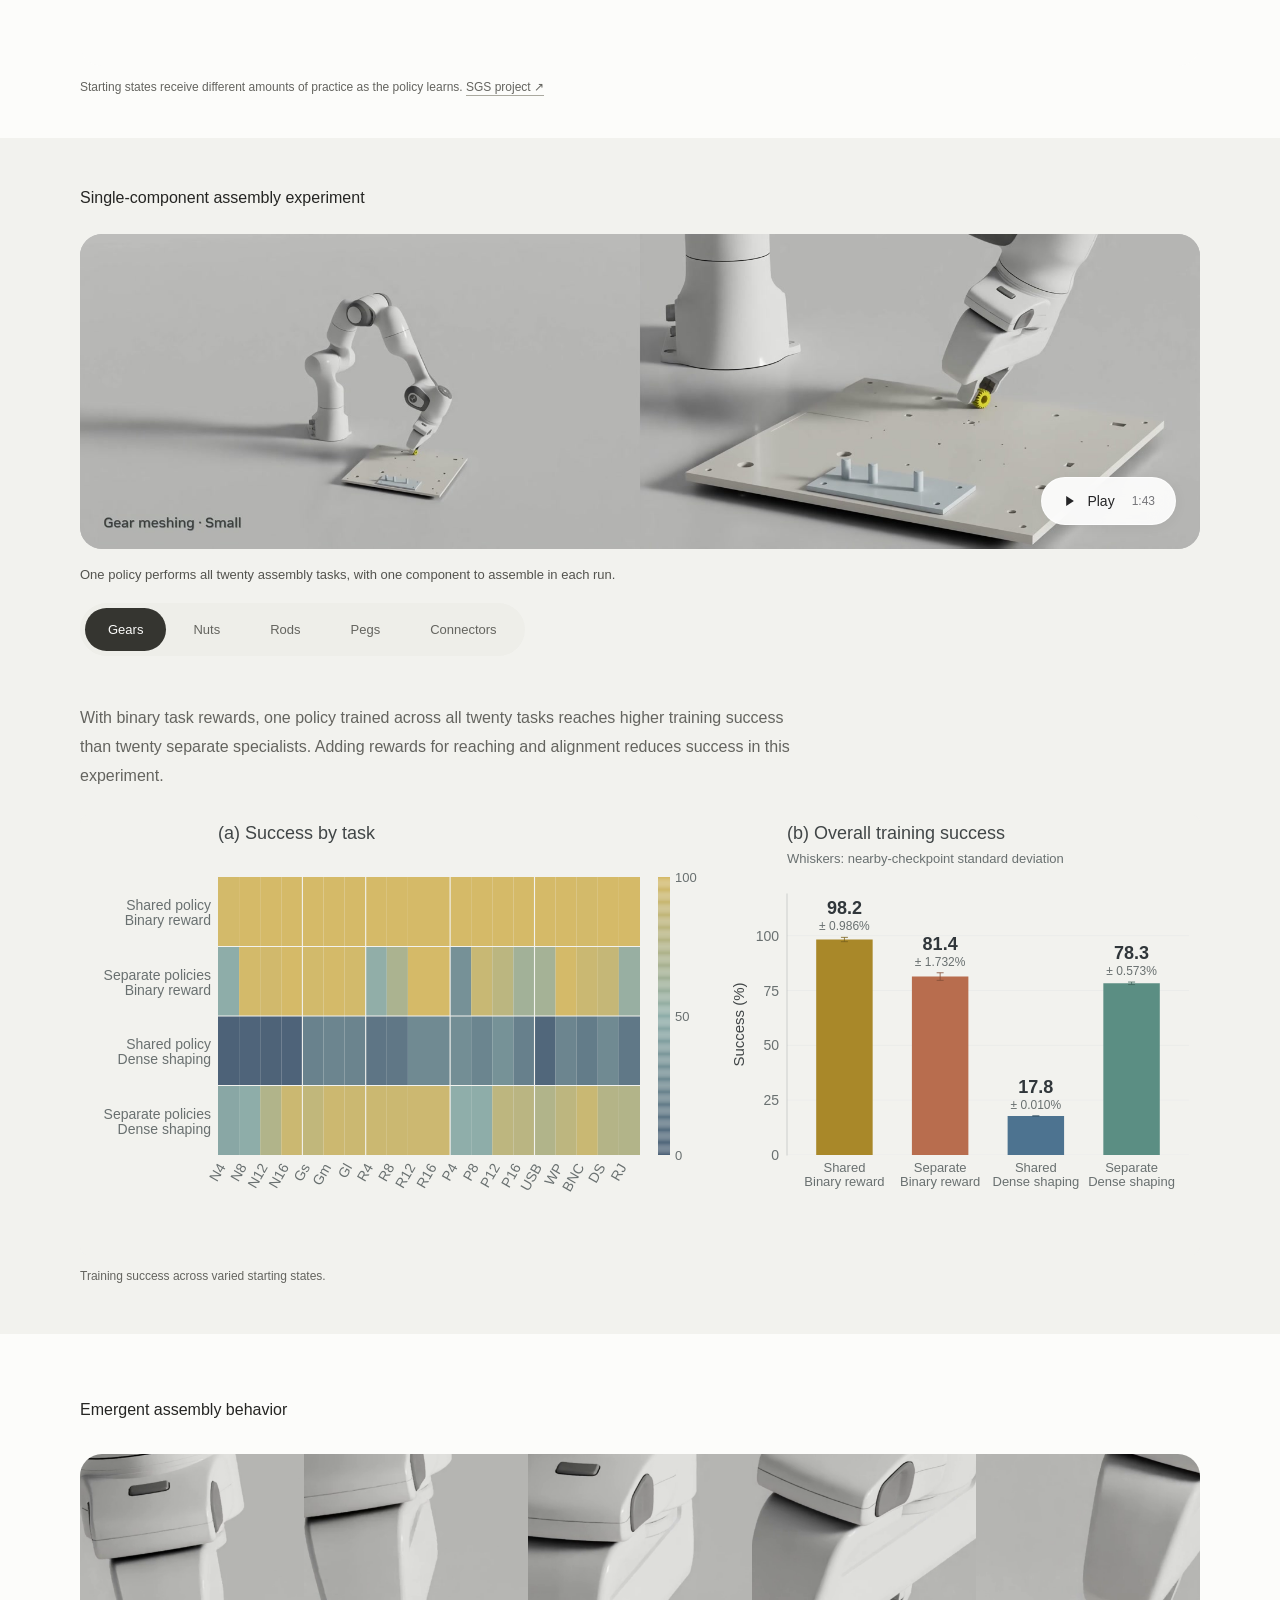
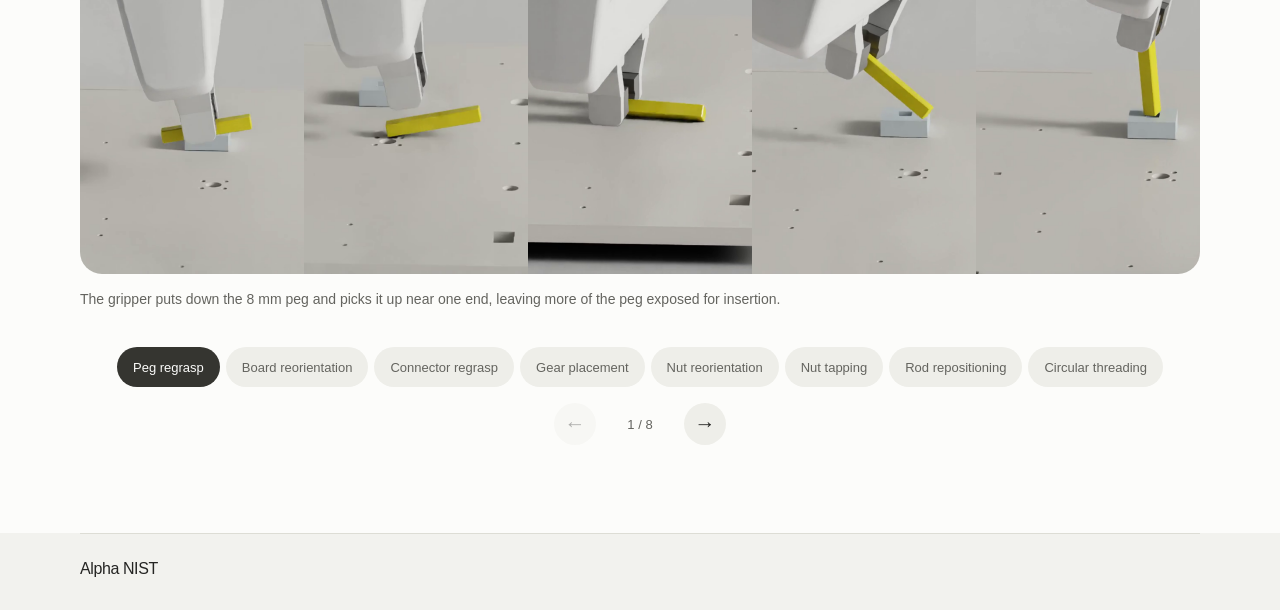
==== commit 6db397b1: "Remove bottom citation section" ====
--- a/index.html
+++ b/index.html
@@ -270,29 +270,6 @@
           </div>
         </div>
       </section>
-      <section class="citation media-shell" id="citation" aria-labelledby="citation-title">
-        <h2 id="citation-title">Citation</h2>
-        <div class="citation-block">
-          <button class="citation-copy" id="copy-citation" type="button" aria-label="Copy BibTeX" title="Copy BibTeX" aria-controls="citation-bibtex" hidden>
-            <svg class="copy-icon" viewBox="0 0 24 24" aria-hidden="true"><rect x="9" y="9" width="11" height="11" rx="2"/><path d="M15 9V5a2 2 0 0 0-2-2H5a2 2 0 0 0-2 2v8a2 2 0 0 0 2 2h4"/></svg>
-            <svg class="copied-icon" viewBox="0 0 24 24" aria-hidden="true"><path d="m5 12 4 4L19 6"/></svg>
-          </button>
-          <pre id="citation-bibtex" tabindex="0" aria-label="BibTeX citation"><code>@misc{zhang2026alphanistemergentassemblyskills,
-  title={AlphaNIST: Emergent Assembly Skills from Binary Task Rewards},
-  author={Octi Zhang and Iretiayo Akinola and Rosario Scalise and
-          Mateo Guaman Castro and Patrick Yin and Tobias Widmer and
-          Miles Macklin and Chris Amevor and Dylan Turpin and
-          Dirk Van Gelder and Jan Carius and Ankur Handa and
-          Gavriel State and Yunrong Guo and Yashraj Narang},
-  year={2026},
-  eprint={2610.13354},
-  archivePrefix={arXiv},
-  primaryClass={cs.AI},
-  url={https://arxiv.org/abs/2610.13354},
-}</code></pre>
-        </div>
-        <p class="citation-status" id="citation-status" role="status"></p>
-      </section>
     </main>
     <footer class="site-footer">
       <div class="footer-inner">
--- a/styles.css
+++ b/styles.css
@@ -186,19 +186,6 @@
 .moment-time:focus-visible { outline-offset: 2px; }
 #strategy-context { margin-top: 12px; text-align: left; }
 .strategy-status:empty { display: none; }
-.citation { padding-bottom: 64px; }
-.citation h2 { margin-bottom: 16px; }
-.citation-block { position: relative; }
-.citation-copy { position: absolute; top: 10px; right: 10px; display: grid; place-items: center; width: 36px; height: 36px; padding: 8px; border: 0; border-radius: 6px; background: var(--surface); color: var(--secondary); cursor: pointer; }
-.citation-copy:hover { background: var(--control-hover); }
-.citation-copy svg { width: 17px; height: 17px; fill: none; stroke: currentColor; stroke-width: 1.5; stroke-linecap: round; stroke-linejoin: round; }
-.citation-copy .copied-icon, .citation-copy.is-copied .copy-icon { display: none; }
-.citation-copy.is-copied .copied-icon { display: block; }
-.citation pre { margin: 0; padding: 24px 56px 24px 24px; border: 1px solid var(--border); border-radius: 14px; background: var(--surface); color: var(--secondary); white-space: pre-wrap; overflow-wrap: anywhere; font: 13px/1.75 ui-monospace, SFMono-Regular, Consolas, "Liberation Mono", monospace; }
-.citation code { font: inherit; }
-.citation pre:focus-visible { outline: 3px solid var(--focus); outline-offset: 5px; }
-.citation-status { margin: 12px 0 0; color: var(--secondary); font-size: 13px; line-height: 1.5; }
-.citation-status:empty { display: none; }
 .site-footer { background: var(--surface); }
 .footer-inner { border-top: 1px solid var(--border); padding-block: 26px 32px; }
 .site-footer .wordmark { font-size: 16px; }
@@ -245,8 +232,6 @@
   .experiments { padding-block: 36px; }
   .section-intro > p { font-size: 15px; }
   .discovery { padding: 44px 0 55px; }
-  .citation { padding-bottom: 44px; }
-  .citation pre { padding: 52px 16px 16px; font-size: 12px; }
   .behavior-navigation { gap: 6px; margin: 22px 8px 0; }
   .behavior-navigation .chapter { padding: 8px 12px; font-size: 12px; }
   .behavior-slide img, .behavior-slide figure > a { border-radius: 14px; }
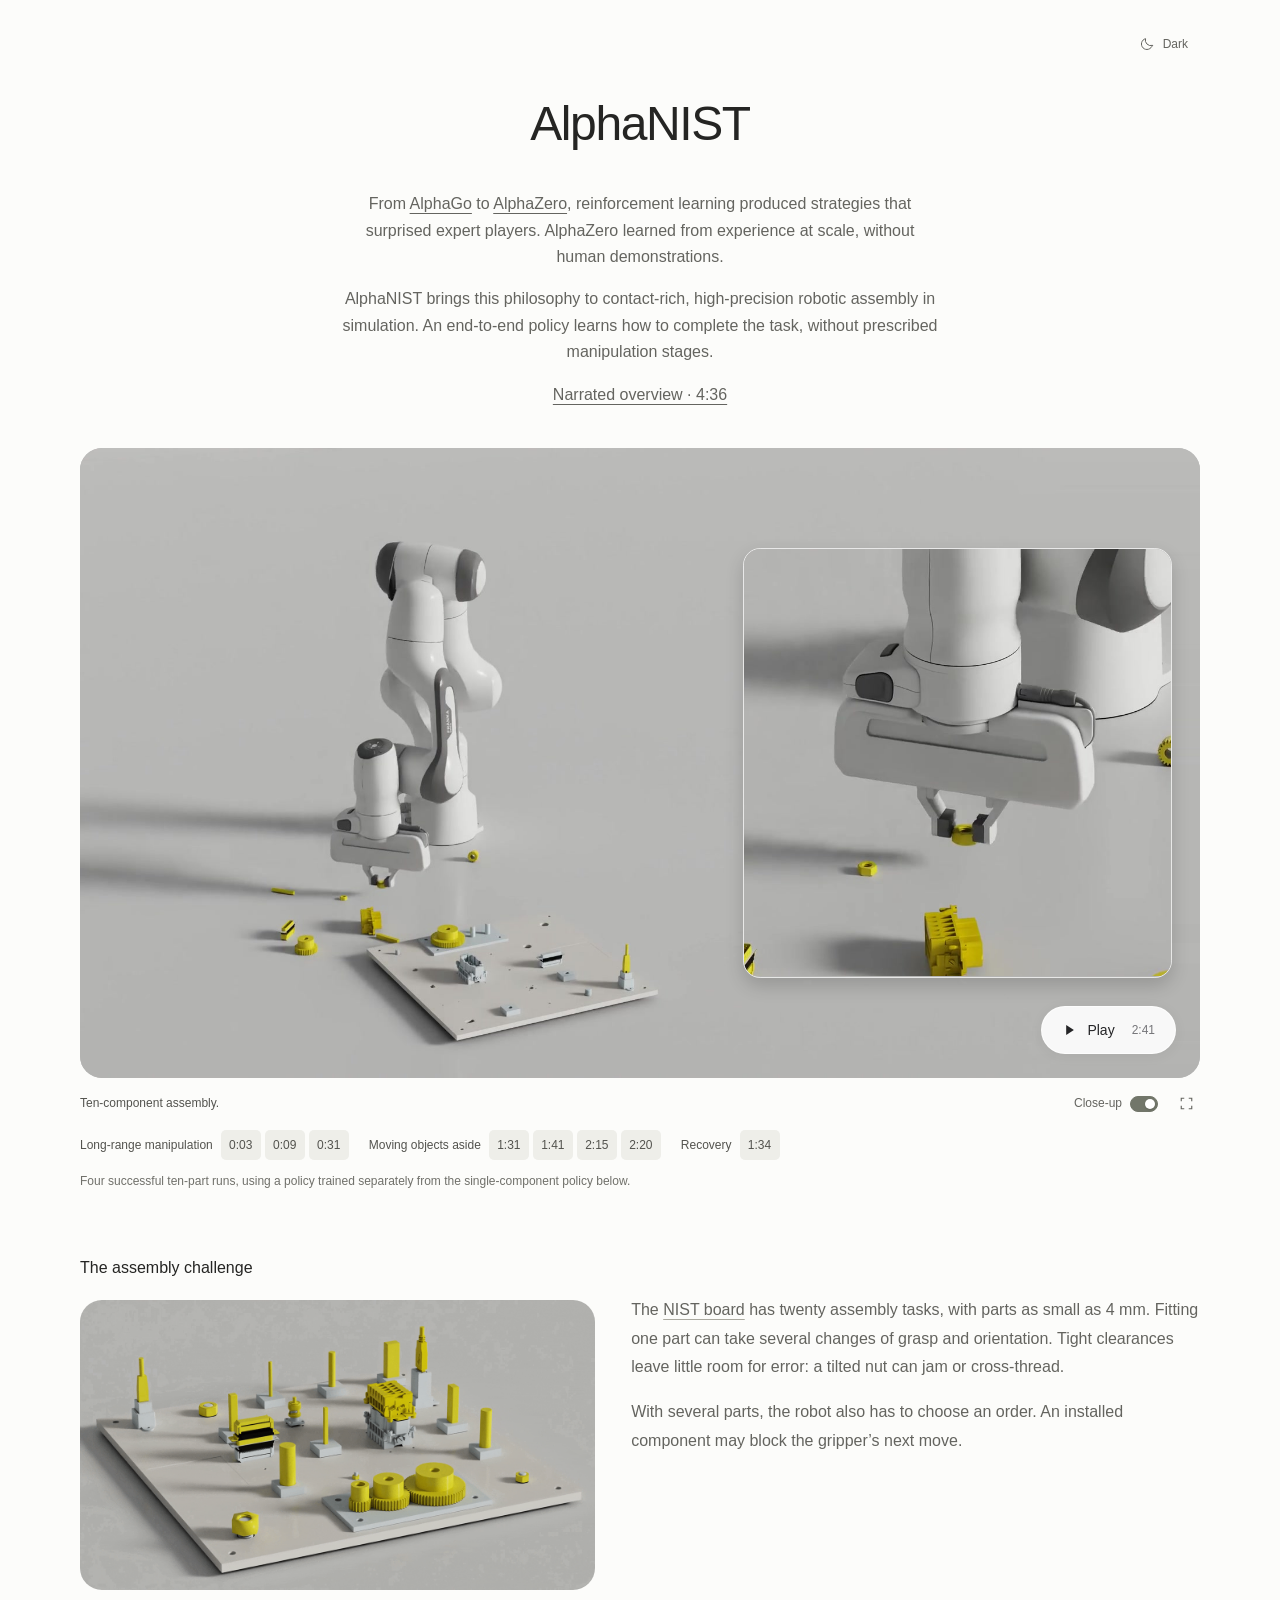
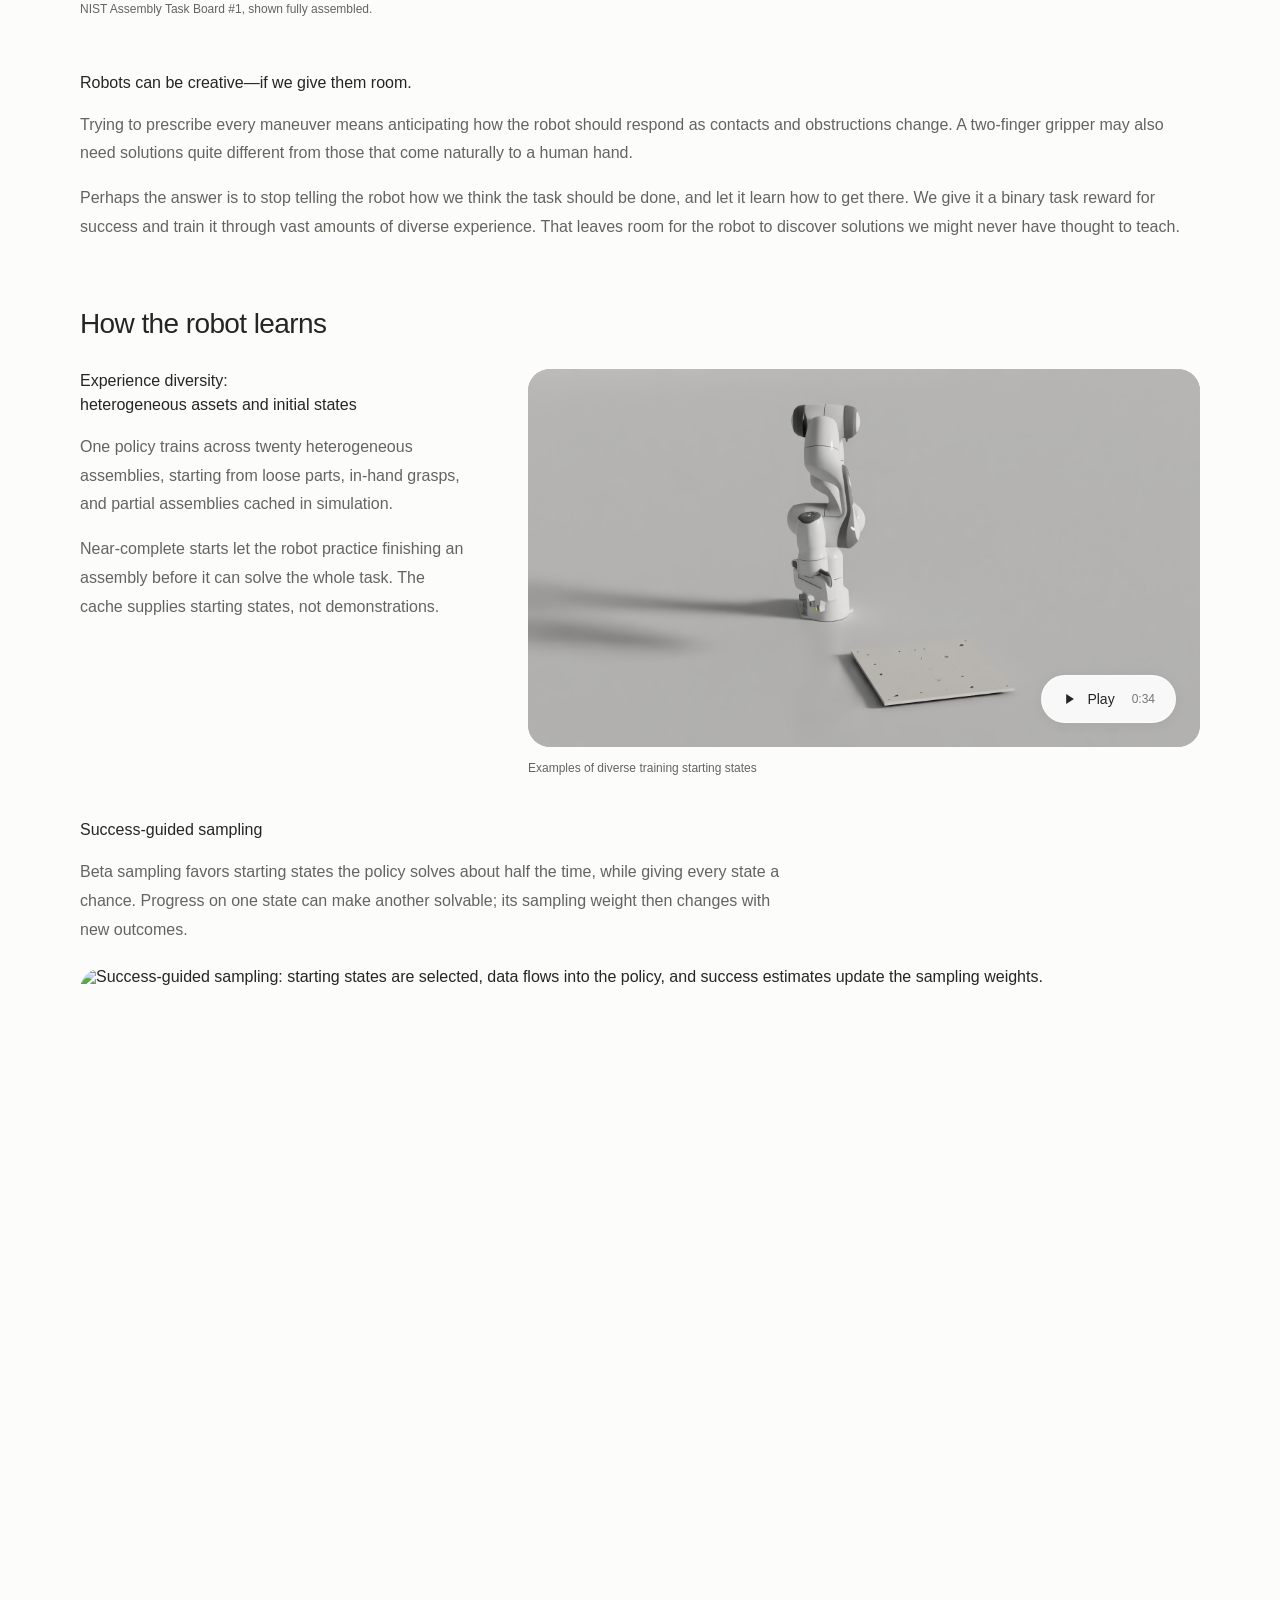
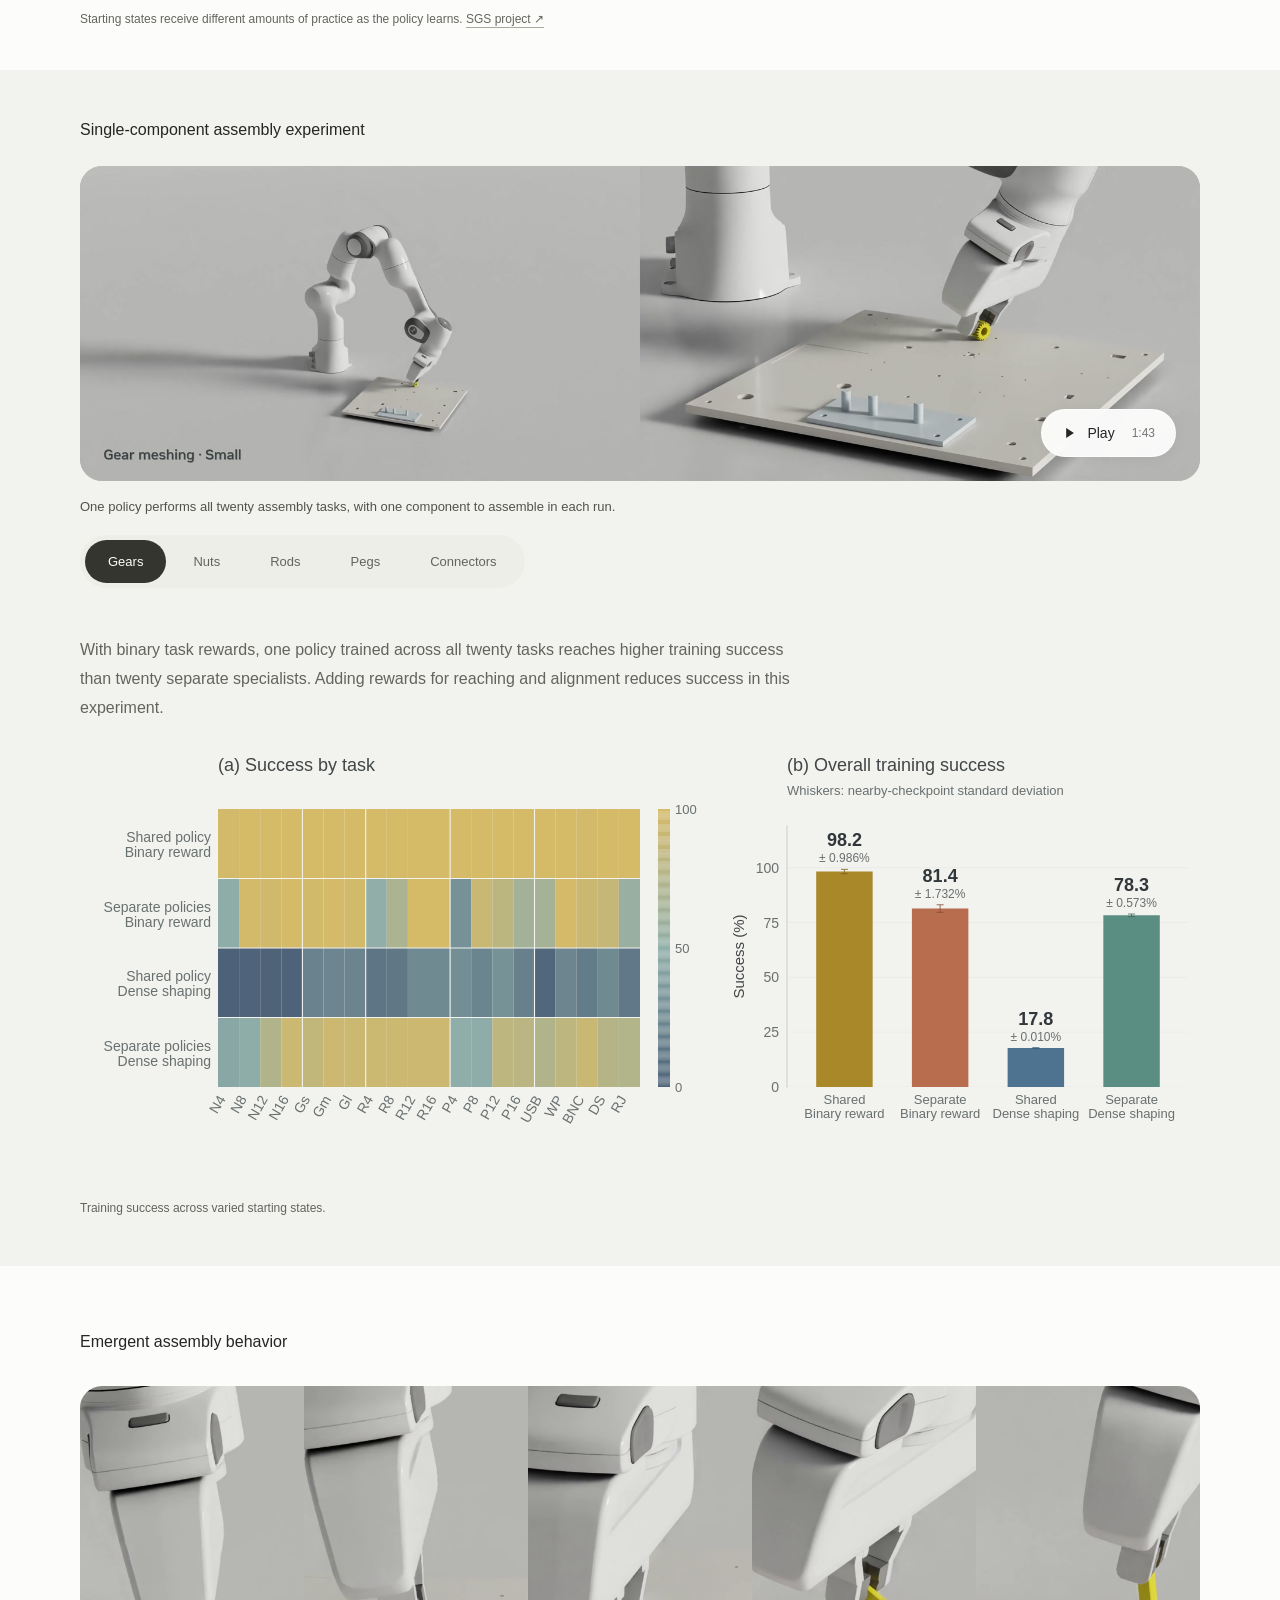
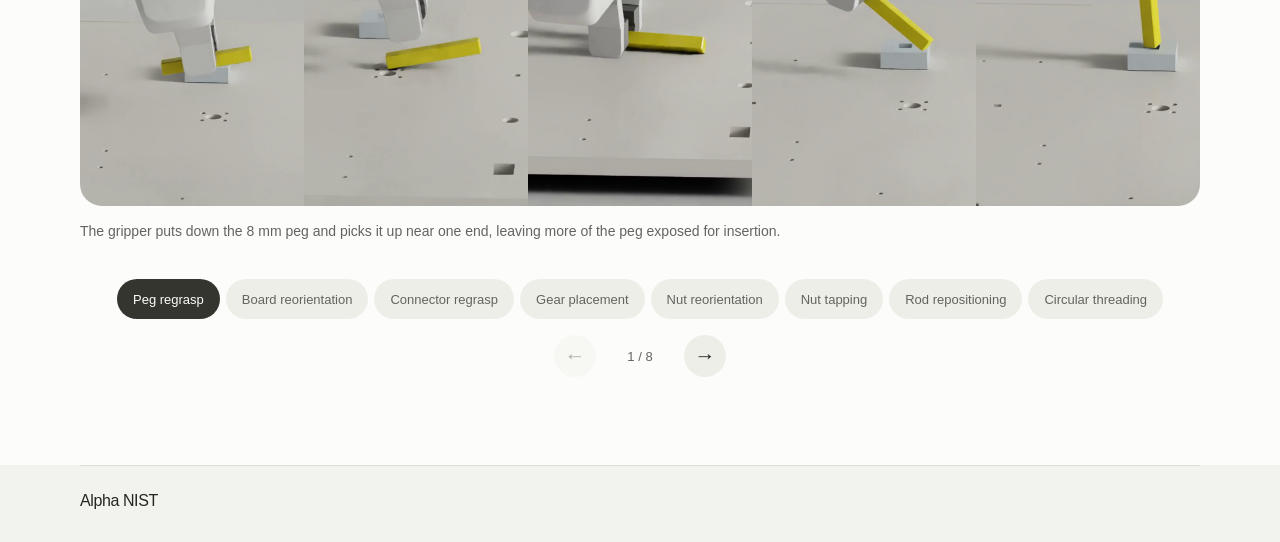
==== commit c5684170: "Remove paper and code release buttons" ====
--- a/index.html
+++ b/index.html
@@ -43,17 +43,6 @@
           <h1 id="project-title">AlphaNIST</h1>
           <p class="hero-description">From <a href="https://deepmind.google/research/alphago/" target="_blank" rel="noopener">AlphaGo</a> to <a href="https://deepmind.google/blog/alphazero-shedding-new-light-on-chess-shogi-and-go/" target="_blank" rel="noopener">AlphaZero</a>, reinforcement learning produced strategies that surprised expert players. AlphaZero learned from experience at scale, without human demonstrations.</p>
           <p class="hero-description">AlphaNIST brings this philosophy to contact-rich, high-precision robotic assembly in simulation. An end-to-end policy learns how to complete the task, without prescribed manipulation stages.</p>
-          <div class="project-actions" role="group" aria-label="Project resources">
-            <a class="project-action" href="https://arxiv.org/abs/2610.13354" target="_blank" rel="noopener" aria-label="Read the paper on arXiv (opens in a new tab)">
-              <svg viewBox="0 0 24 24" aria-hidden="true"><path d="M14 3H6a1 1 0 0 0-1 1v16a1 1 0 0 0 1 1h12a1 1 0 0 0 1-1V8zM14 3v5h5M9 12h6M9 16h6"/></svg>
-              <span>Paper</span>
-            </a>
-            <button class="project-action" type="button" disabled>
-              <svg viewBox="0 0 24 24" aria-hidden="true"><path d="m8 7-5 5 5 5m8-10 5 5-5 5M14 4l-4 16"/></svg>
-              <span>Code</span>
-              <span class="project-action-status">Release soon</span>
-            </button>
-          </div>
           <p class="hero-description"><a href="assets/overview.mp4?v=charcoal-4f75bd85" type="video/mp4" target="_blank" rel="noopener">Narrated overview · 4:36</a></p>
         </div>
         <section class="strategies" id="strategies" aria-label="Multi-component assembly demonstrations">
--- a/styles.css
+++ b/styles.css
@@ -68,12 +68,6 @@
 h1 { margin: 0; font-size: 48px; font-weight: 400; line-height: 1.15; letter-spacing: -1.4px; }
 .hero-description { max-width: 620px; margin: 16px auto 0; color: var(--secondary); font-size: 16px; line-height: 1.65; text-wrap: pretty; }
 h1 + .hero-description { margin-top: 40px; }
-.project-actions { display: flex; flex-wrap: wrap; justify-content: center; gap: 10px; margin-top: 24px; }
-.project-action { display: inline-flex; align-items: center; justify-content: center; gap: 9px; min-height: 44px; padding: 10px 17px; border: 1px solid var(--border); border-radius: 24px; background: var(--control); color: var(--ink); font-size: 14px; line-height: 1.4; text-decoration: none; white-space: nowrap; }
-.project-action:not(:disabled):hover { background: var(--control-hover); }
-.project-action:disabled { opacity: 1; cursor: default; }
-.project-action svg { width: 16px; height: 16px; fill: none; stroke: currentColor; stroke-width: 1.5; stroke-linecap: round; stroke-linejoin: round; }
-.project-action-status { padding-left: 9px; border-left: 1px solid var(--border); color: var(--secondary); font-size: 12px; }
 h2, h3 { margin: 0; font-size: 16px; font-weight: 400; letter-spacing: 0; line-height: 1.5; }
 .film-figure { margin: 0; }
 .video-frame { position: relative; overflow: hidden; border-radius: 22px; background: #b6b6b6; isolation: isolate; }
